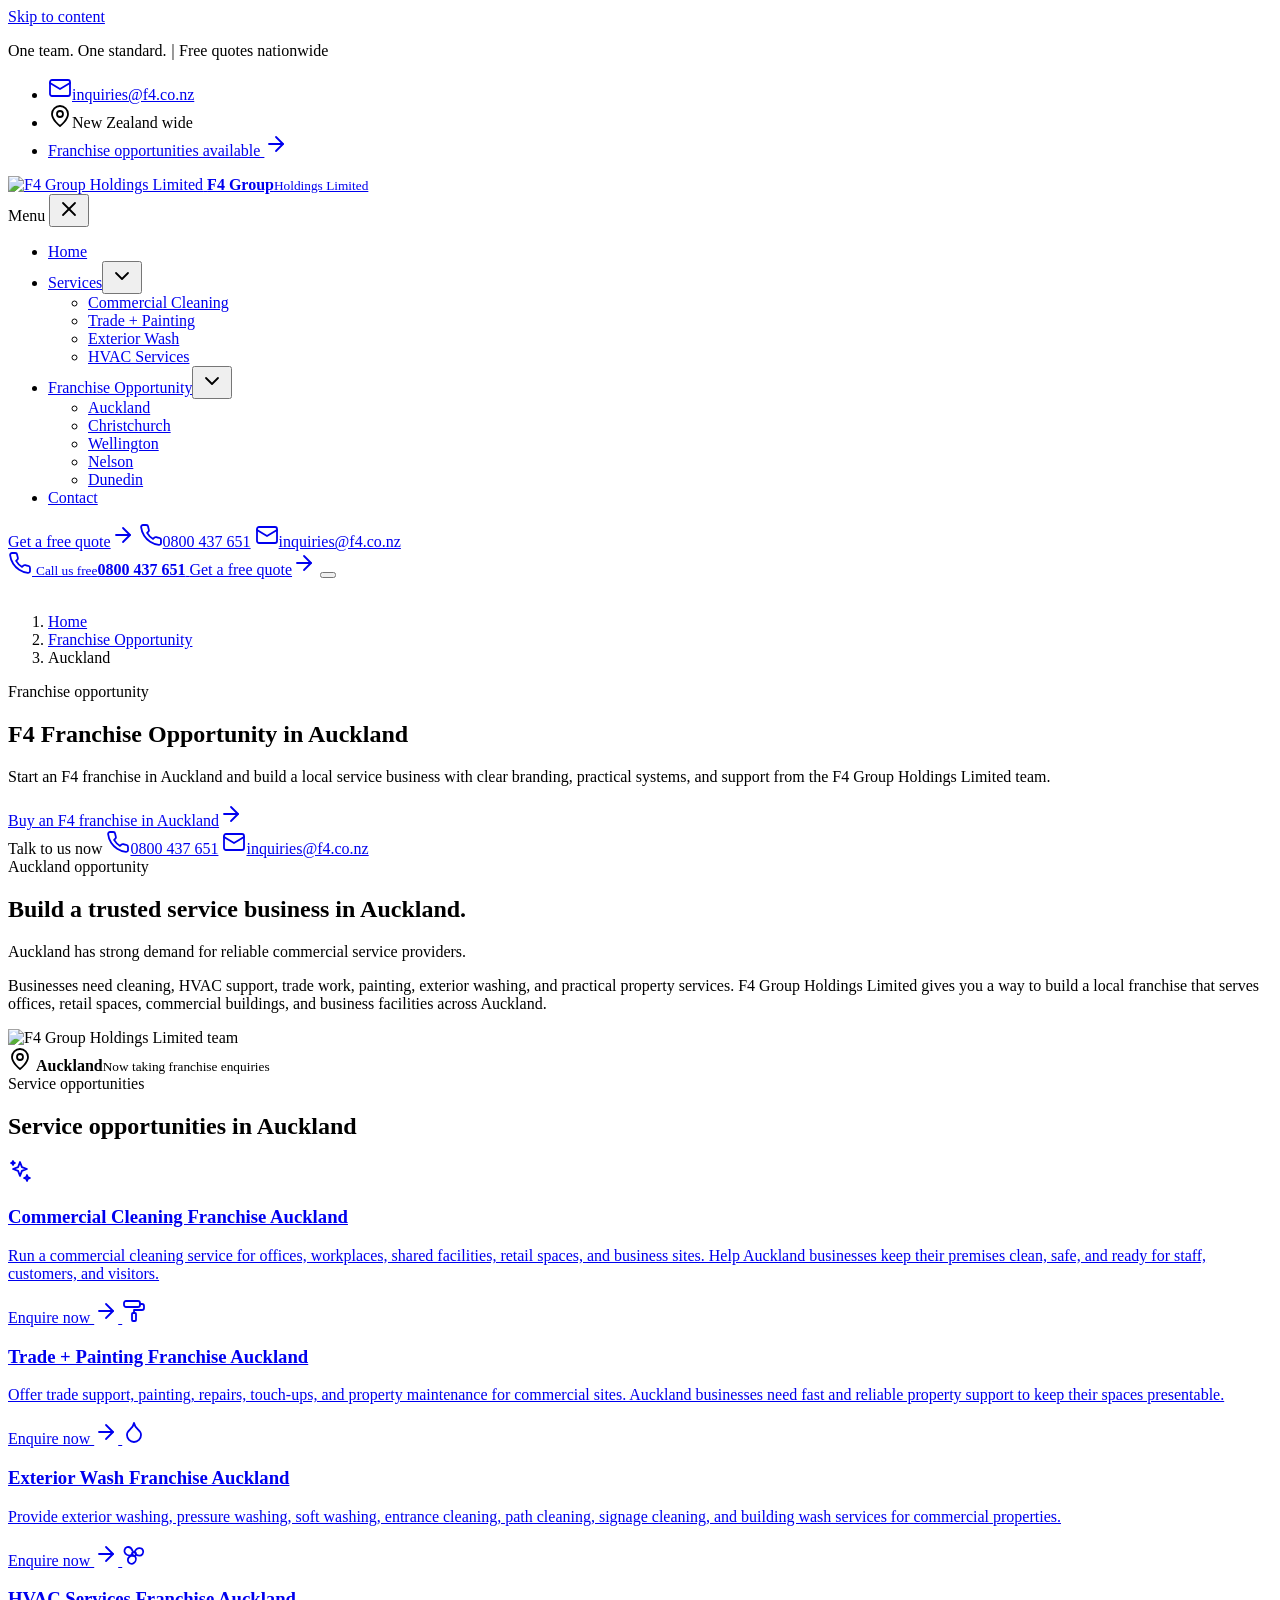
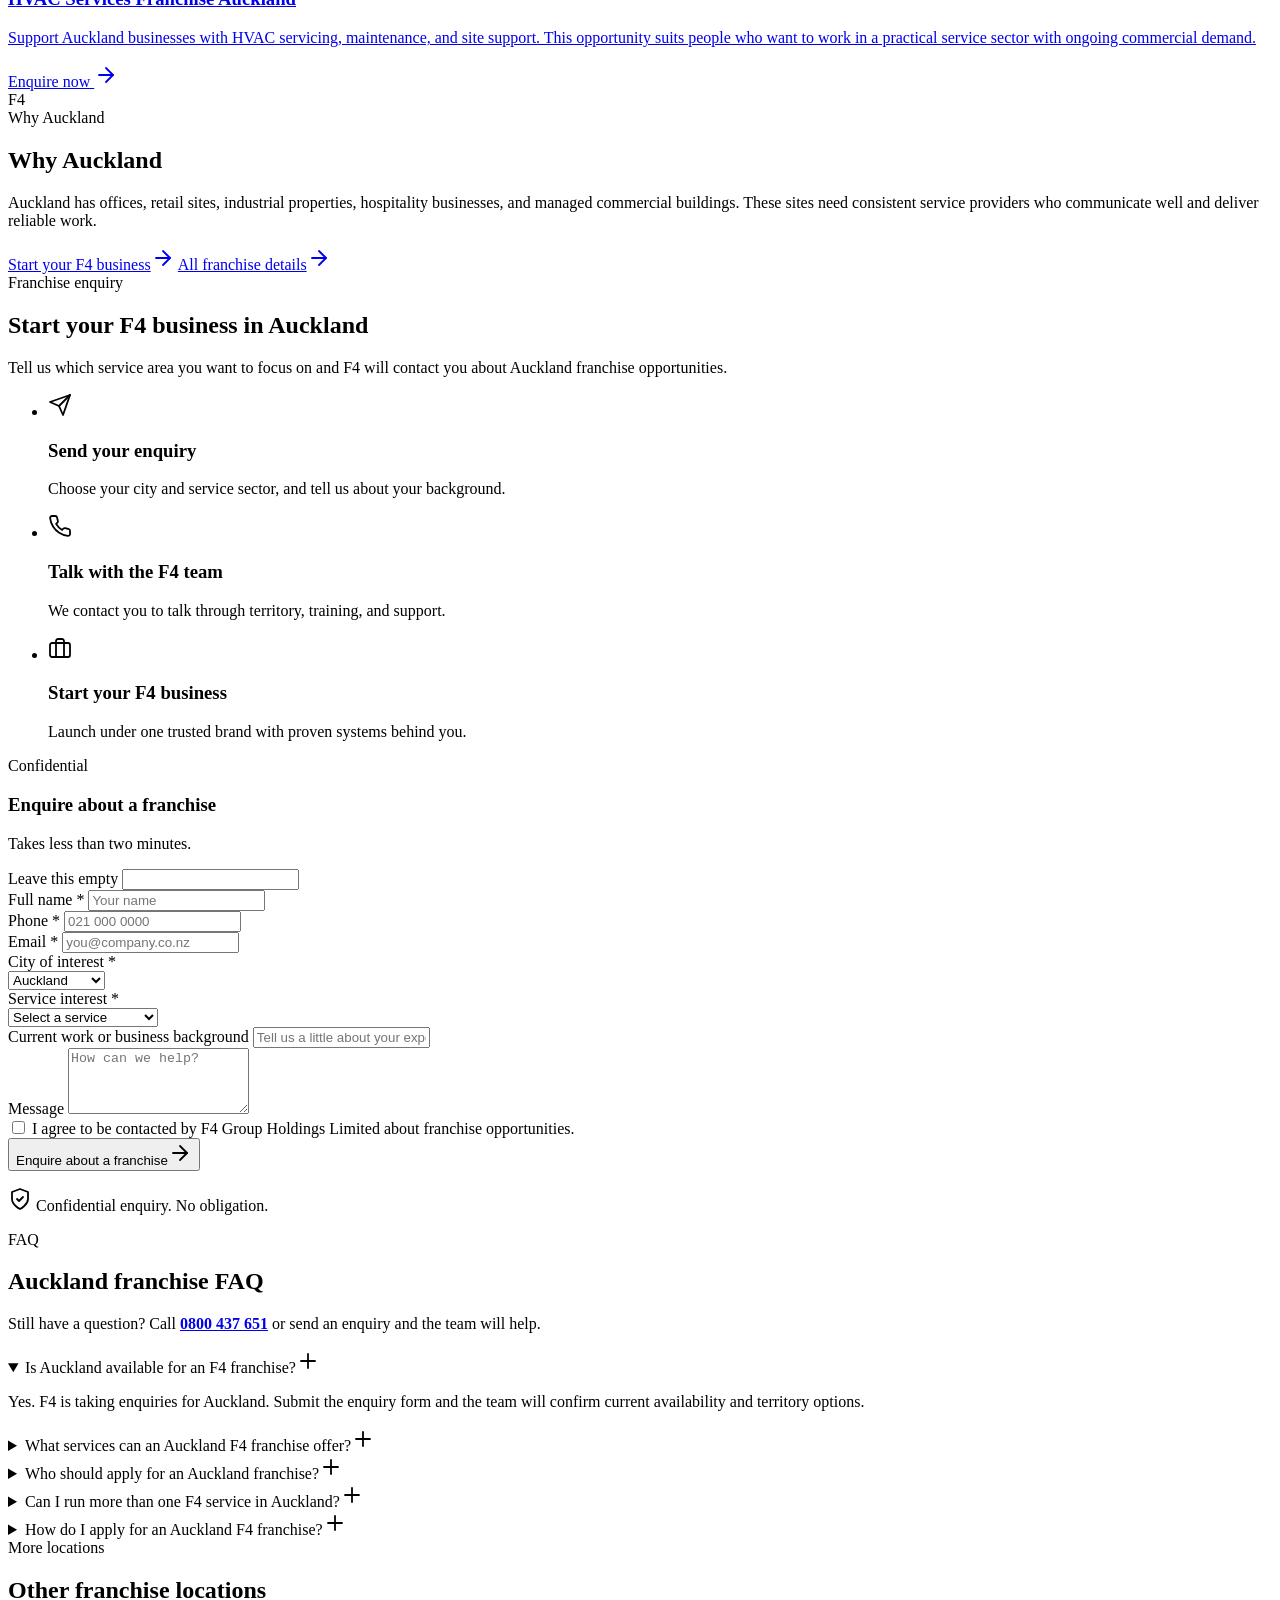
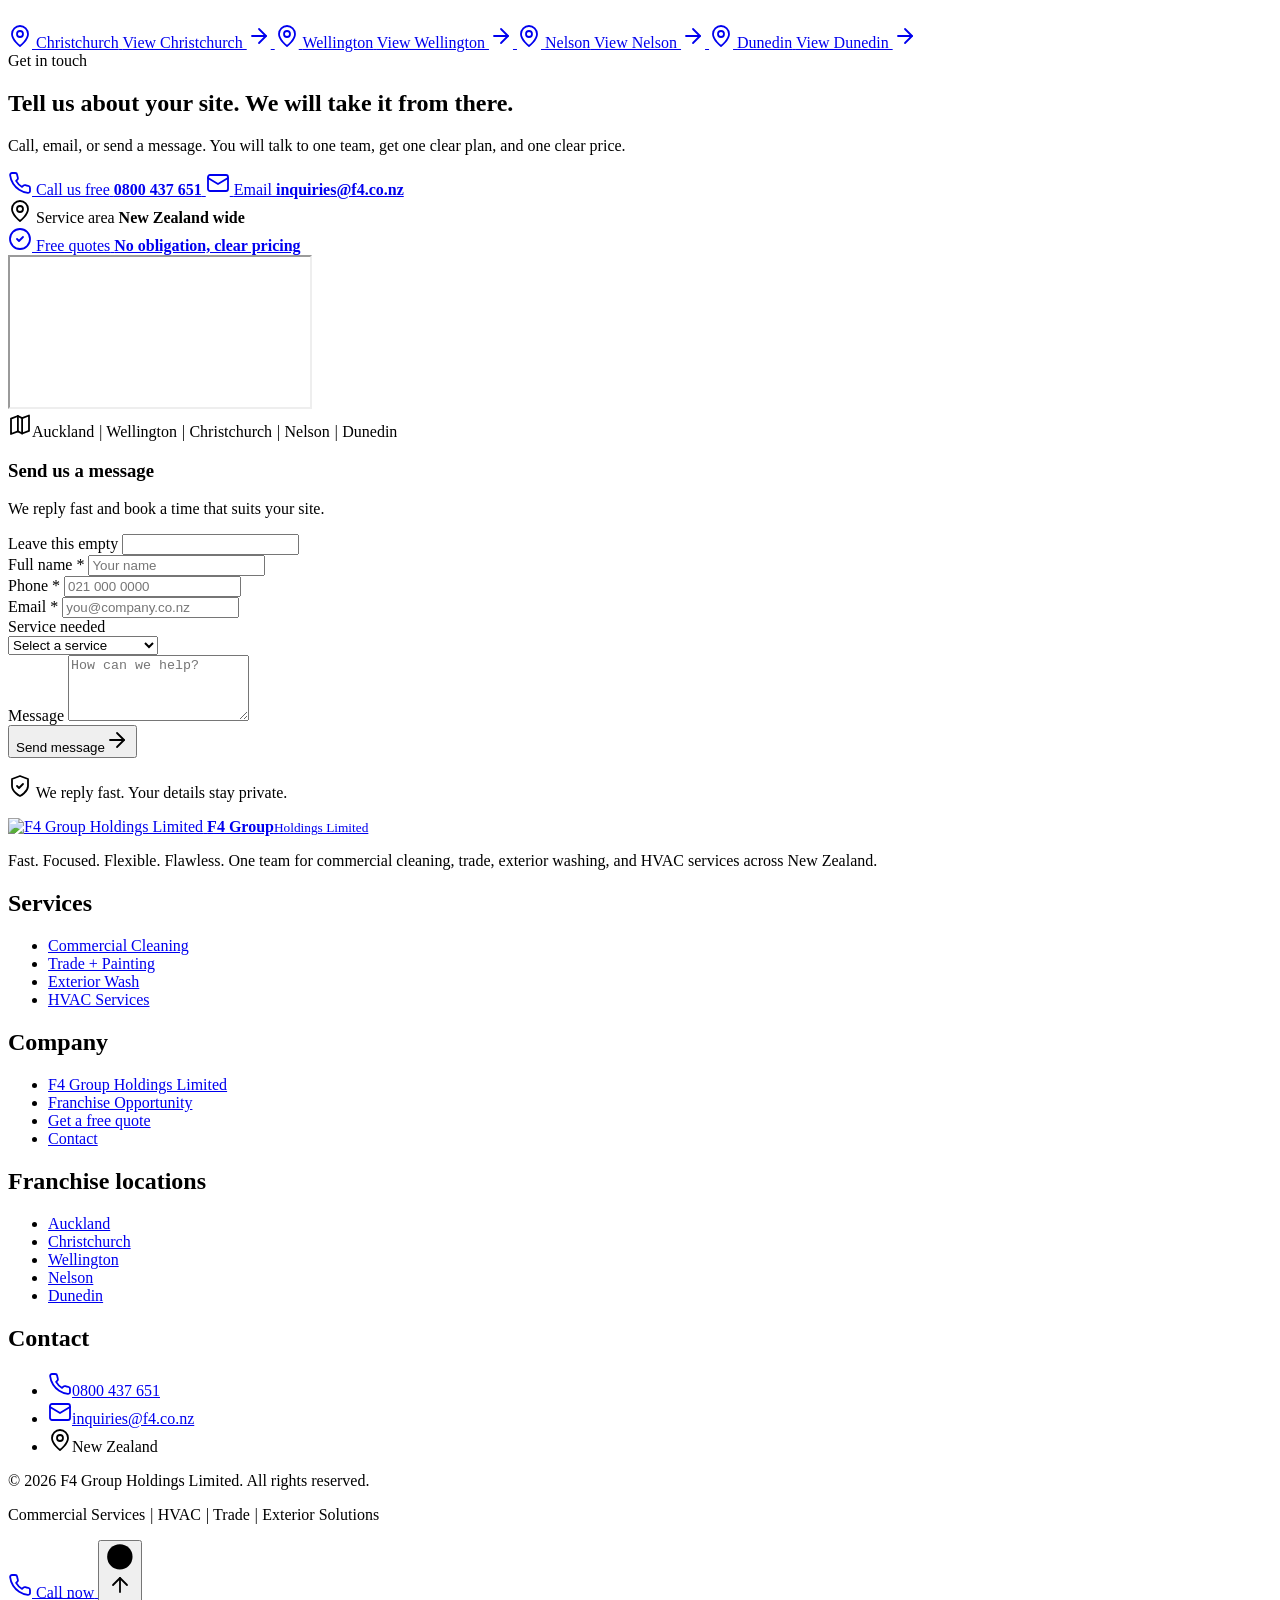
==== docs/franchise-auckland.html @ ef9515d4 "Add GitHub Pages demo site pages" ====
<!doctype html>
<html lang="en-US">
<head>
	<meta charset="UTF-8">
	<meta name="viewport" content="width=device-width, initial-scale=1, viewport-fit=cover">
	<title>Auckland | F4 Group Holdings Limited</title>
<meta name='robots' content='noindex, nofollow' />
<script>document.documentElement.classList.add('js');</script>
<link rel="preload" href="assets/fonts/archivo-black-latin-400-normal.woff2" as="font" type="font/woff2" crossorigin>
<link rel="preload" href="assets/fonts/inter-latin-400-normal.woff2" as="font" type="font/woff2" crossorigin>
<link rel="preload" href="assets/img/hero.webp" as="image" fetchpriority="high">
<meta name="theme-color" content="#0b0b0d">
<style id='classic-theme-styles-inline-css'>
/*! This file is auto-generated */
.wp-block-button__link{color:#fff;background-color:#32373c;border-radius:9999px;box-shadow:none;text-decoration:none;padding:calc(.667em + 2px) calc(1.333em + 2px);font-size:1.125em}.wp-block-file__button{background:#32373c;color:#fff;text-decoration:none}
</style>
<style id='global-styles-inline-css'>
:root{--wp--preset--aspect-ratio--square: 1;--wp--preset--aspect-ratio--4-3: 4/3;--wp--preset--aspect-ratio--3-4: 3/4;--wp--preset--aspect-ratio--3-2: 3/2;--wp--preset--aspect-ratio--2-3: 2/3;--wp--preset--aspect-ratio--16-9: 16/9;--wp--preset--aspect-ratio--9-16: 9/16;--wp--preset--color--black: #000000;--wp--preset--color--cyan-bluish-gray: #abb8c3;--wp--preset--color--white: #ffffff;--wp--preset--color--pale-pink: #f78da7;--wp--preset--color--vivid-red: #cf2e2e;--wp--preset--color--luminous-vivid-orange: #ff6900;--wp--preset--color--luminous-vivid-amber: #fcb900;--wp--preset--color--light-green-cyan: #7bdcb5;--wp--preset--color--vivid-green-cyan: #00d084;--wp--preset--color--pale-cyan-blue: #8ed1fc;--wp--preset--color--vivid-cyan-blue: #0693e3;--wp--preset--color--vivid-purple: #9b51e0;--wp--preset--gradient--vivid-cyan-blue-to-vivid-purple: linear-gradient(135deg,rgba(6,147,227,1) 0%,rgb(155,81,224) 100%);--wp--preset--gradient--light-green-cyan-to-vivid-green-cyan: linear-gradient(135deg,rgb(122,220,180) 0%,rgb(0,208,130) 100%);--wp--preset--gradient--luminous-vivid-amber-to-luminous-vivid-orange: linear-gradient(135deg,rgba(252,185,0,1) 0%,rgba(255,105,0,1) 100%);--wp--preset--gradient--luminous-vivid-orange-to-vivid-red: linear-gradient(135deg,rgba(255,105,0,1) 0%,rgb(207,46,46) 100%);--wp--preset--gradient--very-light-gray-to-cyan-bluish-gray: linear-gradient(135deg,rgb(238,238,238) 0%,rgb(169,184,195) 100%);--wp--preset--gradient--cool-to-warm-spectrum: linear-gradient(135deg,rgb(74,234,220) 0%,rgb(151,120,209) 20%,rgb(207,42,186) 40%,rgb(238,44,130) 60%,rgb(251,105,98) 80%,rgb(254,248,76) 100%);--wp--preset--gradient--blush-light-purple: linear-gradient(135deg,rgb(255,206,236) 0%,rgb(152,150,240) 100%);--wp--preset--gradient--blush-bordeaux: linear-gradient(135deg,rgb(254,205,165) 0%,rgb(254,45,45) 50%,rgb(107,0,62) 100%);--wp--preset--gradient--luminous-dusk: linear-gradient(135deg,rgb(255,203,112) 0%,rgb(199,81,192) 50%,rgb(65,88,208) 100%);--wp--preset--gradient--pale-ocean: linear-gradient(135deg,rgb(255,245,203) 0%,rgb(182,227,212) 50%,rgb(51,167,181) 100%);--wp--preset--gradient--electric-grass: linear-gradient(135deg,rgb(202,248,128) 0%,rgb(113,206,126) 100%);--wp--preset--gradient--midnight: linear-gradient(135deg,rgb(2,3,129) 0%,rgb(40,116,252) 100%);--wp--preset--font-size--small: 13px;--wp--preset--font-size--medium: 20px;--wp--preset--font-size--large: 36px;--wp--preset--font-size--x-large: 42px;--wp--preset--spacing--20: 0.44rem;--wp--preset--spacing--30: 0.67rem;--wp--preset--spacing--40: 1rem;--wp--preset--spacing--50: 1.5rem;--wp--preset--spacing--60: 2.25rem;--wp--preset--spacing--70: 3.38rem;--wp--preset--spacing--80: 5.06rem;--wp--preset--shadow--natural: 6px 6px 9px rgba(0, 0, 0, 0.2);--wp--preset--shadow--deep: 12px 12px 50px rgba(0, 0, 0, 0.4);--wp--preset--shadow--sharp: 6px 6px 0px rgba(0, 0, 0, 0.2);--wp--preset--shadow--outlined: 6px 6px 0px -3px rgba(255, 255, 255, 1), 6px 6px rgba(0, 0, 0, 1);--wp--preset--shadow--crisp: 6px 6px 0px rgba(0, 0, 0, 1);}:where(.is-layout-flex){gap: 0.5em;}:where(.is-layout-grid){gap: 0.5em;}body .is-layout-flex{display: flex;}.is-layout-flex{flex-wrap: wrap;align-items: center;}.is-layout-flex > :is(*, div){margin: 0;}body .is-layout-grid{display: grid;}.is-layout-grid > :is(*, div){margin: 0;}:where(.wp-block-columns.is-layout-flex){gap: 2em;}:where(.wp-block-columns.is-layout-grid){gap: 2em;}:where(.wp-block-post-template.is-layout-flex){gap: 1.25em;}:where(.wp-block-post-template.is-layout-grid){gap: 1.25em;}.has-black-color{color: var(--wp--preset--color--black) !important;}.has-cyan-bluish-gray-color{color: var(--wp--preset--color--cyan-bluish-gray) !important;}.has-white-color{color: var(--wp--preset--color--white) !important;}.has-pale-pink-color{color: var(--wp--preset--color--pale-pink) !important;}.has-vivid-red-color{color: var(--wp--preset--color--vivid-red) !important;}.has-luminous-vivid-orange-color{color: var(--wp--preset--color--luminous-vivid-orange) !important;}.has-luminous-vivid-amber-color{color: var(--wp--preset--color--luminous-vivid-amber) !important;}.has-light-green-cyan-color{color: var(--wp--preset--color--light-green-cyan) !important;}.has-vivid-green-cyan-color{color: var(--wp--preset--color--vivid-green-cyan) !important;}.has-pale-cyan-blue-color{color: var(--wp--preset--color--pale-cyan-blue) !important;}.has-vivid-cyan-blue-color{color: var(--wp--preset--color--vivid-cyan-blue) !important;}.has-vivid-purple-color{color: var(--wp--preset--color--vivid-purple) !important;}.has-black-background-color{background-color: var(--wp--preset--color--black) !important;}.has-cyan-bluish-gray-background-color{background-color: var(--wp--preset--color--cyan-bluish-gray) !important;}.has-white-background-color{background-color: var(--wp--preset--color--white) !important;}.has-pale-pink-background-color{background-color: var(--wp--preset--color--pale-pink) !important;}.has-vivid-red-background-color{background-color: var(--wp--preset--color--vivid-red) !important;}.has-luminous-vivid-orange-background-color{background-color: var(--wp--preset--color--luminous-vivid-orange) !important;}.has-luminous-vivid-amber-background-color{background-color: var(--wp--preset--color--luminous-vivid-amber) !important;}.has-light-green-cyan-background-color{background-color: var(--wp--preset--color--light-green-cyan) !important;}.has-vivid-green-cyan-background-color{background-color: var(--wp--preset--color--vivid-green-cyan) !important;}.has-pale-cyan-blue-background-color{background-color: var(--wp--preset--color--pale-cyan-blue) !important;}.has-vivid-cyan-blue-background-color{background-color: var(--wp--preset--color--vivid-cyan-blue) !important;}.has-vivid-purple-background-color{background-color: var(--wp--preset--color--vivid-purple) !important;}.has-black-border-color{border-color: var(--wp--preset--color--black) !important;}.has-cyan-bluish-gray-border-color{border-color: var(--wp--preset--color--cyan-bluish-gray) !important;}.has-white-border-color{border-color: var(--wp--preset--color--white) !important;}.has-pale-pink-border-color{border-color: var(--wp--preset--color--pale-pink) !important;}.has-vivid-red-border-color{border-color: var(--wp--preset--color--vivid-red) !important;}.has-luminous-vivid-orange-border-color{border-color: var(--wp--preset--color--luminous-vivid-orange) !important;}.has-luminous-vivid-amber-border-color{border-color: var(--wp--preset--color--luminous-vivid-amber) !important;}.has-light-green-cyan-border-color{border-color: var(--wp--preset--color--light-green-cyan) !important;}.has-vivid-green-cyan-border-color{border-color: var(--wp--preset--color--vivid-green-cyan) !important;}.has-pale-cyan-blue-border-color{border-color: var(--wp--preset--color--pale-cyan-blue) !important;}.has-vivid-cyan-blue-border-color{border-color: var(--wp--preset--color--vivid-cyan-blue) !important;}.has-vivid-purple-border-color{border-color: var(--wp--preset--color--vivid-purple) !important;}.has-vivid-cyan-blue-to-vivid-purple-gradient-background{background: var(--wp--preset--gradient--vivid-cyan-blue-to-vivid-purple) !important;}.has-light-green-cyan-to-vivid-green-cyan-gradient-background{background: var(--wp--preset--gradient--light-green-cyan-to-vivid-green-cyan) !important;}.has-luminous-vivid-amber-to-luminous-vivid-orange-gradient-background{background: var(--wp--preset--gradient--luminous-vivid-amber-to-luminous-vivid-orange) !important;}.has-luminous-vivid-orange-to-vivid-red-gradient-background{background: var(--wp--preset--gradient--luminous-vivid-orange-to-vivid-red) !important;}.has-very-light-gray-to-cyan-bluish-gray-gradient-background{background: var(--wp--preset--gradient--very-light-gray-to-cyan-bluish-gray) !important;}.has-cool-to-warm-spectrum-gradient-background{background: var(--wp--preset--gradient--cool-to-warm-spectrum) !important;}.has-blush-light-purple-gradient-background{background: var(--wp--preset--gradient--blush-light-purple) !important;}.has-blush-bordeaux-gradient-background{background: var(--wp--preset--gradient--blush-bordeaux) !important;}.has-luminous-dusk-gradient-background{background: var(--wp--preset--gradient--luminous-dusk) !important;}.has-pale-ocean-gradient-background{background: var(--wp--preset--gradient--pale-ocean) !important;}.has-electric-grass-gradient-background{background: var(--wp--preset--gradient--electric-grass) !important;}.has-midnight-gradient-background{background: var(--wp--preset--gradient--midnight) !important;}.has-small-font-size{font-size: var(--wp--preset--font-size--small) !important;}.has-medium-font-size{font-size: var(--wp--preset--font-size--medium) !important;}.has-large-font-size{font-size: var(--wp--preset--font-size--large) !important;}.has-x-large-font-size{font-size: var(--wp--preset--font-size--x-large) !important;}
:where(.wp-block-post-template.is-layout-flex){gap: 1.25em;}:where(.wp-block-post-template.is-layout-grid){gap: 1.25em;}
:where(.wp-block-columns.is-layout-flex){gap: 2em;}:where(.wp-block-columns.is-layout-grid){gap: 2em;}
:root :where(.wp-block-pullquote){font-size: 1.5em;line-height: 1.6;}
</style>
<link rel='stylesheet' id='f4-main-css' href='assets/css/main.css' media='all' />
<style>
html { color-scheme: light; }
.map-static { position: absolute; inset: 0; display: grid; place-items: center; text-align: center; padding: 24px 24px 80px;
  background: radial-gradient(circle at 30% 40%, rgba(229,6,21,.12), transparent 60%), repeating-linear-gradient(0deg, #e8e5df 0 1px, transparent 1px 40px), repeating-linear-gradient(90deg, #e8e5df 0 1px, transparent 1px 40px), #f1eee9; color: #1a1a1f; }
.map-static__inner { display: grid; gap: 6px; max-width: 320px; }
.map-static strong { font-family: "Archivo Black", sans-serif; font-weight: 400; font-size: 20px; }
.map-static span span, .map-static__inner > span { font-size: 14px; color: #5f5f69; }
</style>
</head>
<body class="page-template page-template-page-templates page-template-template-location page-template-page-templatestemplate-location-php page page-id-13 page-child parent-pageid-12 wp-embed-responsive is-inner">
<a class="skip-link" href="#main">Skip to content</a>
<div class="scroll-progress" aria-hidden="true"><span></span></div>

<header class="site-header" data-header>
	<div class="topbar">
		<div class="container topbar__inner">
			<p class="topbar__tag">One team. One standard. <i>|</i> Free quotes nationwide</p>
			<ul class="topbar__links">
				<li><a href="mailto:inquiries@f4.co.nz"><svg class="icon icon-mail " width="24" height="24" viewBox="0 0 24 24" fill="none" stroke="currentColor" stroke-width="1.8" stroke-linecap="round" stroke-linejoin="round" aria-hidden="true" focusable="false"><rect x="2" y="4" width="20" height="16" rx="2"/><path d="m22 7-10 6L2 7"/></svg><span>inquiries@f4.co.nz</span></a></li>
				<li><span><svg class="icon icon-pin " width="24" height="24" viewBox="0 0 24 24" fill="none" stroke="currentColor" stroke-width="1.8" stroke-linecap="round" stroke-linejoin="round" aria-hidden="true" focusable="false"><path d="M20 10c0 6-8 12-8 12s-8-6-8-12a8 8 0 0 1 16 0z"/><circle cx="12" cy="10" r="3"/></svg>New Zealand wide</span></li>
				<li><a class="topbar__franchise" href="franchise-opportunity.html">Franchise opportunities available <svg class="icon icon-arrow-right " width="24" height="24" viewBox="0 0 24 24" fill="none" stroke="currentColor" stroke-width="1.8" stroke-linecap="round" stroke-linejoin="round" aria-hidden="true" focusable="false"><path d="M5 12h14"/><path d="m12 5 7 7-7 7"/></svg></a></li>
			</ul>
		</div>
	</div>

	<div class="container header-main">
		<a class="brand" href="index.html" aria-label="F4 Group Holdings Limited home">
			<img class="brand__logo" src="assets/img/logo.png" alt="F4 Group Holdings Limited" width="120" height="116">			<span class="brand__text"><strong>F4 Group</strong><small>Holdings Limited</small></span>
		</a>

		<nav class="primary-nav" id="primary-nav" aria-label="Primary" data-nav>
			<div class="primary-nav__head">
				<span class="eyebrow eyebrow--gold">Menu</span>
				<button class="nav-close" type="button" aria-label="Close menu" data-nav-close><svg class="icon icon-close " width="24" height="24" viewBox="0 0 24 24" fill="none" stroke="currentColor" stroke-width="1.8" stroke-linecap="round" stroke-linejoin="round" aria-hidden="true" focusable="false"><path d="M18 6 6 18"/><path d="m6 6 12 12"/></svg></button>
			</div>
			<ul id="menu-f4-primary" class="menu"><li id="menu-item-20" class="menu-item menu-item-type-post_type menu-item-object-page menu-item-home menu-item-20"><a href="index.html">Home</a></li>
<li id="menu-item-21" class="menu-item menu-item-type-post_type menu-item-object-page menu-item-has-children menu-item-21"><a href="f4-group.html">Services</a><button class="submenu-toggle" type="button" aria-expanded="false" aria-label="Show Services submenu"><svg class="icon icon-chevron-down " width="24" height="24" viewBox="0 0 24 24" fill="none" stroke="currentColor" stroke-width="1.8" stroke-linecap="round" stroke-linejoin="round" aria-hidden="true" focusable="false"><path d="m6 9 6 6 6-6"/></svg></button>
<ul class="sub-menu">
	<li id="menu-item-22" class="menu-item menu-item-type-post_type menu-item-object-page menu-item-22"><a href="services-commercial-cleaning.html">Commercial Cleaning</a></li>
	<li id="menu-item-23" class="menu-item menu-item-type-post_type menu-item-object-page menu-item-23"><a href="services-trade-painting.html">Trade + Painting</a></li>
	<li id="menu-item-24" class="menu-item menu-item-type-post_type menu-item-object-page menu-item-24"><a href="services-exterior-wash.html">Exterior Wash</a></li>
	<li id="menu-item-25" class="menu-item menu-item-type-post_type menu-item-object-page menu-item-25"><a href="services-hvac-services.html">HVAC Services</a></li>
</ul>
</li>
<li id="menu-item-26" class="menu-item menu-item-type-post_type menu-item-object-page current-page-ancestor current-menu-ancestor current-menu-parent current-page-parent current_page_parent current_page_ancestor menu-item-has-children menu-item-26"><a href="franchise-opportunity.html">Franchise Opportunity</a><button class="submenu-toggle" type="button" aria-expanded="false" aria-label="Show Franchise Opportunity submenu"><svg class="icon icon-chevron-down " width="24" height="24" viewBox="0 0 24 24" fill="none" stroke="currentColor" stroke-width="1.8" stroke-linecap="round" stroke-linejoin="round" aria-hidden="true" focusable="false"><path d="m6 9 6 6 6-6"/></svg></button>
<ul class="sub-menu">
	<li id="menu-item-27" class="menu-item menu-item-type-post_type menu-item-object-page current-menu-item page_item page-item-13 current_page_item menu-item-27"><a href="franchise-auckland.html" aria-current="page">Auckland</a></li>
	<li id="menu-item-28" class="menu-item menu-item-type-post_type menu-item-object-page menu-item-28"><a href="franchise-christchurch.html">Christchurch</a></li>
	<li id="menu-item-29" class="menu-item menu-item-type-post_type menu-item-object-page menu-item-29"><a href="franchise-wellington.html">Wellington</a></li>
	<li id="menu-item-30" class="menu-item menu-item-type-post_type menu-item-object-page menu-item-30"><a href="franchise-nelson.html">Nelson</a></li>
	<li id="menu-item-31" class="menu-item menu-item-type-post_type menu-item-object-page menu-item-31"><a href="franchise-dunedin.html">Dunedin</a></li>
</ul>
</li>
<li id="menu-item-32" class="menu-item menu-item-type-post_type menu-item-object-page menu-item-32"><a href="contact.html">Contact</a></li>
</ul>			<div class="primary-nav__foot">
				<a class="btn btn--red" href="quote.html" ><span>Get a free quote</span><svg class="icon icon-arrow-right " width="24" height="24" viewBox="0 0 24 24" fill="none" stroke="currentColor" stroke-width="1.8" stroke-linecap="round" stroke-linejoin="round" aria-hidden="true" focusable="false"><path d="M5 12h14"/><path d="m12 5 7 7-7 7"/></svg></a>				<a class="nav-contact" href="tel:0800437651"><svg class="icon icon-phone " width="24" height="24" viewBox="0 0 24 24" fill="none" stroke="currentColor" stroke-width="1.8" stroke-linecap="round" stroke-linejoin="round" aria-hidden="true" focusable="false"><path d="M22 16.92v3a2 2 0 0 1-2.18 2 19.8 19.8 0 0 1-8.63-3.07 19.5 19.5 0 0 1-6-6A19.8 19.8 0 0 1 2.12 4.18 2 2 0 0 1 4.11 2h3a2 2 0 0 1 2 1.72c.13.96.36 1.9.7 2.81a2 2 0 0 1-.45 2.11L8.09 9.91a16 16 0 0 0 6 6l1.27-1.27a2 2 0 0 1 2.11-.45c.91.34 1.85.57 2.81.7A2 2 0 0 1 22 16.92z"/></svg><span>0800 437 651</span></a>
				<a class="nav-contact" href="mailto:inquiries@f4.co.nz"><svg class="icon icon-mail " width="24" height="24" viewBox="0 0 24 24" fill="none" stroke="currentColor" stroke-width="1.8" stroke-linecap="round" stroke-linejoin="round" aria-hidden="true" focusable="false"><rect x="2" y="4" width="20" height="16" rx="2"/><path d="m22 7-10 6L2 7"/></svg><span>inquiries@f4.co.nz</span></a>
			</div>
		</nav>

		<div class="header-actions">
			<a class="header-call" href="tel:0800437651" aria-label="Call 0800 437 651">
				<span class="call-circle"><svg class="icon icon-phone " width="24" height="24" viewBox="0 0 24 24" fill="none" stroke="currentColor" stroke-width="1.8" stroke-linecap="round" stroke-linejoin="round" aria-hidden="true" focusable="false"><path d="M22 16.92v3a2 2 0 0 1-2.18 2 19.8 19.8 0 0 1-8.63-3.07 19.5 19.5 0 0 1-6-6A19.8 19.8 0 0 1 2.12 4.18 2 2 0 0 1 4.11 2h3a2 2 0 0 1 2 1.72c.13.96.36 1.9.7 2.81a2 2 0 0 1-.45 2.11L8.09 9.91a16 16 0 0 0 6 6l1.27-1.27a2 2 0 0 1 2.11-.45c.91.34 1.85.57 2.81.7A2 2 0 0 1 22 16.92z"/></svg></span>
				<span class="header-call__text"><small>Call us free</small><strong>0800 437 651</strong></span>
			</a>
			<a class="btn btn--red" href="quote.html" data-cta="header"><span>Get a free quote</span><svg class="icon icon-arrow-right " width="24" height="24" viewBox="0 0 24 24" fill="none" stroke="currentColor" stroke-width="1.8" stroke-linecap="round" stroke-linejoin="round" aria-hidden="true" focusable="false"><path d="M5 12h14"/><path d="m12 5 7 7-7 7"/></svg></a>			<button class="nav-toggle" type="button" aria-controls="primary-nav" aria-expanded="false" aria-label="Open menu" data-nav-toggle>
				<span></span><span></span><span></span>
			</button>
		</div>
	</div>
</header>
<div class="nav-overlay" data-nav-close aria-hidden="true"></div>

<main id="main" class="site-main">
<section class="page-hero">
	<div class="page-hero__media" aria-hidden="true">
		<img src="assets/img/hero.webp" alt="" fetchpriority="high">
	</div>
	<div class="container">
		<nav class="breadcrumbs" aria-label="Breadcrumb"><ol><li><a href="index.html">Home</a></li><li><a href="franchise-opportunity.html">Franchise Opportunity</a></li><li aria-current="page">Auckland</li></ol></nav>		<div class="page-hero__inner">
			<div class="page-hero__content">
									<span class="eyebrow eyebrow--gold">Franchise opportunity</span>
								<h1 class="page-hero__title">F4 Franchise Opportunity in Auckland</h1>
									<p class="page-hero__lead">Start an F4 franchise in Auckland and build a local service business with clear branding, practical systems, and support from the F4 Group Holdings Limited team.</p>
													<div class="btn-row">
						<a class="btn btn--red" href="#enquire" ><span>Buy an F4 franchise in Auckland</span><svg class="icon icon-arrow-right " width="24" height="24" viewBox="0 0 24 24" fill="none" stroke="currentColor" stroke-width="1.8" stroke-linecap="round" stroke-linejoin="round" aria-hidden="true" focusable="false"><path d="M5 12h14"/><path d="m12 5 7 7-7 7"/></svg></a>					</div>
							</div>
							<div class="page-hero__aside">
					<span class="eyebrow eyebrow--gold">Talk to us now</span>
					<a href="tel:0800437651"><span class="call-circle"><svg class="icon icon-phone " width="24" height="24" viewBox="0 0 24 24" fill="none" stroke="currentColor" stroke-width="1.8" stroke-linecap="round" stroke-linejoin="round" aria-hidden="true" focusable="false"><path d="M22 16.92v3a2 2 0 0 1-2.18 2 19.8 19.8 0 0 1-8.63-3.07 19.5 19.5 0 0 1-6-6A19.8 19.8 0 0 1 2.12 4.18 2 2 0 0 1 4.11 2h3a2 2 0 0 1 2 1.72c.13.96.36 1.9.7 2.81a2 2 0 0 1-.45 2.11L8.09 9.91a16 16 0 0 0 6 6l1.27-1.27a2 2 0 0 1 2.11-.45c.91.34 1.85.57 2.81.7A2 2 0 0 1 22 16.92z"/></svg></span><span>0800 437 651</span></a>
					<a href="mailto:inquiries@f4.co.nz"><span class="call-circle"><svg class="icon icon-mail " width="24" height="24" viewBox="0 0 24 24" fill="none" stroke="currentColor" stroke-width="1.8" stroke-linecap="round" stroke-linejoin="round" aria-hidden="true" focusable="false"><rect x="2" y="4" width="20" height="16" rx="2"/><path d="m22 7-10 6L2 7"/></svg></span><span>inquiries@f4.co.nz</span></a>
				</div>
					</div>
	</div>
</section>

<section class="section">
	<div class="container split">
		<div data-reveal="left">
			<span class="eyebrow ">Auckland opportunity</span>			<h2 class="h2">Build a trusted service business in <span class="text-red">Auckland.</span></h2>
			<p class="lead">Auckland has strong demand for reliable commercial service providers.</p>
			<p>Businesses need cleaning, HVAC support, trade work, painting, exterior washing, and practical property services. F4 Group Holdings Limited gives you a way to build a local franchise that serves offices, retail spaces, commercial buildings, and business facilities across Auckland.</p>
					</div>
		<div class="split__media" data-reveal="right">
			<div class="framed-img"><img src="assets/img/one-team.webp" alt="F4 Group Holdings Limited team" loading="lazy" width="1600" height="774"></div>
			<div class="floating-badge" data-parallax="-0.06">
				<span class="floating-badge__icon"><svg class="icon icon-pin " width="24" height="24" viewBox="0 0 24 24" fill="none" stroke="currentColor" stroke-width="1.8" stroke-linecap="round" stroke-linejoin="round" aria-hidden="true" focusable="false"><path d="M20 10c0 6-8 12-8 12s-8-6-8-12a8 8 0 0 1 16 0z"/><circle cx="12" cy="10" r="3"/></svg></span>
				<span><strong>Auckland</strong><small>Now taking franchise enquiries</small></span>
			</div>
		</div>
	</div>
</section>

<section class="section section--paper">
	<div class="container">
		<div class="section-head section-head--center" data-reveal>
			<span class="eyebrow ">Service opportunities</span>			<h2 class="h2">Service opportunities in Auckland</h2>
		</div>
		<div class="sector-grid">
							<a class="sector-card" href="#enquire" data-preselect="commercial-cleaning" data-reveal data-delay="0">
					<span class="feature-card__icon"><svg class="icon icon-sparkle " width="24" height="24" viewBox="0 0 24 24" fill="none" stroke="currentColor" stroke-width="1.8" stroke-linecap="round" stroke-linejoin="round" aria-hidden="true" focusable="false"><path d="M12 3l1.9 5.1L19 10l-5.1 1.9L12 17l-1.9-5.1L5 10l5.1-1.9z"/><path d="M19 16l.8 2.2L22 19l-2.2.8L19 22l-.8-2.2L16 19l2.2-.8z"/><path d="M5 2l.6 1.4L7 4l-1.4.6L5 6l-.6-1.4L3 4l1.4-.6z"/></svg></span>
					<h3>Commercial Cleaning Franchise Auckland</h3>
					<p>Run a commercial cleaning service for offices, workplaces, shared facilities, retail spaces, and business sites. Help Auckland businesses keep their premises clean, safe, and ready for staff, customers, and visitors.</p>
					<span class="service-card__more">Enquire now <svg class="icon icon-arrow-right " width="24" height="24" viewBox="0 0 24 24" fill="none" stroke="currentColor" stroke-width="1.8" stroke-linecap="round" stroke-linejoin="round" aria-hidden="true" focusable="false"><path d="M5 12h14"/><path d="m12 5 7 7-7 7"/></svg></span>
				</a>
							<a class="sector-card" href="#enquire" data-preselect="trade-painting" data-reveal data-delay="1">
					<span class="feature-card__icon"><svg class="icon icon-roller " width="24" height="24" viewBox="0 0 24 24" fill="none" stroke="currentColor" stroke-width="1.8" stroke-linecap="round" stroke-linejoin="round" aria-hidden="true" focusable="false"><rect x="2" y="2" width="16" height="6" rx="2"/><path d="M18 5h2a2 2 0 0 1 2 2v2a2 2 0 0 1-2 2h-8v3"/><rect x="10" y="14" width="4" height="8" rx="1"/></svg></span>
					<h3>Trade + Painting Franchise Auckland</h3>
					<p>Offer trade support, painting, repairs, touch-ups, and property maintenance for commercial sites. Auckland businesses need fast and reliable property support to keep their spaces presentable.</p>
					<span class="service-card__more">Enquire now <svg class="icon icon-arrow-right " width="24" height="24" viewBox="0 0 24 24" fill="none" stroke="currentColor" stroke-width="1.8" stroke-linecap="round" stroke-linejoin="round" aria-hidden="true" focusable="false"><path d="M5 12h14"/><path d="m12 5 7 7-7 7"/></svg></span>
				</a>
							<a class="sector-card" href="#enquire" data-preselect="exterior-wash" data-reveal data-delay="2">
					<span class="feature-card__icon"><svg class="icon icon-droplet " width="24" height="24" viewBox="0 0 24 24" fill="none" stroke="currentColor" stroke-width="1.8" stroke-linecap="round" stroke-linejoin="round" aria-hidden="true" focusable="false"><path d="M12 22a7 7 0 0 0 7-7c0-2-1-3.9-3-5.5S12.5 5.5 12 3c-.5 2.5-2 4.9-4 6.5S5 13 5 15a7 7 0 0 0 7 7z"/></svg></span>
					<h3>Exterior Wash Franchise Auckland</h3>
					<p>Provide exterior washing, pressure washing, soft washing, entrance cleaning, path cleaning, signage cleaning, and building wash services for commercial properties.</p>
					<span class="service-card__more">Enquire now <svg class="icon icon-arrow-right " width="24" height="24" viewBox="0 0 24 24" fill="none" stroke="currentColor" stroke-width="1.8" stroke-linecap="round" stroke-linejoin="round" aria-hidden="true" focusable="false"><path d="M5 12h14"/><path d="m12 5 7 7-7 7"/></svg></span>
				</a>
							<a class="sector-card" href="#enquire" data-preselect="hvac-services" data-reveal data-delay="3">
					<span class="feature-card__icon"><svg class="icon icon-fan " width="24" height="24" viewBox="0 0 24 24" fill="none" stroke="currentColor" stroke-width="1.8" stroke-linecap="round" stroke-linejoin="round" aria-hidden="true" focusable="false"><path d="M10.8 12.3c-2.4 1.6-5.6 1.4-7.4-.6C1.6 9.7 2.4 6 5 5.2c2.6-.8 4.6 1.3 5.6 3.6"/><path d="M12.6 10.6c.4-2.8 2.9-4.9 5.6-4.5 2.7.3 4 3.9 2.3 6-1.7 2.2-4.5 1.6-6.6.3"/><path d="M12.9 13.9c1.6 2.4 1.1 5.6-1.1 7.2-2.2 1.6-5.6.2-5.9-2.5-.3-2.7 2-4.4 4.4-4.9"/><circle cx="12" cy="12" r="2"/></svg></span>
					<h3>HVAC Services Franchise Auckland</h3>
					<p>Support Auckland businesses with HVAC servicing, maintenance, and site support. This opportunity suits people who want to work in a practical service sector with ongoing commercial demand.</p>
					<span class="service-card__more">Enquire now <svg class="icon icon-arrow-right " width="24" height="24" viewBox="0 0 24 24" fill="none" stroke="currentColor" stroke-width="1.8" stroke-linecap="round" stroke-linejoin="round" aria-hidden="true" focusable="false"><path d="M5 12h14"/><path d="m12 5 7 7-7 7"/></svg></span>
				</a>
					</div>
	</div>
</section>

<section class="section section--dark why">
	<div class="why__bg-word" aria-hidden="true" data-parallax="0.15">F4</div>
	<div class="container">
		<div class="section-head section-head--center" data-reveal style="margin-bottom:0;">
			<span class="eyebrow eyebrow--gold">Why Auckland</span>			<h2 class="h2">Why Auckland</h2>
			<p class="lead">Auckland has offices, retail sites, industrial properties, hospitality businesses, and managed commercial buildings. These sites need consistent service providers who communicate well and deliver reliable work.</p>
			<div class="btn-row btn-row--center">
				<a class="btn btn--red" href="#enquire" ><span>Start your F4 business</span><svg class="icon icon-arrow-right " width="24" height="24" viewBox="0 0 24 24" fill="none" stroke="currentColor" stroke-width="1.8" stroke-linecap="round" stroke-linejoin="round" aria-hidden="true" focusable="false"><path d="M5 12h14"/><path d="m12 5 7 7-7 7"/></svg></a>				<a class="btn btn--white" href="franchise-opportunity.html" ><span>All franchise details</span><svg class="icon icon-arrow-right " width="24" height="24" viewBox="0 0 24 24" fill="none" stroke="currentColor" stroke-width="1.8" stroke-linecap="round" stroke-linejoin="round" aria-hidden="true" focusable="false"><path d="M5 12h14"/><path d="m12 5 7 7-7 7"/></svg></a>			</div>
		</div>
	</div>
</section>

<section class="section section--paper" id="enquire">
	<div class="container enquire-grid">
		<div data-reveal="left">
			<span class="eyebrow ">Franchise enquiry</span>			<h2 class="h2">Start your F4 business in Auckland</h2>
			<p class="lead">Tell us which service area you want to focus on and F4 will contact you about Auckland franchise opportunities.</p>
			<ul class="quote-points">
				<li>
					<span class="feature-card__icon"><svg class="icon icon-send " width="24" height="24" viewBox="0 0 24 24" fill="none" stroke="currentColor" stroke-width="1.8" stroke-linecap="round" stroke-linejoin="round" aria-hidden="true" focusable="false"><path d="m22 2-7 20-4-9-9-4z"/><path d="M22 2 11 13"/></svg></span>
					<div><h3>Send your enquiry</h3><p>Choose your city and service sector, and tell us about your background.</p></div>
				</li>
				<li>
					<span class="feature-card__icon"><svg class="icon icon-phone " width="24" height="24" viewBox="0 0 24 24" fill="none" stroke="currentColor" stroke-width="1.8" stroke-linecap="round" stroke-linejoin="round" aria-hidden="true" focusable="false"><path d="M22 16.92v3a2 2 0 0 1-2.18 2 19.8 19.8 0 0 1-8.63-3.07 19.5 19.5 0 0 1-6-6A19.8 19.8 0 0 1 2.12 4.18 2 2 0 0 1 4.11 2h3a2 2 0 0 1 2 1.72c.13.96.36 1.9.7 2.81a2 2 0 0 1-.45 2.11L8.09 9.91a16 16 0 0 0 6 6l1.27-1.27a2 2 0 0 1 2.11-.45c.91.34 1.85.57 2.81.7A2 2 0 0 1 22 16.92z"/></svg></span>
					<div><h3>Talk with the F4 team</h3><p>We contact you to talk through territory, training, and support.</p></div>
				</li>
				<li>
					<span class="feature-card__icon"><svg class="icon icon-briefcase " width="24" height="24" viewBox="0 0 24 24" fill="none" stroke="currentColor" stroke-width="1.8" stroke-linecap="round" stroke-linejoin="round" aria-hidden="true" focusable="false"><rect x="2" y="7" width="20" height="14" rx="2"/><path d="M16 21V5a2 2 0 0 0-2-2h-4a2 2 0 0 0-2 2v16"/></svg></span>
					<div><h3>Start your F4 business</h3><p>Launch under one trusted brand with proven systems behind you.</p></div>
				</li>
			</ul>
		</div>
		<div class="form-card" data-reveal="right">
			<div class="form-card__head">
				<span class="form-card__badge">Confidential</span>
				<h3 class="h3">Enquire about a franchise</h3>
				<p>Takes less than two minutes.</p>
			</div>
				<form id="f4-form-franchise-1" class="f4-form f4-form--franchise" action="#" method="post" novalidate>
		
		<input type="hidden" name="action" value="f4_form">
		<input type="hidden" name="f4_type" value="franchise">
		<input type="hidden" name="f4_id" value="f4-form-franchise-1">
		<input type="hidden" name="f4_ref" value="franchise-auckland.html">
		<input type="hidden" id="f4_nonce" name="f4_nonce" value="ca314bc2db" /><input type="hidden" name="_wp_http_referer" value="/franchise-opportunity/auckland/" />		<div class="hp-field" aria-hidden="true"><label>Leave this empty <input type="text" name="f4_website" tabindex="-1" autocomplete="off"></label></div>

		<div class="form-grid">
			<div class="field">
				<label for="f4-form-franchise-1-name">Full name <span class="req">*</span></label>
				<input id="f4-form-franchise-1-name" type="text" name="f4_name" autocomplete="name" required placeholder="Your name">
			</div>
			<div class="field">
				<label for="f4-form-franchise-1-phone">Phone <span class="req">*</span></label>
				<input id="f4-form-franchise-1-phone" type="tel" name="f4_phone" autocomplete="tel" required placeholder="021 000 0000">
			</div>
			<div class="field field--full">
				<label for="f4-form-franchise-1-email">Email <span class="req">*</span></label>
				<input id="f4-form-franchise-1-email" type="email" name="f4_email" autocomplete="email" required placeholder="you@company.co.nz">
			</div>

							<div class="field">
					<label for="f4-form-franchise-1-city">City of interest <span class="req">*</span></label>
					<div class="select-wrap">
						<select id="f4-form-franchise-1-city" name="f4_city" required>
							<option value="">Select a city</option>
															<option value="Auckland"  selected='selected'>Auckland</option>
															<option value="Christchurch" >Christchurch</option>
															<option value="Wellington" >Wellington</option>
															<option value="Nelson" >Nelson</option>
															<option value="Dunedin" >Dunedin</option>
													</select>
					</div>
				</div>
				<div class="field">
					<label for="f4-form-franchise-1-service">Service interest <span class="req">*</span></label>
					<div class="select-wrap">
						<select id="f4-form-franchise-1-service" name="f4_service" required data-service-select>
							<option value="">Select a service</option>
															<option value="Commercial Cleaning" data-slug="commercial-cleaning" >Commercial Cleaning</option>
															<option value="Trade + Painting" data-slug="trade-painting" >Trade + Painting</option>
															<option value="Exterior Wash" data-slug="exterior-wash" >Exterior Wash</option>
															<option value="HVAC Services" data-slug="hvac-services" >HVAC Services</option>
														<option value="Multiple Services" data-slug="multiple">Multiple Services</option>
						</select>
					</div>
				</div>
				<div class="field field--full">
					<label for="f4-form-franchise-1-background">Current work or business background</label>
					<input id="f4-form-franchise-1-background" type="text" name="f4_background" placeholder="Tell us a little about your experience">
				</div>
			
			<div class="field field--full">
				<label for="f4-form-franchise-1-message">Message</label>
				<textarea id="f4-form-franchise-1-message" name="f4_message" rows="4" placeholder="How can we help?"></textarea>
			</div>

							<div class="field field--full field--check">
					<label class="check">
						<input type="checkbox" name="f4_consent" value="yes" required>
						<span>I agree to be contacted by F4 Group Holdings Limited about franchise opportunities.</span>
					</label>
				</div>
					</div>

		<button type="submit" class="btn btn--red btn--block btn--lg">
			<span>Enquire about a franchise</span><svg class="icon icon-arrow-right " width="24" height="24" viewBox="0 0 24 24" fill="none" stroke="currentColor" stroke-width="1.8" stroke-linecap="round" stroke-linejoin="round" aria-hidden="true" focusable="false"><path d="M5 12h14"/><path d="m12 5 7 7-7 7"/></svg>		</button>
		<p class="form-foot"><svg class="icon icon-shield " width="24" height="24" viewBox="0 0 24 24" fill="none" stroke="currentColor" stroke-width="1.8" stroke-linecap="round" stroke-linejoin="round" aria-hidden="true" focusable="false"><path d="M12 22s8-4 8-10V5l-8-3-8 3v7c0 6 8 10 8 10z"/><path d="m9 12 2 2 4-4"/></svg> <span>Confidential enquiry. No obligation.</span></p>
	</form>
			</div>
	</div>
</section>
<section class="section">
	<div class="container split" style="align-items:start;">
		<div data-reveal="left">
			<span class="eyebrow ">FAQ</span>			<h2 class="h2">Auckland franchise FAQ</h2>
			<p class="lead">Still have a question? Call <a class="text-red" href="tel:0800437651"><strong>0800 437 651</strong></a> or send an enquiry and the team will help.</p>
		</div>
		<div class="accordion" data-reveal="right">
							<details open>
					<summary><span>Is Auckland available for an F4 franchise?</span><span class="acc-icon"><svg class="icon icon-plus " width="24" height="24" viewBox="0 0 24 24" fill="none" stroke="currentColor" stroke-width="1.8" stroke-linecap="round" stroke-linejoin="round" aria-hidden="true" focusable="false"><path d="M12 5v14"/><path d="M5 12h14"/></svg></span></summary>
					<div class="acc-body"><p>Yes. F4 is taking enquiries for Auckland. Submit the enquiry form and the team will confirm current availability and territory options.</p></div>
				</details>
							<details >
					<summary><span>What services can an Auckland F4 franchise offer?</span><span class="acc-icon"><svg class="icon icon-plus " width="24" height="24" viewBox="0 0 24 24" fill="none" stroke="currentColor" stroke-width="1.8" stroke-linecap="round" stroke-linejoin="round" aria-hidden="true" focusable="false"><path d="M12 5v14"/><path d="M5 12h14"/></svg></span></summary>
					<div class="acc-body"><p>You can focus on commercial cleaning, HVAC services, trade and painting, exterior washing, or an approved service mix.</p></div>
				</details>
							<details >
					<summary><span>Who should apply for an Auckland franchise?</span><span class="acc-icon"><svg class="icon icon-plus " width="24" height="24" viewBox="0 0 24 24" fill="none" stroke="currentColor" stroke-width="1.8" stroke-linecap="round" stroke-linejoin="round" aria-hidden="true" focusable="false"><path d="M12 5v14"/><path d="M5 12h14"/></svg></span></summary>
					<div class="acc-body"><p>People with a strong work ethic, good communication, a customer service focus, and the readiness to run a business using proven systems.</p></div>
				</details>
							<details >
					<summary><span>Can I run more than one F4 service in Auckland?</span><span class="acc-icon"><svg class="icon icon-plus " width="24" height="24" viewBox="0 0 24 24" fill="none" stroke="currentColor" stroke-width="1.8" stroke-linecap="round" stroke-linejoin="round" aria-hidden="true" focusable="false"><path d="M12 5v14"/><path d="M5 12h14"/></svg></span></summary>
					<div class="acc-body"><p>Yes, subject to F4 approval, training, territory, and operational capacity.</p></div>
				</details>
							<details >
					<summary><span>How do I apply for an Auckland F4 franchise?</span><span class="acc-icon"><svg class="icon icon-plus " width="24" height="24" viewBox="0 0 24 24" fill="none" stroke="currentColor" stroke-width="1.8" stroke-linecap="round" stroke-linejoin="round" aria-hidden="true" focusable="false"><path d="M12 5v14"/><path d="M5 12h14"/></svg></span></summary>
					<div class="acc-body"><p>Submit the franchise enquiry form and F4 will contact you about the next steps.</p></div>
				</details>
					</div>
	</div>
	<script type="application/ld+json">{"@context":"https:\/\/schema.org","@type":"FAQPage","mainEntity":[{"@type":"Question","name":"Is Auckland available for an F4 franchise?","acceptedAnswer":{"@type":"Answer","text":"Yes. F4 is taking enquiries for Auckland. Submit the enquiry form and the team will confirm current availability and territory options."}},{"@type":"Question","name":"What services can an Auckland F4 franchise offer?","acceptedAnswer":{"@type":"Answer","text":"You can focus on commercial cleaning, HVAC services, trade and painting, exterior washing, or an approved service mix."}},{"@type":"Question","name":"Who should apply for an Auckland franchise?","acceptedAnswer":{"@type":"Answer","text":"People with a strong work ethic, good communication, a customer service focus, and the readiness to run a business using proven systems."}},{"@type":"Question","name":"Can I run more than one F4 service in Auckland?","acceptedAnswer":{"@type":"Answer","text":"Yes, subject to F4 approval, training, territory, and operational capacity."}},{"@type":"Question","name":"How do I apply for an Auckland F4 franchise?","acceptedAnswer":{"@type":"Answer","text":"Submit the franchise enquiry form and F4 will contact you about the next steps."}}]}</script>
</section>

<section class="section section--paper">
	<div class="container">
		<div class="section-head section-head--center" data-reveal>
			<span class="eyebrow ">More locations</span>			<h2 class="h2">Other franchise locations</h2>
		</div>
		<div class="location-grid location-grid--4">
							<a class="location-card" href="franchise-christchurch.html" data-reveal data-delay="0">
					<span class="location-card__pin"><svg class="icon icon-pin " width="24" height="24" viewBox="0 0 24 24" fill="none" stroke="currentColor" stroke-width="1.8" stroke-linecap="round" stroke-linejoin="round" aria-hidden="true" focusable="false"><path d="M20 10c0 6-8 12-8 12s-8-6-8-12a8 8 0 0 1 16 0z"/><circle cx="12" cy="10" r="3"/></svg></span>
					<span>
						<span class="location-card__name">Christchurch</span>
						<span class="location-card__more">View Christchurch <svg class="icon icon-arrow-right " width="24" height="24" viewBox="0 0 24 24" fill="none" stroke="currentColor" stroke-width="1.8" stroke-linecap="round" stroke-linejoin="round" aria-hidden="true" focusable="false"><path d="M5 12h14"/><path d="m12 5 7 7-7 7"/></svg></span>
					</span>
				</a>
							<a class="location-card" href="franchise-wellington.html" data-reveal data-delay="1">
					<span class="location-card__pin"><svg class="icon icon-pin " width="24" height="24" viewBox="0 0 24 24" fill="none" stroke="currentColor" stroke-width="1.8" stroke-linecap="round" stroke-linejoin="round" aria-hidden="true" focusable="false"><path d="M20 10c0 6-8 12-8 12s-8-6-8-12a8 8 0 0 1 16 0z"/><circle cx="12" cy="10" r="3"/></svg></span>
					<span>
						<span class="location-card__name">Wellington</span>
						<span class="location-card__more">View Wellington <svg class="icon icon-arrow-right " width="24" height="24" viewBox="0 0 24 24" fill="none" stroke="currentColor" stroke-width="1.8" stroke-linecap="round" stroke-linejoin="round" aria-hidden="true" focusable="false"><path d="M5 12h14"/><path d="m12 5 7 7-7 7"/></svg></span>
					</span>
				</a>
							<a class="location-card" href="franchise-nelson.html" data-reveal data-delay="2">
					<span class="location-card__pin"><svg class="icon icon-pin " width="24" height="24" viewBox="0 0 24 24" fill="none" stroke="currentColor" stroke-width="1.8" stroke-linecap="round" stroke-linejoin="round" aria-hidden="true" focusable="false"><path d="M20 10c0 6-8 12-8 12s-8-6-8-12a8 8 0 0 1 16 0z"/><circle cx="12" cy="10" r="3"/></svg></span>
					<span>
						<span class="location-card__name">Nelson</span>
						<span class="location-card__more">View Nelson <svg class="icon icon-arrow-right " width="24" height="24" viewBox="0 0 24 24" fill="none" stroke="currentColor" stroke-width="1.8" stroke-linecap="round" stroke-linejoin="round" aria-hidden="true" focusable="false"><path d="M5 12h14"/><path d="m12 5 7 7-7 7"/></svg></span>
					</span>
				</a>
							<a class="location-card" href="franchise-dunedin.html" data-reveal data-delay="3">
					<span class="location-card__pin"><svg class="icon icon-pin " width="24" height="24" viewBox="0 0 24 24" fill="none" stroke="currentColor" stroke-width="1.8" stroke-linecap="round" stroke-linejoin="round" aria-hidden="true" focusable="false"><path d="M20 10c0 6-8 12-8 12s-8-6-8-12a8 8 0 0 1 16 0z"/><circle cx="12" cy="10" r="3"/></svg></span>
					<span>
						<span class="location-card__name">Dunedin</span>
						<span class="location-card__more">View Dunedin <svg class="icon icon-arrow-right " width="24" height="24" viewBox="0 0 24 24" fill="none" stroke="currentColor" stroke-width="1.8" stroke-linecap="round" stroke-linejoin="round" aria-hidden="true" focusable="false"><path d="M5 12h14"/><path d="m12 5 7 7-7 7"/></svg></span>
					</span>
				</a>
					</div>
	</div>
</section>

<section class="section contact-section" id="contact-us">
	<div class="container">
				<div class="section-head section-head--split" data-reveal>
			<div>
				<span class="eyebrow ">Get in touch</span>				<h2 class="h2">Tell us about your site. <span class="text-red">We will take it from there.</span></h2>
			</div>
			<p class="lead">Call, email, or send a message. You will talk to one team, get one clear plan, and one clear price.</p>
		</div>
		
		<div class="contact-grid">
			<div class="contact-info" data-reveal="left">
				<div class="info-cards">
					<a class="info-card" href="tel:0800437651">
						<span class="info-card__icon"><svg class="icon icon-phone " width="24" height="24" viewBox="0 0 24 24" fill="none" stroke="currentColor" stroke-width="1.8" stroke-linecap="round" stroke-linejoin="round" aria-hidden="true" focusable="false"><path d="M22 16.92v3a2 2 0 0 1-2.18 2 19.8 19.8 0 0 1-8.63-3.07 19.5 19.5 0 0 1-6-6A19.8 19.8 0 0 1 2.12 4.18 2 2 0 0 1 4.11 2h3a2 2 0 0 1 2 1.72c.13.96.36 1.9.7 2.81a2 2 0 0 1-.45 2.11L8.09 9.91a16 16 0 0 0 6 6l1.27-1.27a2 2 0 0 1 2.11-.45c.91.34 1.85.57 2.81.7A2 2 0 0 1 22 16.92z"/></svg></span>
						<span class="info-card__label">Call us free</span>
						<strong class="info-card__value">0800 437 651</strong>
					</a>
					<a class="info-card" href="mailto:inquiries@f4.co.nz">
						<span class="info-card__icon"><svg class="icon icon-mail " width="24" height="24" viewBox="0 0 24 24" fill="none" stroke="currentColor" stroke-width="1.8" stroke-linecap="round" stroke-linejoin="round" aria-hidden="true" focusable="false"><rect x="2" y="4" width="20" height="16" rx="2"/><path d="m22 7-10 6L2 7"/></svg></span>
						<span class="info-card__label">Email</span>
						<strong class="info-card__value">inquiries@f4.co.nz</strong>
					</a>
					<div class="info-card">
						<span class="info-card__icon"><svg class="icon icon-pin " width="24" height="24" viewBox="0 0 24 24" fill="none" stroke="currentColor" stroke-width="1.8" stroke-linecap="round" stroke-linejoin="round" aria-hidden="true" focusable="false"><path d="M20 10c0 6-8 12-8 12s-8-6-8-12a8 8 0 0 1 16 0z"/><circle cx="12" cy="10" r="3"/></svg></span>
						<span class="info-card__label">Service area</span>
						<strong class="info-card__value">New Zealand wide</strong>
					</div>
										<a class="info-card" href="quote.html">
						<span class="info-card__icon"><svg class="icon icon-check-circle " width="24" height="24" viewBox="0 0 24 24" fill="none" stroke="currentColor" stroke-width="1.8" stroke-linecap="round" stroke-linejoin="round" aria-hidden="true" focusable="false"><circle cx="12" cy="12" r="10"/><path d="m9 12 2 2 4-4"/></svg></span>
						<span class="info-card__label">Free quotes</span>
						<strong class="info-card__value">No obligation, clear pricing</strong>
					</a>
									</div>
				<div class="map-wrap">
					<iframe title="F4 Group Holdings Limited service area map" src="https://maps.google.com/maps?q=New%20Zealand&#038;z=5&#038;output=embed" loading="lazy" referrerpolicy="no-referrer-when-downgrade" allowfullscreen></iframe>
					<div class="map-badge"><svg class="icon icon-map " width="24" height="24" viewBox="0 0 24 24" fill="none" stroke="currentColor" stroke-width="1.8" stroke-linecap="round" stroke-linejoin="round" aria-hidden="true" focusable="false"><path d="M14.1 5.1 9.9 3 3 5.6v15.4l6.9-2.6 4.2 2.1 6.9-2.6V2.5z"/><path d="M9.9 3v15.4"/><path d="M14.1 5.1v15.4"/></svg><span>Auckland <i>|</i> Wellington <i>|</i> Christchurch <i>|</i> Nelson <i>|</i> Dunedin</span></div>
				</div>
			</div>

			<div class="form-card" data-reveal="right">
				<div class="form-card__head">
					<h3 class="h3">Send us a message</h3>
					<p>We reply fast and book a time that suits your site.</p>
				</div>
					<form id="f4-form-contact-2" class="f4-form f4-form--contact" action="#" method="post" novalidate>
		
		<input type="hidden" name="action" value="f4_form">
		<input type="hidden" name="f4_type" value="contact">
		<input type="hidden" name="f4_id" value="f4-form-contact-2">
		<input type="hidden" name="f4_ref" value="franchise-auckland.html">
		<input type="hidden" id="f4_nonce" name="f4_nonce" value="ca314bc2db" /><input type="hidden" name="_wp_http_referer" value="/franchise-opportunity/auckland/" />		<div class="hp-field" aria-hidden="true"><label>Leave this empty <input type="text" name="f4_website" tabindex="-1" autocomplete="off"></label></div>

		<div class="form-grid">
			<div class="field">
				<label for="f4-form-contact-2-name">Full name <span class="req">*</span></label>
				<input id="f4-form-contact-2-name" type="text" name="f4_name" autocomplete="name" required placeholder="Your name">
			</div>
			<div class="field">
				<label for="f4-form-contact-2-phone">Phone <span class="req">*</span></label>
				<input id="f4-form-contact-2-phone" type="tel" name="f4_phone" autocomplete="tel" required placeholder="021 000 0000">
			</div>
			<div class="field field--full">
				<label for="f4-form-contact-2-email">Email <span class="req">*</span></label>
				<input id="f4-form-contact-2-email" type="email" name="f4_email" autocomplete="email" required placeholder="you@company.co.nz">
			</div>

							<div class="field field--full">
					<label for="f4-form-contact-2-service">Service needed</label>
					<div class="select-wrap">
						<select id="f4-form-contact-2-service" name="f4_service" data-service-select>
							<option value="">Select a service</option>
															<option value="Commercial Cleaning" data-slug="commercial-cleaning" >Commercial Cleaning</option>
															<option value="Trade + Painting" data-slug="trade-painting" >Trade + Painting</option>
															<option value="Exterior Wash" data-slug="exterior-wash" >Exterior Wash</option>
															<option value="HVAC Services" data-slug="hvac-services" >HVAC Services</option>
														<option value="Multiple Services" data-slug="multiple">Multiple services</option>
							<option value="Franchise enquiry" data-slug="franchise">Franchise enquiry</option>
						</select>
					</div>
				</div>
			
			<div class="field field--full">
				<label for="f4-form-contact-2-message">Message</label>
				<textarea id="f4-form-contact-2-message" name="f4_message" rows="4" placeholder="How can we help?"></textarea>
			</div>

					</div>

		<button type="submit" class="btn btn--red btn--block btn--lg">
			<span>Send message</span><svg class="icon icon-arrow-right " width="24" height="24" viewBox="0 0 24 24" fill="none" stroke="currentColor" stroke-width="1.8" stroke-linecap="round" stroke-linejoin="round" aria-hidden="true" focusable="false"><path d="M5 12h14"/><path d="m12 5 7 7-7 7"/></svg>		</button>
		<p class="form-foot"><svg class="icon icon-shield " width="24" height="24" viewBox="0 0 24 24" fill="none" stroke="currentColor" stroke-width="1.8" stroke-linecap="round" stroke-linejoin="round" aria-hidden="true" focusable="false"><path d="M12 22s8-4 8-10V5l-8-3-8 3v7c0 6 8 10 8 10z"/><path d="m9 12 2 2 4-4"/></svg> <span>We reply fast. Your details stay private.</span></p>
	</form>
				</div>
		</div>
	</div>
</section>
</main>

<footer class="site-footer">
	<div class="container footer-main">
		<div class="footer-brand">
			<a class="brand brand--footer" href="index.html">
				<img class="brand__logo" src="assets/img/logo.png" alt="F4 Group Holdings Limited" width="120" height="116" loading="lazy">
				<span class="brand__text"><strong>F4 Group</strong><small>Holdings Limited</small></span>
			</a>
			<p>Fast. Focused. Flexible. Flawless. One team for commercial cleaning, trade, exterior washing, and HVAC services across New Zealand.</p>
					</div>

		<div class="footer-col">
			<h2 class="footer-title">Services</h2>
			<ul class="footer-links"><li><a href="services-commercial-cleaning.html">Commercial Cleaning</a></li><li><a href="services-trade-painting.html">Trade + Painting</a></li><li><a href="services-exterior-wash.html">Exterior Wash</a></li><li><a href="services-hvac-services.html">HVAC Services</a></li></ul>		</div>

		<div class="footer-col">
			<h2 class="footer-title">Company</h2>
			<ul class="footer-links"><li><a href="f4-group.html">F4 Group Holdings Limited</a></li><li><a href="franchise-opportunity.html">Franchise Opportunity</a></li><li><a href="quote.html">Get a free quote</a></li><li><a href="contact.html">Contact</a></li></ul>		</div>

		<div class="footer-col">
			<h2 class="footer-title">Franchise locations</h2>
			<ul class="footer-links">
									<li><a href="franchise-auckland.html">Auckland</a></li>
									<li><a href="franchise-christchurch.html">Christchurch</a></li>
									<li><a href="franchise-wellington.html">Wellington</a></li>
									<li><a href="franchise-nelson.html">Nelson</a></li>
									<li><a href="franchise-dunedin.html">Dunedin</a></li>
							</ul>
		</div>

		<div class="footer-col footer-col--contact">
			<h2 class="footer-title">Contact</h2>
			<ul class="footer-contact">
				<li><a href="tel:0800437651"><svg class="icon icon-phone " width="24" height="24" viewBox="0 0 24 24" fill="none" stroke="currentColor" stroke-width="1.8" stroke-linecap="round" stroke-linejoin="round" aria-hidden="true" focusable="false"><path d="M22 16.92v3a2 2 0 0 1-2.18 2 19.8 19.8 0 0 1-8.63-3.07 19.5 19.5 0 0 1-6-6A19.8 19.8 0 0 1 2.12 4.18 2 2 0 0 1 4.11 2h3a2 2 0 0 1 2 1.72c.13.96.36 1.9.7 2.81a2 2 0 0 1-.45 2.11L8.09 9.91a16 16 0 0 0 6 6l1.27-1.27a2 2 0 0 1 2.11-.45c.91.34 1.85.57 2.81.7A2 2 0 0 1 22 16.92z"/></svg><span>0800 437 651</span></a></li>
				<li><a href="mailto:inquiries@f4.co.nz"><svg class="icon icon-mail " width="24" height="24" viewBox="0 0 24 24" fill="none" stroke="currentColor" stroke-width="1.8" stroke-linecap="round" stroke-linejoin="round" aria-hidden="true" focusable="false"><rect x="2" y="4" width="20" height="16" rx="2"/><path d="m22 7-10 6L2 7"/></svg><span>inquiries@f4.co.nz</span></a></li>
				<li><span class="footer-contact__static"><svg class="icon icon-pin " width="24" height="24" viewBox="0 0 24 24" fill="none" stroke="currentColor" stroke-width="1.8" stroke-linecap="round" stroke-linejoin="round" aria-hidden="true" focusable="false"><path d="M20 10c0 6-8 12-8 12s-8-6-8-12a8 8 0 0 1 16 0z"/><circle cx="12" cy="10" r="3"/></svg><span>New Zealand</span></span></li>
			</ul>
		</div>
	</div>

	<div class="footer-bottom">
		<div class="container footer-bottom__inner">
			<p>&copy; 2026 F4 Group Holdings Limited. All rights reserved.</p>
			<p class="footer-bottom__tag">Commercial Services <i>|</i> HVAC <i>|</i> Trade <i>|</i> Exterior Solutions</p>
		</div>
	</div>
</footer>

<a class="mobile-call" href="tel:0800437651" data-mobile-call>
	<span class="mobile-call__icon"><svg class="icon icon-phone " width="24" height="24" viewBox="0 0 24 24" fill="none" stroke="currentColor" stroke-width="1.8" stroke-linecap="round" stroke-linejoin="round" aria-hidden="true" focusable="false"><path d="M22 16.92v3a2 2 0 0 1-2.18 2 19.8 19.8 0 0 1-8.63-3.07 19.5 19.5 0 0 1-6-6A19.8 19.8 0 0 1 2.12 4.18 2 2 0 0 1 4.11 2h3a2 2 0 0 1 2 1.72c.13.96.36 1.9.7 2.81a2 2 0 0 1-.45 2.11L8.09 9.91a16 16 0 0 0 6 6l1.27-1.27a2 2 0 0 1 2.11-.45c.91.34 1.85.57 2.81.7A2 2 0 0 1 22 16.92z"/></svg></span>
	<span>Call now</span>
</a>

<button class="to-top" type="button" aria-label="Scroll to top" data-to-top>
	<svg class="to-top__ring" viewBox="0 0 48 48" aria-hidden="true"><circle cx="24" cy="24" r="22"></circle></svg>
	<svg class="icon icon-arrow-up " width="24" height="24" viewBox="0 0 24 24" fill="none" stroke="currentColor" stroke-width="1.8" stroke-linecap="round" stroke-linejoin="round" aria-hidden="true" focusable="false"><path d="m5 12 7-7 7 7"/><path d="M12 19V5"/></svg></button>

<script src="assets/js/main.js" id="f4-main-js" defer data-wp-strategy="defer"></script>

<script>
/* Preview only: forms show a confirmation instead of submitting, and the map links out. */
document.addEventListener('submit', function (e) {
  if (e.defaultPrevented) return;
  e.preventDefault();
  var form = e.target;
  var old = form.querySelector('.form-notice'); if (old) old.remove();
  var n = document.createElement('div');
  n.className = 'form-notice form-notice--success';
  n.setAttribute('role', 'status');
  n.textContent = 'Demo site: on the live WordPress site this form emails the F4 team. Nothing was sent.';
  form.insertBefore(n, form.firstChild);
  var btn = form.querySelector('button[type=submit]');
  if (btn) { btn.removeAttribute('disabled'); var s = btn.querySelector('span'); if (s) s.textContent = 'Sent (demo)'; }
  n.scrollIntoView({ behavior: 'smooth', block: 'center' });
});
</script>

</body>
</html>
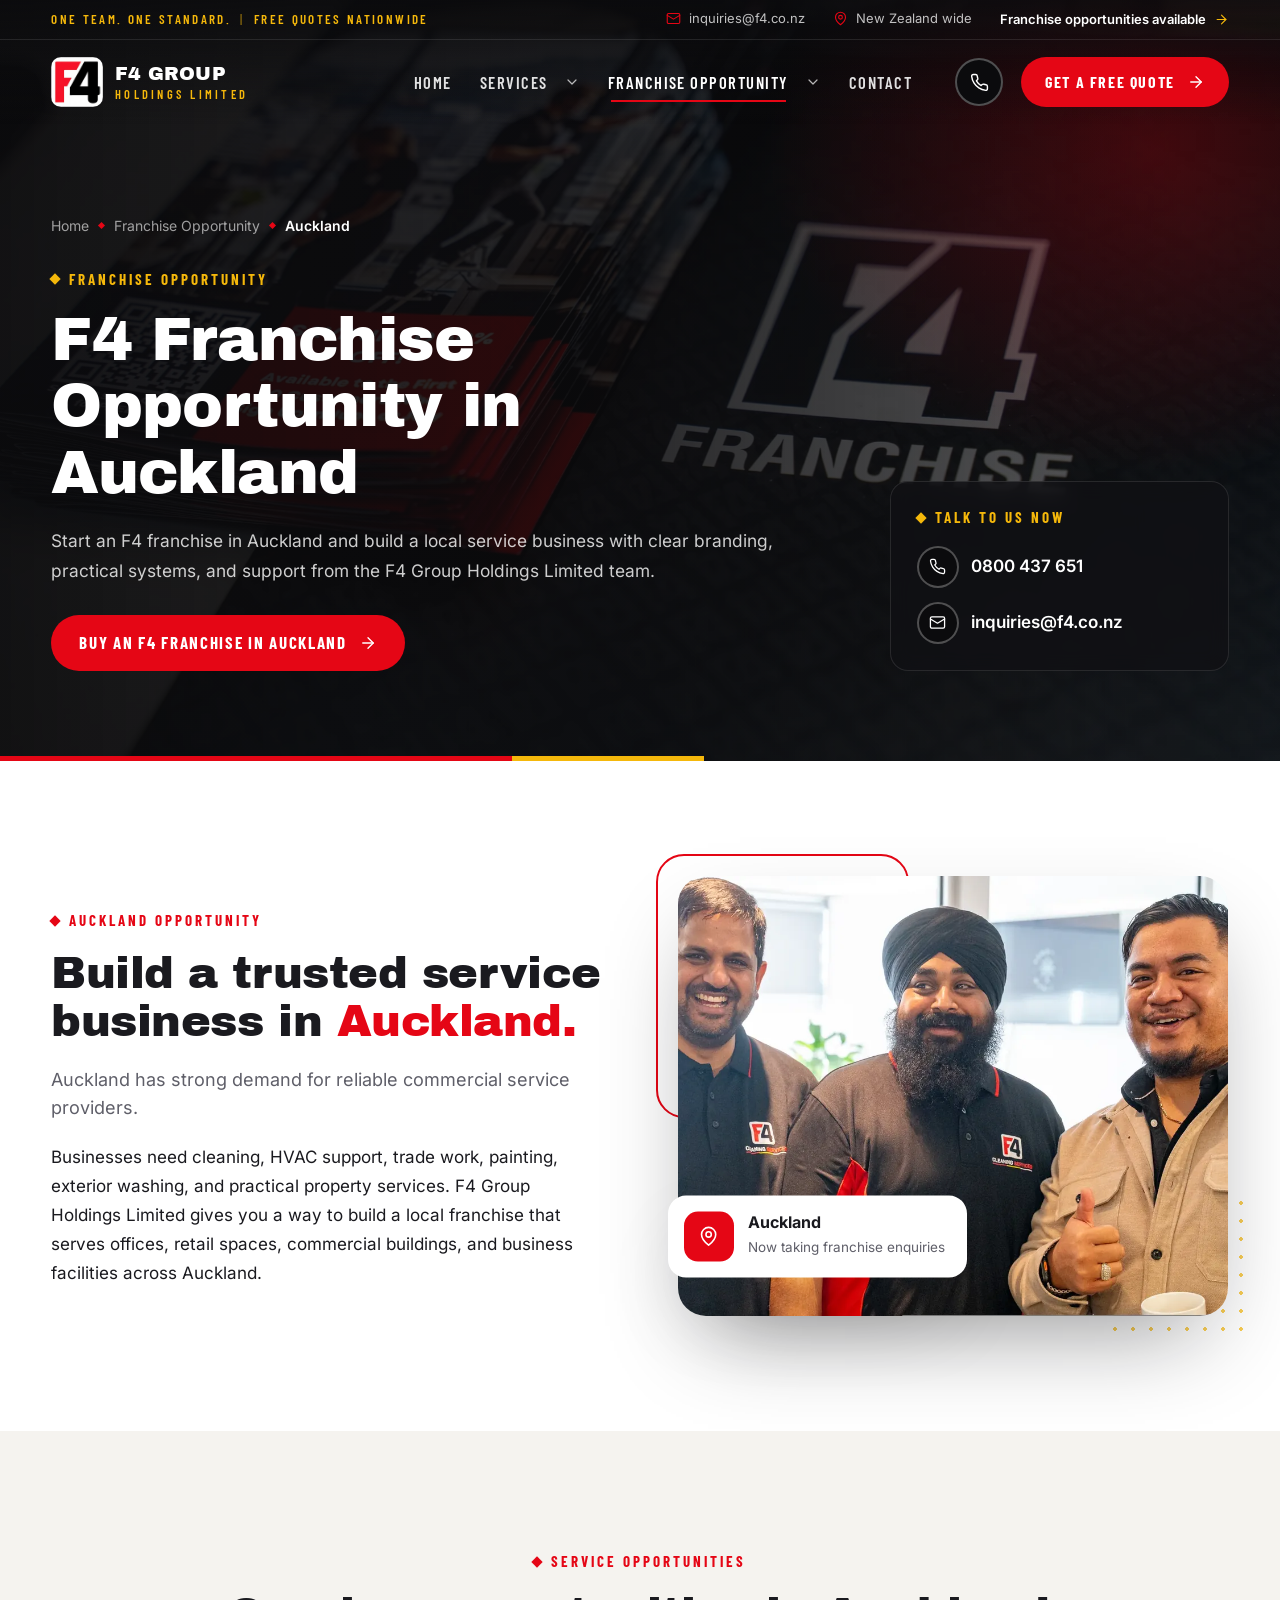
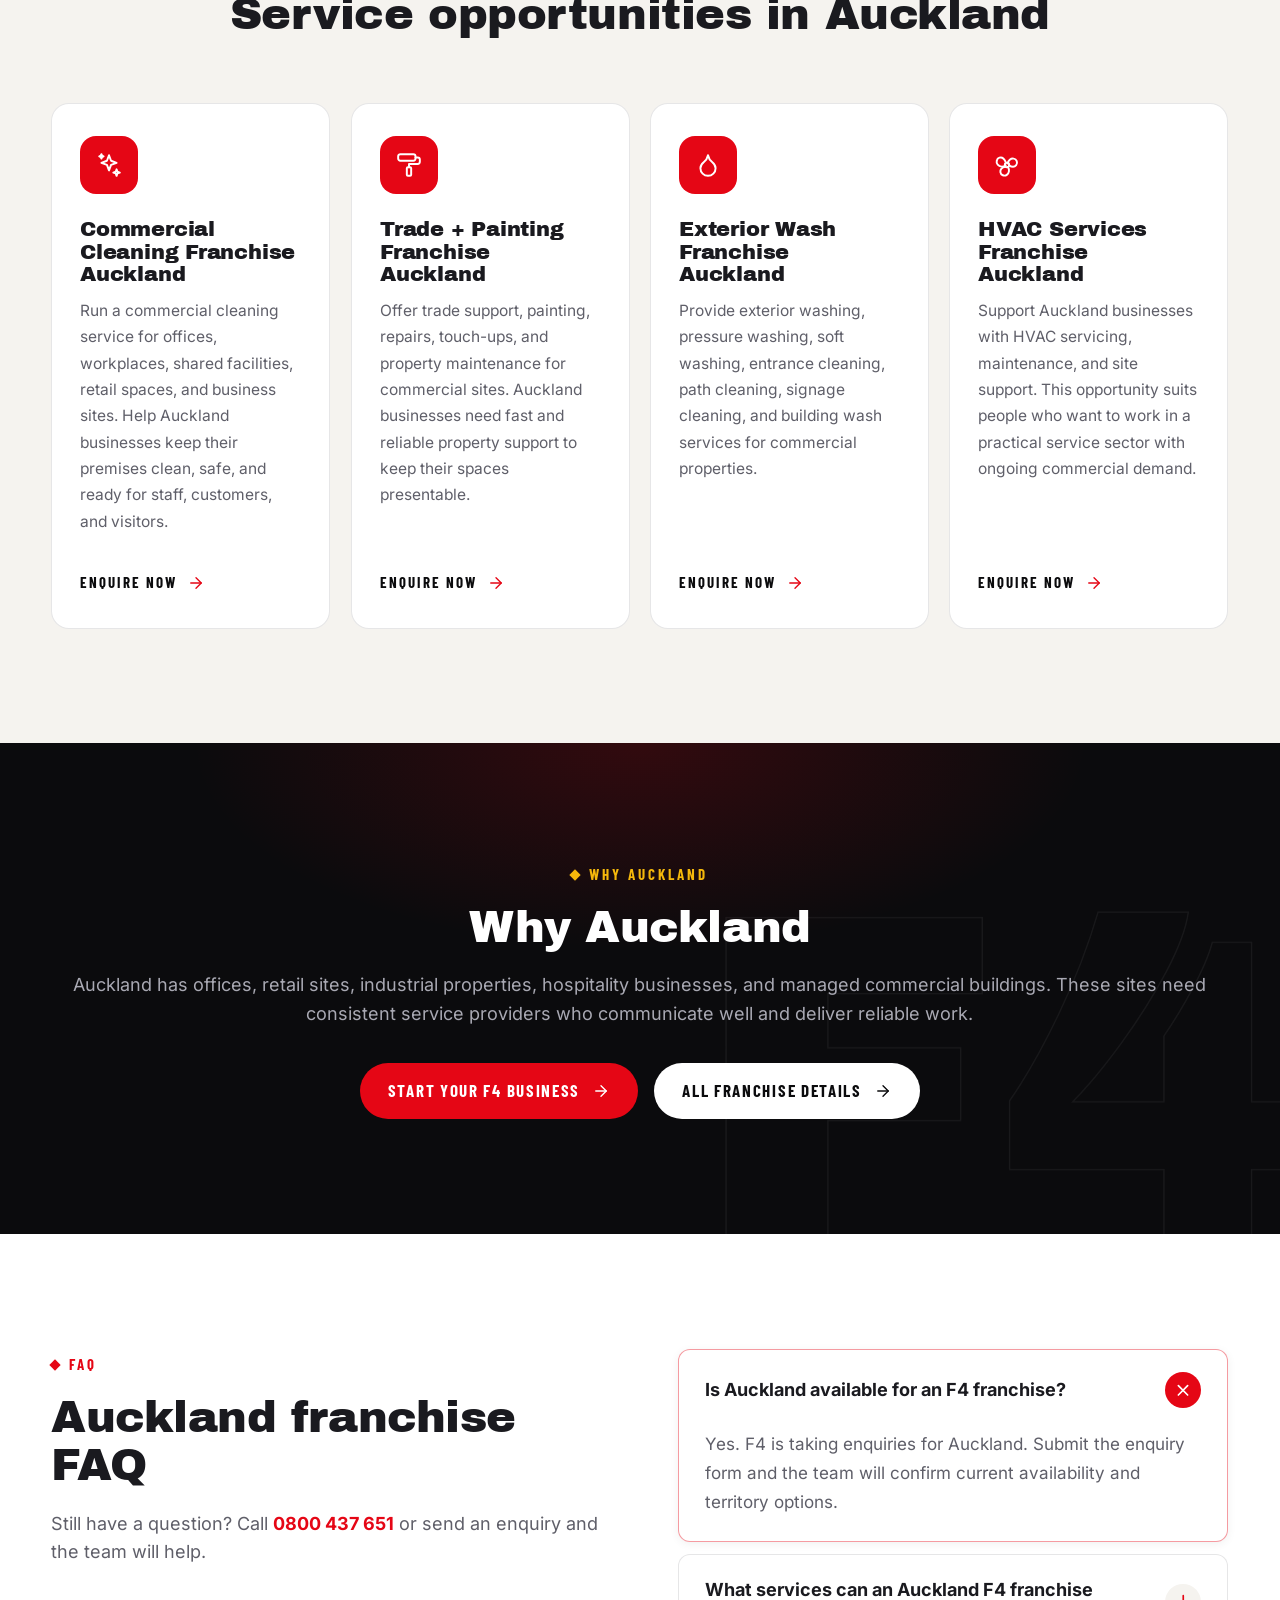
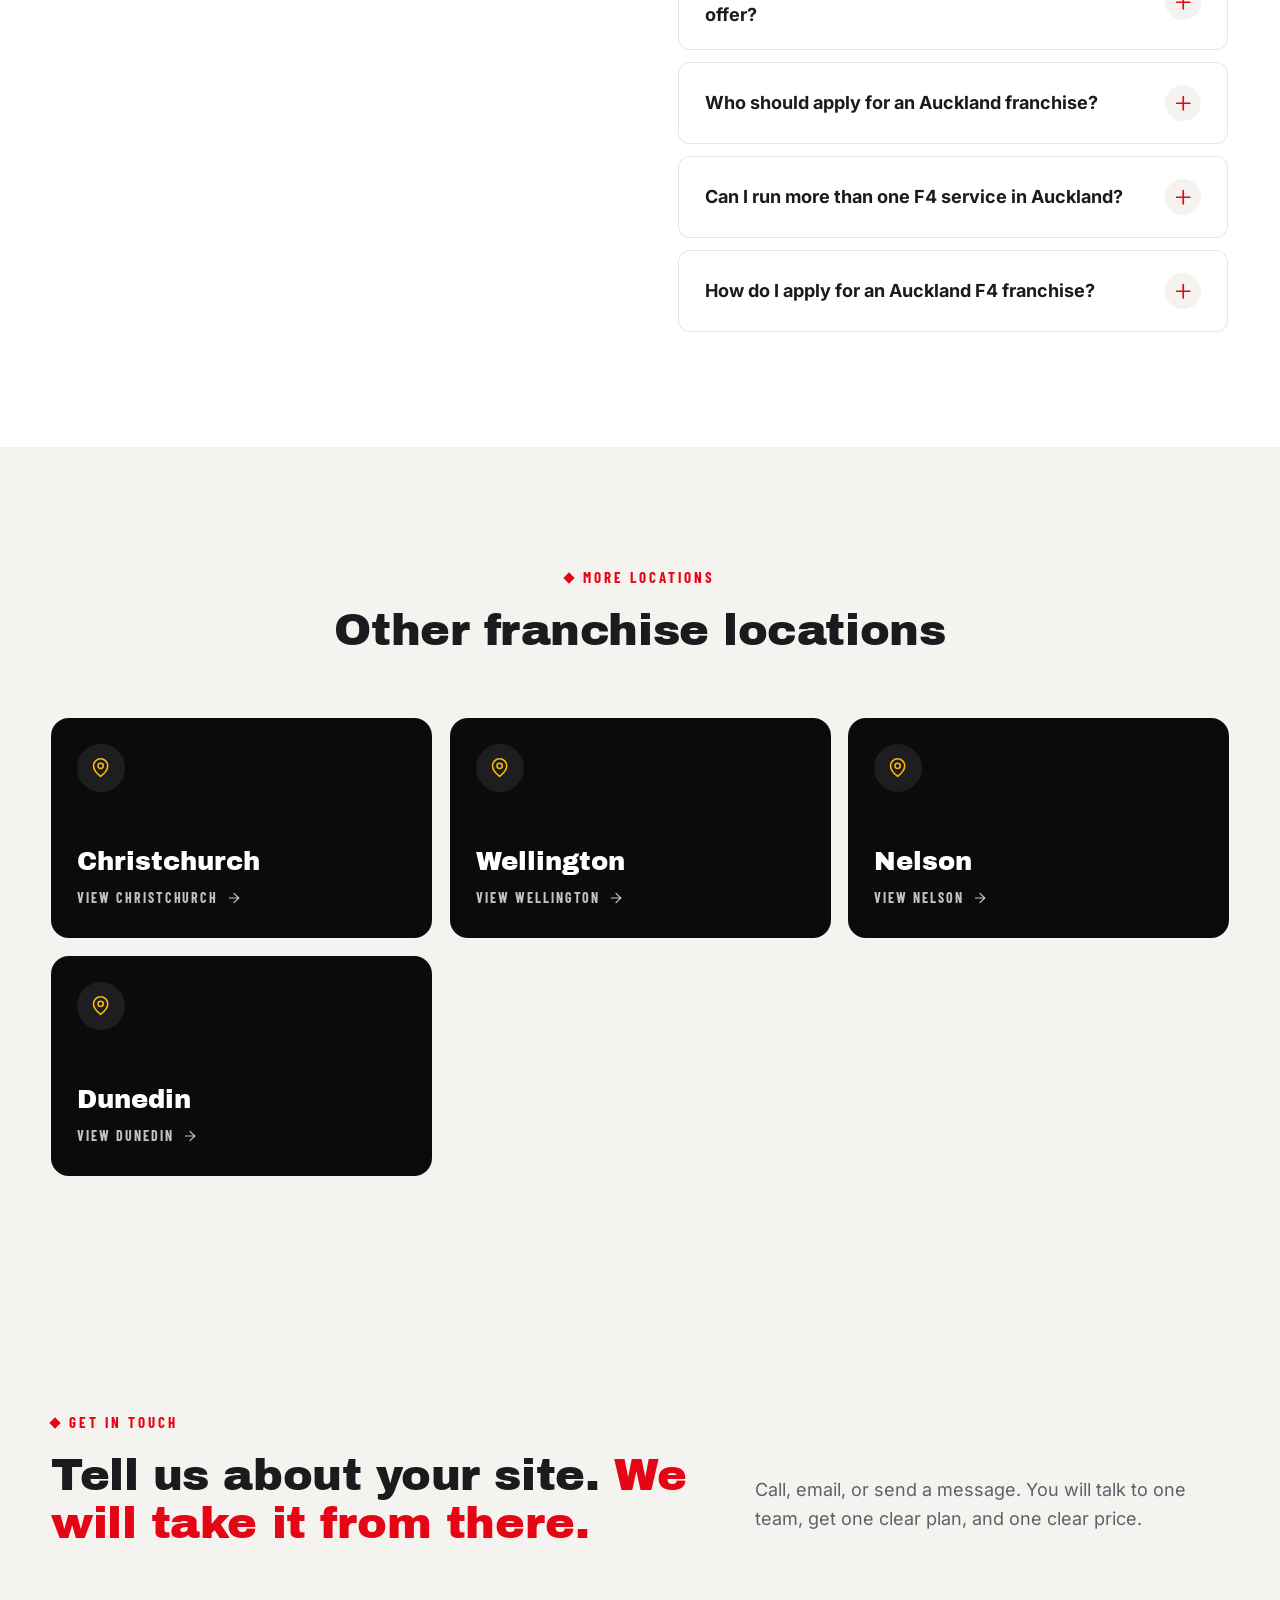
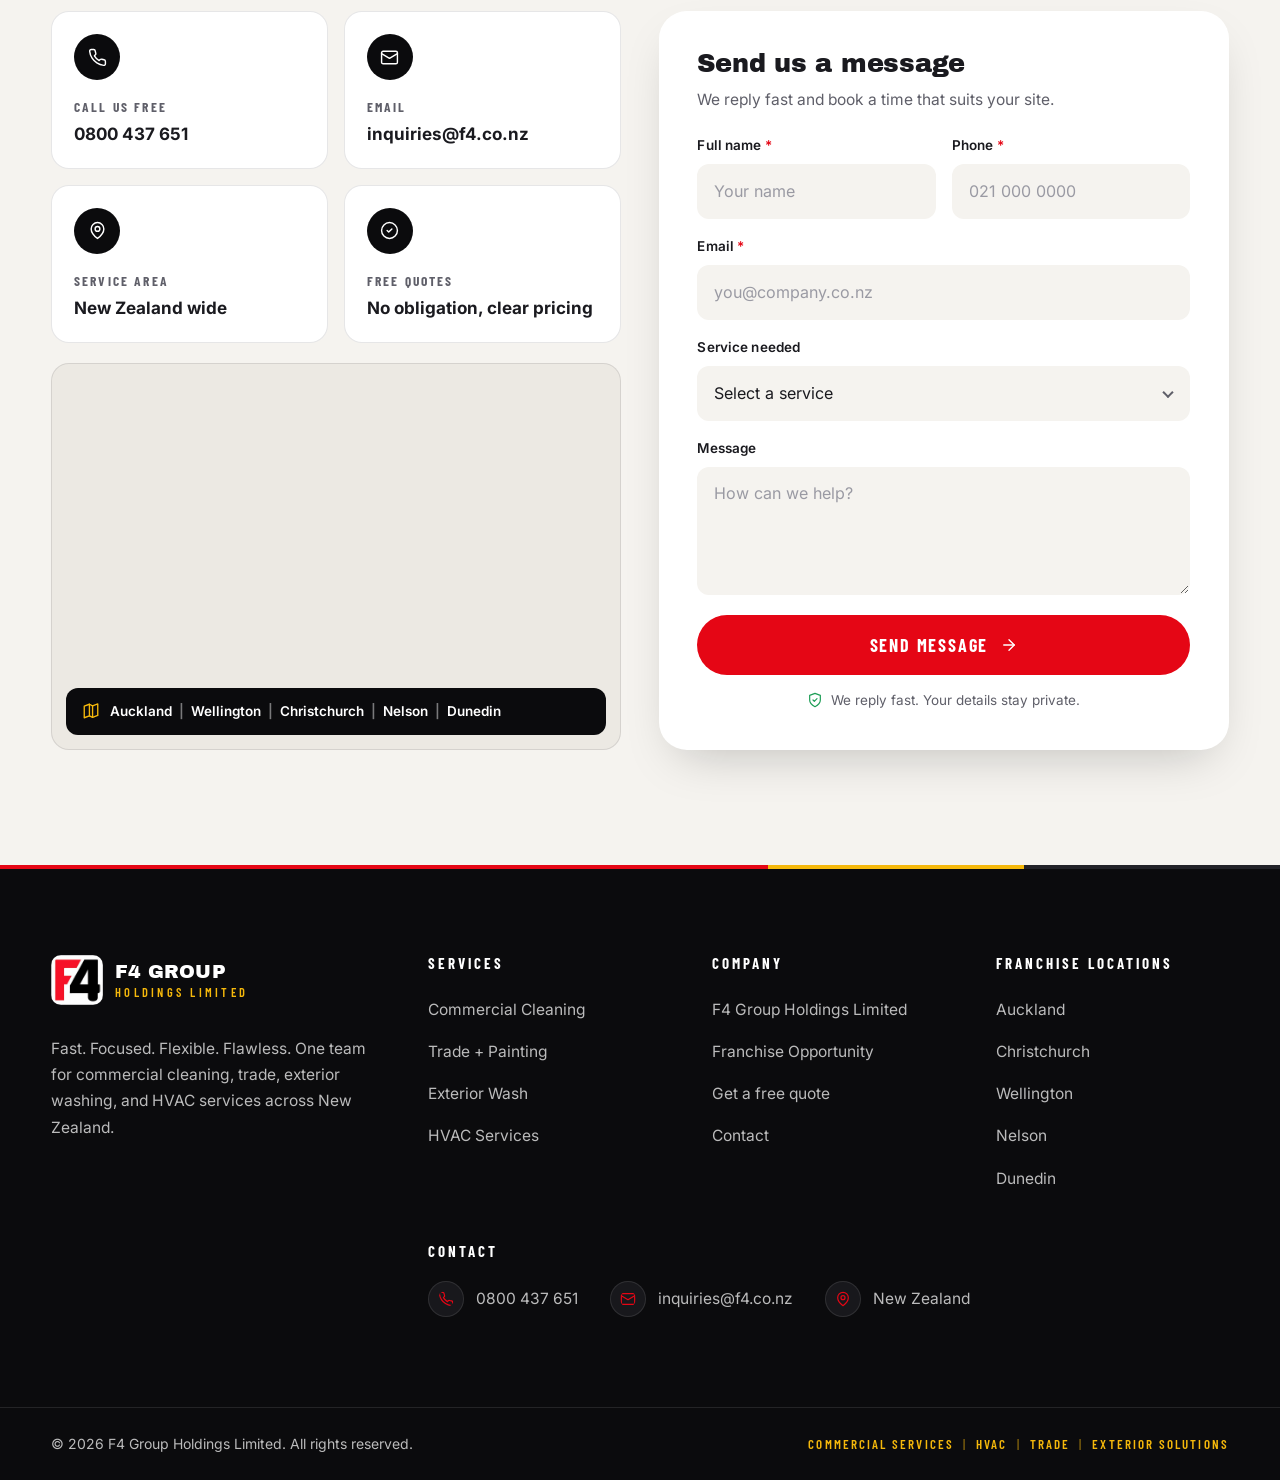
==== commit f91f52f3: "Remove duplicate franchise enquiry form; keep bottom contact form" ====
--- a/docs/franchise-auckland.html
+++ b/docs/franchise-auckland.html
@@ -106,7 +106,7 @@
 								<h1 class="page-hero__title">F4 Franchise Opportunity in Auckland</h1>
 									<p class="page-hero__lead">Start an F4 franchise in Auckland and build a local service business with clear branding, practical systems, and support from the F4 Group Holdings Limited team.</p>
 													<div class="btn-row">
-						<a class="btn btn--red" href="#enquire" ><span>Buy an F4 franchise in Auckland</span><svg class="icon icon-arrow-right " width="24" height="24" viewBox="0 0 24 24" fill="none" stroke="currentColor" stroke-width="1.8" stroke-linecap="round" stroke-linejoin="round" aria-hidden="true" focusable="false"><path d="M5 12h14"/><path d="m12 5 7 7-7 7"/></svg></a>					</div>
+						<a class="btn btn--red" href="#contact-us" ><span>Buy an F4 franchise in Auckland</span><svg class="icon icon-arrow-right " width="24" height="24" viewBox="0 0 24 24" fill="none" stroke="currentColor" stroke-width="1.8" stroke-linecap="round" stroke-linejoin="round" aria-hidden="true" focusable="false"><path d="M5 12h14"/><path d="m12 5 7 7-7 7"/></svg></a>					</div>
 							</div>
 							<div class="page-hero__aside">
 					<span class="eyebrow eyebrow--gold">Talk to us now</span>
@@ -140,25 +140,25 @@
 			<span class="eyebrow ">Service opportunities</span>			<h2 class="h2">Service opportunities in Auckland</h2>
 		</div>
 		<div class="sector-grid">
-							<a class="sector-card" href="#enquire" data-preselect="commercial-cleaning" data-reveal data-delay="0">
+							<a class="sector-card" href="#contact-us" data-preselect="commercial-cleaning" data-reveal data-delay="0">
 					<span class="feature-card__icon"><svg class="icon icon-sparkle " width="24" height="24" viewBox="0 0 24 24" fill="none" stroke="currentColor" stroke-width="1.8" stroke-linecap="round" stroke-linejoin="round" aria-hidden="true" focusable="false"><path d="M12 3l1.9 5.1L19 10l-5.1 1.9L12 17l-1.9-5.1L5 10l5.1-1.9z"/><path d="M19 16l.8 2.2L22 19l-2.2.8L19 22l-.8-2.2L16 19l2.2-.8z"/><path d="M5 2l.6 1.4L7 4l-1.4.6L5 6l-.6-1.4L3 4l1.4-.6z"/></svg></span>
 					<h3>Commercial Cleaning Franchise Auckland</h3>
 					<p>Run a commercial cleaning service for offices, workplaces, shared facilities, retail spaces, and business sites. Help Auckland businesses keep their premises clean, safe, and ready for staff, customers, and visitors.</p>
 					<span class="service-card__more">Enquire now <svg class="icon icon-arrow-right " width="24" height="24" viewBox="0 0 24 24" fill="none" stroke="currentColor" stroke-width="1.8" stroke-linecap="round" stroke-linejoin="round" aria-hidden="true" focusable="false"><path d="M5 12h14"/><path d="m12 5 7 7-7 7"/></svg></span>
 				</a>
-							<a class="sector-card" href="#enquire" data-preselect="trade-painting" data-reveal data-delay="1">
+							<a class="sector-card" href="#contact-us" data-preselect="trade-painting" data-reveal data-delay="1">
 					<span class="feature-card__icon"><svg class="icon icon-roller " width="24" height="24" viewBox="0 0 24 24" fill="none" stroke="currentColor" stroke-width="1.8" stroke-linecap="round" stroke-linejoin="round" aria-hidden="true" focusable="false"><rect x="2" y="2" width="16" height="6" rx="2"/><path d="M18 5h2a2 2 0 0 1 2 2v2a2 2 0 0 1-2 2h-8v3"/><rect x="10" y="14" width="4" height="8" rx="1"/></svg></span>
 					<h3>Trade + Painting Franchise Auckland</h3>
 					<p>Offer trade support, painting, repairs, touch-ups, and property maintenance for commercial sites. Auckland businesses need fast and reliable property support to keep their spaces presentable.</p>
 					<span class="service-card__more">Enquire now <svg class="icon icon-arrow-right " width="24" height="24" viewBox="0 0 24 24" fill="none" stroke="currentColor" stroke-width="1.8" stroke-linecap="round" stroke-linejoin="round" aria-hidden="true" focusable="false"><path d="M5 12h14"/><path d="m12 5 7 7-7 7"/></svg></span>
 				</a>
-							<a class="sector-card" href="#enquire" data-preselect="exterior-wash" data-reveal data-delay="2">
+							<a class="sector-card" href="#contact-us" data-preselect="exterior-wash" data-reveal data-delay="2">
 					<span class="feature-card__icon"><svg class="icon icon-droplet " width="24" height="24" viewBox="0 0 24 24" fill="none" stroke="currentColor" stroke-width="1.8" stroke-linecap="round" stroke-linejoin="round" aria-hidden="true" focusable="false"><path d="M12 22a7 7 0 0 0 7-7c0-2-1-3.9-3-5.5S12.5 5.5 12 3c-.5 2.5-2 4.9-4 6.5S5 13 5 15a7 7 0 0 0 7 7z"/></svg></span>
 					<h3>Exterior Wash Franchise Auckland</h3>
 					<p>Provide exterior washing, pressure washing, soft washing, entrance cleaning, path cleaning, signage cleaning, and building wash services for commercial properties.</p>
 					<span class="service-card__more">Enquire now <svg class="icon icon-arrow-right " width="24" height="24" viewBox="0 0 24 24" fill="none" stroke="currentColor" stroke-width="1.8" stroke-linecap="round" stroke-linejoin="round" aria-hidden="true" focusable="false"><path d="M5 12h14"/><path d="m12 5 7 7-7 7"/></svg></span>
 				</a>
-							<a class="sector-card" href="#enquire" data-preselect="hvac-services" data-reveal data-delay="3">
+							<a class="sector-card" href="#contact-us" data-preselect="hvac-services" data-reveal data-delay="3">
 					<span class="feature-card__icon"><svg class="icon icon-fan " width="24" height="24" viewBox="0 0 24 24" fill="none" stroke="currentColor" stroke-width="1.8" stroke-linecap="round" stroke-linejoin="round" aria-hidden="true" focusable="false"><path d="M10.8 12.3c-2.4 1.6-5.6 1.4-7.4-.6C1.6 9.7 2.4 6 5 5.2c2.6-.8 4.6 1.3 5.6 3.6"/><path d="M12.6 10.6c.4-2.8 2.9-4.9 5.6-4.5 2.7.3 4 3.9 2.3 6-1.7 2.2-4.5 1.6-6.6.3"/><path d="M12.9 13.9c1.6 2.4 1.1 5.6-1.1 7.2-2.2 1.6-5.6.2-5.9-2.5-.3-2.7 2-4.4 4.4-4.9"/><circle cx="12" cy="12" r="2"/></svg></span>
 					<h3>HVAC Services Franchise Auckland</h3>
 					<p>Support Auckland businesses with HVAC servicing, maintenance, and site support. This opportunity suits people who want to work in a practical service sector with ongoing commercial demand.</p>
@@ -175,110 +175,11 @@
 			<span class="eyebrow eyebrow--gold">Why Auckland</span>			<h2 class="h2">Why Auckland</h2>
 			<p class="lead">Auckland has offices, retail sites, industrial properties, hospitality businesses, and managed commercial buildings. These sites need consistent service providers who communicate well and deliver reliable work.</p>
 			<div class="btn-row btn-row--center">
-				<a class="btn btn--red" href="#enquire" ><span>Start your F4 business</span><svg class="icon icon-arrow-right " width="24" height="24" viewBox="0 0 24 24" fill="none" stroke="currentColor" stroke-width="1.8" stroke-linecap="round" stroke-linejoin="round" aria-hidden="true" focusable="false"><path d="M5 12h14"/><path d="m12 5 7 7-7 7"/></svg></a>				<a class="btn btn--white" href="franchise-opportunity.html" ><span>All franchise details</span><svg class="icon icon-arrow-right " width="24" height="24" viewBox="0 0 24 24" fill="none" stroke="currentColor" stroke-width="1.8" stroke-linecap="round" stroke-linejoin="round" aria-hidden="true" focusable="false"><path d="M5 12h14"/><path d="m12 5 7 7-7 7"/></svg></a>			</div>
-		</div>
-	</div>
-</section>
-
-<section class="section section--paper" id="enquire">
-	<div class="container enquire-grid">
-		<div data-reveal="left">
-			<span class="eyebrow ">Franchise enquiry</span>			<h2 class="h2">Start your F4 business in Auckland</h2>
-			<p class="lead">Tell us which service area you want to focus on and F4 will contact you about Auckland franchise opportunities.</p>
-			<ul class="quote-points">
-				<li>
-					<span class="feature-card__icon"><svg class="icon icon-send " width="24" height="24" viewBox="0 0 24 24" fill="none" stroke="currentColor" stroke-width="1.8" stroke-linecap="round" stroke-linejoin="round" aria-hidden="true" focusable="false"><path d="m22 2-7 20-4-9-9-4z"/><path d="M22 2 11 13"/></svg></span>
-					<div><h3>Send your enquiry</h3><p>Choose your city and service sector, and tell us about your background.</p></div>
-				</li>
-				<li>
-					<span class="feature-card__icon"><svg class="icon icon-phone " width="24" height="24" viewBox="0 0 24 24" fill="none" stroke="currentColor" stroke-width="1.8" stroke-linecap="round" stroke-linejoin="round" aria-hidden="true" focusable="false"><path d="M22 16.92v3a2 2 0 0 1-2.18 2 19.8 19.8 0 0 1-8.63-3.07 19.5 19.5 0 0 1-6-6A19.8 19.8 0 0 1 2.12 4.18 2 2 0 0 1 4.11 2h3a2 2 0 0 1 2 1.72c.13.96.36 1.9.7 2.81a2 2 0 0 1-.45 2.11L8.09 9.91a16 16 0 0 0 6 6l1.27-1.27a2 2 0 0 1 2.11-.45c.91.34 1.85.57 2.81.7A2 2 0 0 1 22 16.92z"/></svg></span>
-					<div><h3>Talk with the F4 team</h3><p>We contact you to talk through territory, training, and support.</p></div>
-				</li>
-				<li>
-					<span class="feature-card__icon"><svg class="icon icon-briefcase " width="24" height="24" viewBox="0 0 24 24" fill="none" stroke="currentColor" stroke-width="1.8" stroke-linecap="round" stroke-linejoin="round" aria-hidden="true" focusable="false"><rect x="2" y="7" width="20" height="14" rx="2"/><path d="M16 21V5a2 2 0 0 0-2-2h-4a2 2 0 0 0-2 2v16"/></svg></span>
-					<div><h3>Start your F4 business</h3><p>Launch under one trusted brand with proven systems behind you.</p></div>
-				</li>
-			</ul>
-		</div>
-		<div class="form-card" data-reveal="right">
-			<div class="form-card__head">
-				<span class="form-card__badge">Confidential</span>
-				<h3 class="h3">Enquire about a franchise</h3>
-				<p>Takes less than two minutes.</p>
-			</div>
-				<form id="f4-form-franchise-1" class="f4-form f4-form--franchise" action="#" method="post" novalidate>
-		
-		<input type="hidden" name="action" value="f4_form">
-		<input type="hidden" name="f4_type" value="franchise">
-		<input type="hidden" name="f4_id" value="f4-form-franchise-1">
-		<input type="hidden" name="f4_ref" value="franchise-auckland.html">
-		<input type="hidden" id="f4_nonce" name="f4_nonce" value="ca314bc2db" /><input type="hidden" name="_wp_http_referer" value="/franchise-opportunity/auckland/" />		<div class="hp-field" aria-hidden="true"><label>Leave this empty <input type="text" name="f4_website" tabindex="-1" autocomplete="off"></label></div>
-
-		<div class="form-grid">
-			<div class="field">
-				<label for="f4-form-franchise-1-name">Full name <span class="req">*</span></label>
-				<input id="f4-form-franchise-1-name" type="text" name="f4_name" autocomplete="name" required placeholder="Your name">
-			</div>
-			<div class="field">
-				<label for="f4-form-franchise-1-phone">Phone <span class="req">*</span></label>
-				<input id="f4-form-franchise-1-phone" type="tel" name="f4_phone" autocomplete="tel" required placeholder="021 000 0000">
-			</div>
-			<div class="field field--full">
-				<label for="f4-form-franchise-1-email">Email <span class="req">*</span></label>
-				<input id="f4-form-franchise-1-email" type="email" name="f4_email" autocomplete="email" required placeholder="you@company.co.nz">
-			</div>
-
-							<div class="field">
-					<label for="f4-form-franchise-1-city">City of interest <span class="req">*</span></label>
-					<div class="select-wrap">
-						<select id="f4-form-franchise-1-city" name="f4_city" required>
-							<option value="">Select a city</option>
-															<option value="Auckland"  selected='selected'>Auckland</option>
-															<option value="Christchurch" >Christchurch</option>
-															<option value="Wellington" >Wellington</option>
-															<option value="Nelson" >Nelson</option>
-															<option value="Dunedin" >Dunedin</option>
-													</select>
-					</div>
-				</div>
-				<div class="field">
-					<label for="f4-form-franchise-1-service">Service interest <span class="req">*</span></label>
-					<div class="select-wrap">
-						<select id="f4-form-franchise-1-service" name="f4_service" required data-service-select>
-							<option value="">Select a service</option>
-															<option value="Commercial Cleaning" data-slug="commercial-cleaning" >Commercial Cleaning</option>
-															<option value="Trade + Painting" data-slug="trade-painting" >Trade + Painting</option>
-															<option value="Exterior Wash" data-slug="exterior-wash" >Exterior Wash</option>
-															<option value="HVAC Services" data-slug="hvac-services" >HVAC Services</option>
-														<option value="Multiple Services" data-slug="multiple">Multiple Services</option>
-						</select>
-					</div>
-				</div>
-				<div class="field field--full">
-					<label for="f4-form-franchise-1-background">Current work or business background</label>
-					<input id="f4-form-franchise-1-background" type="text" name="f4_background" placeholder="Tell us a little about your experience">
-				</div>
-			
-			<div class="field field--full">
-				<label for="f4-form-franchise-1-message">Message</label>
-				<textarea id="f4-form-franchise-1-message" name="f4_message" rows="4" placeholder="How can we help?"></textarea>
-			</div>
-
-							<div class="field field--full field--check">
-					<label class="check">
-						<input type="checkbox" name="f4_consent" value="yes" required>
-						<span>I agree to be contacted by F4 Group Holdings Limited about franchise opportunities.</span>
-					</label>
-				</div>
-					</div>
-
-		<button type="submit" class="btn btn--red btn--block btn--lg">
-			<span>Enquire about a franchise</span><svg class="icon icon-arrow-right " width="24" height="24" viewBox="0 0 24 24" fill="none" stroke="currentColor" stroke-width="1.8" stroke-linecap="round" stroke-linejoin="round" aria-hidden="true" focusable="false"><path d="M5 12h14"/><path d="m12 5 7 7-7 7"/></svg>		</button>
-		<p class="form-foot"><svg class="icon icon-shield " width="24" height="24" viewBox="0 0 24 24" fill="none" stroke="currentColor" stroke-width="1.8" stroke-linecap="round" stroke-linejoin="round" aria-hidden="true" focusable="false"><path d="M12 22s8-4 8-10V5l-8-3-8 3v7c0 6 8 10 8 10z"/><path d="m9 12 2 2 4-4"/></svg> <span>Confidential enquiry. No obligation.</span></p>
-	</form>
-			</div>
-	</div>
-</section>
+				<a class="btn btn--red" href="#contact-us" ><span>Start your F4 business</span><svg class="icon icon-arrow-right " width="24" height="24" viewBox="0 0 24 24" fill="none" stroke="currentColor" stroke-width="1.8" stroke-linecap="round" stroke-linejoin="round" aria-hidden="true" focusable="false"><path d="M5 12h14"/><path d="m12 5 7 7-7 7"/></svg></a>				<a class="btn btn--white" href="franchise-opportunity.html" ><span>All franchise details</span><svg class="icon icon-arrow-right " width="24" height="24" viewBox="0 0 24 24" fill="none" stroke="currentColor" stroke-width="1.8" stroke-linecap="round" stroke-linejoin="round" aria-hidden="true" focusable="false"><path d="M5 12h14"/><path d="m12 5 7 7-7 7"/></svg></a>			</div>
+		</div>
+	</div>
+</section>
+
 <section class="section">
 	<div class="container split" style="align-items:start;">
 		<div data-reveal="left">
--- a/docs/assets/css/main.css
+++ b/docs/assets/css/main.css
@@ -0,0 +1,1028 @@
+/* ==========================================================================
+   F4 Group Holdings Limited theme
+   1. Fonts and tokens  2. Base  3. Layout  4. Typography  5. Buttons
+   6. Header  7. Hero  8. Home sections  9. Components  10. Forms
+   11. Inner pages  12. Footer  13. Floating UI  14. Motion  15. Responsive
+   ========================================================================== */
+
+/* 1. Fonts and tokens
+   ========================================================================== */
+@font-face { font-family: "Archivo Black"; src: url("../fonts/archivo-black-latin-400-normal.woff2") format("woff2"); font-weight: 400; font-style: normal; font-display: swap; }
+@font-face { font-family: "Inter"; src: url("../fonts/inter-latin-400-normal.woff2") format("woff2"); font-weight: 400; font-style: normal; font-display: swap; }
+@font-face { font-family: "Inter"; src: url("../fonts/inter-latin-500-normal.woff2") format("woff2"); font-weight: 500; font-style: normal; font-display: swap; }
+@font-face { font-family: "Inter"; src: url("../fonts/inter-latin-600-normal.woff2") format("woff2"); font-weight: 600; font-style: normal; font-display: swap; }
+@font-face { font-family: "Inter"; src: url("../fonts/inter-latin-700-normal.woff2") format("woff2"); font-weight: 700; font-style: normal; font-display: swap; }
+@font-face { font-family: "Barlow Condensed"; src: url("../fonts/barlow-condensed-latin-500-normal.woff2") format("woff2"); font-weight: 500; font-style: normal; font-display: swap; }
+@font-face { font-family: "Barlow Condensed"; src: url("../fonts/barlow-condensed-latin-600-normal.woff2") format("woff2"); font-weight: 600; font-style: normal; font-display: swap; }
+@font-face { font-family: "Barlow Condensed"; src: url("../fonts/barlow-condensed-latin-700-normal.woff2") format("woff2"); font-weight: 700; font-style: normal; font-display: swap; }
+
+:root {
+	--ink: #0b0b0d;
+	--ink-2: #111114;
+	--ink-3: #18181c;
+	--ink-4: #222228;
+	--red: #e50615;
+	--red-600: #c80512;
+	--red-700: #a3040f;
+	--gold: #f5b80b;
+	--gold-600: #dca307;
+	--paper: #f5f3ef;
+	--paper-2: #ecE9e3;
+	--white: #ffffff;
+	--text: #1a1a1f;
+	--muted: #5f5f69;
+	--muted-light: #a9a9b3;
+	--line: rgba(17, 17, 20, 0.1);
+	--line-dark: rgba(255, 255, 255, 0.1);
+
+	--font-display: "Archivo Black", "Arial Black", system-ui, sans-serif;
+	--font-body: "Inter", system-ui, -apple-system, "Segoe UI", Roboto, sans-serif;
+	--font-cond: "Barlow Condensed", "Arial Narrow", system-ui, sans-serif;
+
+	--container: 1440px;
+	--gutter: clamp(16px, 4vw, 56px);
+	--section: clamp(72px, 9vw, 136px);
+	--radius: 18px;
+	--radius-sm: 12px;
+	--radius-lg: 28px;
+	--shadow-sm: 0 2px 10px rgba(11, 11, 13, 0.06);
+	--shadow: 0 20px 50px -20px rgba(11, 11, 13, 0.25);
+	--shadow-lg: 0 40px 90px -30px rgba(11, 11, 13, 0.45);
+	--ease: cubic-bezier(0.22, 1, 0.36, 1);
+	--header-h: 84px;
+	--topbar-h: 40px;
+}
+
+@media (min-width: 1920px) {
+	:root { --container: 1880px; }
+}
+
+/* 2. Base
+   ========================================================================== */
+*, *::before, *::after { box-sizing: border-box; }
+html { -webkit-text-size-adjust: 100%; scroll-behavior: smooth; scroll-padding-top: 110px; overflow-x: hidden; overflow-x: clip; }
+body {
+	margin: 0;
+	font-family: var(--font-body);
+	font-size: 17px;
+	line-height: 1.7;
+	color: var(--text);
+	background: var(--white);
+	-webkit-font-smoothing: antialiased;
+	-moz-osx-font-smoothing: grayscale;
+	text-rendering: optimizeLegibility;
+	overflow-x: hidden;
+	overflow-x: clip;
+}
+body.nav-open { overflow: hidden; }
+img, svg, video, iframe { display: block; max-width: 100%; }
+img { height: auto; }
+a { color: inherit; text-decoration: none; transition: color .25s var(--ease); }
+button { font: inherit; color: inherit; cursor: pointer; }
+p { margin: 0 0 1.1em; }
+p:last-child { margin-bottom: 0; }
+ul, ol { margin: 0; padding: 0; }
+h1, h2, h3, h4, h5, h6 { margin: 0 0 .5em; font-family: var(--font-display); font-weight: 400; line-height: 1.08; letter-spacing: -0.01em; color: inherit; }
+::selection { background: var(--red); color: var(--white); }
+:focus-visible { outline: 3px solid var(--gold); outline-offset: 3px; border-radius: 4px; }
+
+.skip-link { position: absolute; left: 16px; top: -100px; z-index: 1000; background: var(--gold); color: var(--ink); padding: 10px 18px; font-weight: 700; border-radius: 8px; }
+.skip-link:focus { top: 16px; }
+.screen-reader-text { position: absolute !important; width: 1px; height: 1px; overflow: hidden; clip: rect(1px, 1px, 1px, 1px); white-space: nowrap; }
+
+.icon { width: 1.25em; height: 1.25em; flex-shrink: 0; }
+.text-red { color: var(--red); }
+.text-gold { color: var(--gold); }
+
+/* 3. Layout
+   ========================================================================== */
+.container { width: 100%; max-width: var(--container); margin-inline: auto; padding-inline: var(--gutter); }
+.section { position: relative; padding-block: var(--section); }
+.section--paper { background: var(--paper); }
+.section--dark { background: var(--ink); color: var(--white); }
+.section--ink2 { background: var(--ink-2); color: var(--white); }
+
+.section-head { margin-bottom: clamp(40px, 5vw, 72px); }
+.section-head--split { display: grid; grid-template-columns: 1.15fr .85fr; gap: clamp(24px, 5vw, 96px); align-items: end; }
+.section-head--split .h2 { margin-bottom: 0; }
+.section-head--split .lead { margin-bottom: 14px; }
+/* Centered titles and paragraphs have no max-width. */
+.section-head--center { text-align: center; }
+.section-head--center .h2,
+.section-head--center .lead,
+.section-head--center p { max-width: none; margin-inline: auto; }
+
+.split { display: grid; grid-template-columns: 1fr 1fr; gap: clamp(40px, 6vw, 110px); align-items: center; }
+
+/* 4. Typography
+   ========================================================================== */
+.eyebrow {
+	display: inline-flex;
+	align-items: center;
+	gap: 10px;
+	margin-bottom: 18px;
+	font-family: var(--font-cond);
+	font-weight: 700;
+	font-size: 15px;
+	line-height: 1.3;
+	letter-spacing: .2em;
+	text-transform: uppercase;
+	color: var(--red);
+	flex-wrap: wrap;
+	max-width: 100%;
+}
+.eyebrow::before { content: ""; width: 8px; height: 8px; background: currentColor; transform: rotate(45deg); flex-shrink: 0; }
+.eyebrow i { font-style: normal; opacity: .5; padding-inline: 2px; }
+.eyebrow--gold { color: var(--gold); }
+.eyebrow--white { color: var(--white); }
+
+.h1, .h2 { font-size: clamp(30px, 3.5vw, 54px); }
+.h2 { margin-bottom: .45em; }
+.h3 { font-size: clamp(22px, 2vw, 28px); line-height: 1.2; }
+.lead { font-size: clamp(18px, 1.35vw, 21px); line-height: 1.6; color: var(--muted); }
+.section--dark .lead, .franchise-band .lead, .cta-band .lead { color: var(--muted-light); }
+.split__content .lead { color: var(--text); font-weight: 500; }
+
+.link-arrow { display: inline-flex; align-items: center; gap: 10px; font-weight: 700; color: var(--red); border-bottom: 2px solid currentColor; padding-bottom: 4px; }
+.link-arrow .icon { transition: transform .3s var(--ease); }
+.link-arrow:hover .icon { transform: translateX(5px); }
+
+/* 5. Buttons (solid backgrounds only)
+   ========================================================================== */
+/* keep long labels inside small screens */
+.btn {
+	max-width: 100%;
+	--btn-bg: var(--red);
+	--btn-fg: var(--white);
+	--btn-bg-hover: var(--red-700);
+	position: relative;
+	display: inline-flex;
+	align-items: center;
+	justify-content: center;
+	gap: 12px;
+	min-height: 56px;
+	padding: 14px 28px;
+	border: 0;
+	border-radius: 999px;
+	background-color: var(--btn-bg);
+	color: var(--btn-fg);
+	font-family: var(--font-cond);
+	font-weight: 700;
+	font-size: 17px;
+	letter-spacing: .1em;
+	text-transform: uppercase;
+	line-height: 1;
+	white-space: nowrap;
+	overflow: hidden;
+	isolation: isolate;
+	transition: transform .35s var(--ease), box-shadow .35s var(--ease), color .35s var(--ease), background-color .35s var(--ease);
+}
+.btn::before {
+	content: "";
+	position: absolute;
+	inset: 0;
+	z-index: -1;
+	background-color: var(--btn-bg-hover);
+	transform: translateY(101%);
+	transition: transform .45s var(--ease);
+	border-radius: inherit;
+}
+.btn:hover::before, .btn:focus-visible::before { transform: translateY(0); }
+.btn:hover { transform: translateY(-2px); box-shadow: 0 16px 34px -14px rgba(229, 6, 21, .55); }
+.btn .icon { width: 18px; height: 18px; transition: transform .35s var(--ease); }
+.btn:hover .icon-arrow-right { transform: translateX(4px); }
+
+.btn--red { --btn-bg: var(--red); --btn-fg: var(--white); --btn-bg-hover: var(--red-700); }
+.btn--white { --btn-bg: var(--white); --btn-fg: var(--ink); --btn-bg-hover: var(--gold); }
+.btn--white:hover { box-shadow: 0 16px 34px -14px rgba(245, 184, 11, .6); }
+.btn--dark { --btn-bg: var(--ink); --btn-fg: var(--white); --btn-bg-hover: var(--red); }
+.btn--gold { --btn-bg: var(--gold); --btn-fg: var(--ink); --btn-bg-hover: var(--white); }
+.btn--block { width: 100%; }
+.btn--lg { min-height: 60px; font-size: 18px; }
+.btn--sm { min-height: 46px; padding: 10px 20px; font-size: 15px; }
+
+.btn-row { display: flex; flex-wrap: wrap; align-items: center; gap: 14px 16px; margin-top: 34px; }
+.btn-row--center { justify-content: center; }
+
+/* 6. Header
+   ========================================================================== */
+.scroll-progress { position: fixed; inset: 0 0 auto 0; height: 3px; z-index: 120; pointer-events: none; }
+.scroll-progress span { display: block; height: 100%; width: 100%; background: linear-gradient(90deg, var(--red), var(--gold)); transform-origin: 0 50%; transform: scaleX(0); }
+
+.site-header { position: fixed; inset: 0 0 auto 0; z-index: 100; color: var(--white); transition: transform .45s var(--ease), background-color .45s var(--ease), box-shadow .45s var(--ease); }
+.site-header::before { content: ""; position: absolute; inset: 0; background: linear-gradient(180deg, rgba(11, 11, 13, .85), rgba(11, 11, 13, 0)); pointer-events: none; transition: opacity .45s var(--ease); }
+.site-header.is-scrolled { background-color: rgba(11, 11, 13, .96); box-shadow: 0 10px 40px -10px rgba(0, 0, 0, .5); backdrop-filter: saturate(140%) blur(14px); -webkit-backdrop-filter: saturate(140%) blur(14px); }
+.site-header.is-scrolled::before { opacity: 0; }
+.site-header.is-scrolled .topbar { margin-top: calc(var(--topbar-h) * -1); opacity: 0; }
+
+.topbar { position: relative; height: var(--topbar-h); border-bottom: 1px solid var(--line-dark); font-size: 13px; transition: margin .45s var(--ease), opacity .3s var(--ease); }
+.topbar__inner { height: 100%; display: flex; align-items: center; justify-content: space-between; gap: 24px; }
+.topbar__tag { margin: 0; font-family: var(--font-cond); font-weight: 600; letter-spacing: .18em; text-transform: uppercase; color: var(--gold); font-size: 13px; }
+.topbar__tag i, .footer-bottom__tag i, .map-badge i { font-style: normal; opacity: .45; padding-inline: 4px; }
+.topbar__links { display: flex; align-items: center; gap: 28px; list-style: none; color: rgba(255, 255, 255, .75); }
+.topbar__links a, .topbar__links span { display: inline-flex; align-items: center; gap: 8px; }
+.topbar__links .icon { width: 15px; height: 15px; color: var(--red); }
+.topbar__links a:hover { color: var(--white); }
+.topbar__franchise { color: var(--white); font-weight: 600; }
+.topbar__franchise .icon { color: var(--gold) !important; transition: transform .3s var(--ease); }
+.topbar__franchise:hover .icon { transform: translateX(4px); }
+
+.header-main { position: relative; height: var(--header-h); display: flex; align-items: center; gap: 32px; }
+.brand { display: inline-flex; align-items: center; gap: 12px; flex-shrink: 0; }
+.brand__logo { width: 52px; height: auto; border-radius: 10px; transition: transform .5s var(--ease); }
+.brand:hover .brand__logo { transform: rotate(-6deg) scale(1.04); }
+.brand__text { display: flex; flex-direction: column; line-height: 1; }
+.brand__text strong { font-family: var(--font-display); font-weight: 400; font-size: 19px; letter-spacing: .01em; text-transform: uppercase; }
+.brand__text small { margin-top: 5px; font-family: var(--font-cond); font-weight: 600; font-size: 12.5px; letter-spacing: .26em; text-transform: uppercase; color: var(--gold); }
+
+.primary-nav { margin-left: auto; }
+.primary-nav__head, .primary-nav__foot { display: none; }
+.primary-nav .menu { display: flex; align-items: center; gap: 6px; list-style: none; }
+.primary-nav .menu > li { position: relative; display: flex; align-items: center; }
+.primary-nav .menu > li > a {
+	position: relative;
+	display: inline-flex;
+	align-items: center;
+	padding: 10px 14px;
+	font-family: var(--font-cond);
+	font-weight: 600;
+	font-size: 16.5px;
+	letter-spacing: .12em;
+	text-transform: uppercase;
+	color: rgba(255, 255, 255, .88);
+}
+.primary-nav .menu > li > a::after { content: ""; position: absolute; left: 14px; right: 14px; bottom: 4px; height: 2px; background: var(--red); transform: scaleX(0); transform-origin: right; transition: transform .4s var(--ease); }
+.primary-nav .menu > li:hover > a, .primary-nav .menu > li.current-menu-item > a, .primary-nav .menu > li.current-menu-ancestor > a, .primary-nav .menu > li.current-menu-parent > a { color: var(--white); }
+.primary-nav .menu > li:hover > a::after, .primary-nav .menu > li.current-menu-item > a::after, .primary-nav .menu > li.current-menu-ancestor > a::after { transform: scaleX(1); transform-origin: left; }
+.primary-nav .menu-item-has-children > a { padding-right: 4px; }
+.submenu-toggle { display: inline-flex; align-items: center; justify-content: center; width: 26px; height: 26px; padding: 0; margin-right: 6px; border: 0; background: none; color: rgba(255, 255, 255, .7); }
+.submenu-toggle .icon { width: 16px; height: 16px; transition: transform .35s var(--ease); }
+.menu > li:hover > .submenu-toggle .icon { transform: rotate(180deg); }
+
+.primary-nav .sub-menu {
+	position: absolute;
+	top: calc(100% + 14px);
+	left: -10px;
+	min-width: 290px;
+	padding: 10px;
+	list-style: none;
+	background: var(--white);
+	color: var(--ink);
+	border-radius: var(--radius);
+	box-shadow: var(--shadow-lg);
+	opacity: 0;
+	visibility: hidden;
+	transform: translateY(10px);
+	transition: opacity .3s var(--ease), transform .3s var(--ease), visibility .3s;
+}
+.primary-nav .sub-menu::before { content: ""; position: absolute; left: 0; right: 0; top: -16px; height: 16px; }
+.primary-nav .menu > li:hover > .sub-menu, .primary-nav .menu > li:focus-within > .sub-menu { opacity: 1; visibility: visible; transform: translateY(0); }
+.primary-nav .sub-menu a { display: flex; align-items: center; gap: 14px; padding: 11px 14px; border-radius: 12px; font-weight: 600; font-size: 15.5px; transition: background-color .25s var(--ease), color .25s var(--ease); }
+.primary-nav .sub-menu a:hover { background: var(--paper); color: var(--red); }
+.sub-ico { display: inline-grid; place-items: center; width: 38px; height: 38px; border-radius: 10px; background: var(--ink); color: var(--white); transition: background-color .25s var(--ease); }
+.sub-ico .icon { width: 18px; height: 18px; }
+.sub-menu a:hover .sub-ico { background: var(--red); }
+
+.header-actions { display: flex; align-items: center; gap: 18px; flex-shrink: 0; }
+.header-call { display: inline-flex; align-items: center; gap: 12px; }
+.call-circle {
+	display: inline-grid;
+	place-items: center;
+	width: 48px;
+	height: 48px;
+	border-radius: 50%;
+	background: var(--ink);
+	border: 2px solid rgba(255, 255, 255, .28);
+	color: var(--white);
+	position: relative;
+	flex-shrink: 0;
+	transition: border-color .3s var(--ease), background-color .3s var(--ease), transform .3s var(--ease);
+}
+.call-circle .icon { width: 19px; height: 19px; }
+.call-circle::after { content: ""; position: absolute; inset: -6px; border-radius: 50%; border: 2px solid var(--red); opacity: 0; animation: ring 2.6s var(--ease) infinite; }
+.header-call:hover .call-circle { background: var(--red); border-color: var(--red); }
+.call-circle--light { background: var(--ink); border-color: rgba(11, 11, 13, .2); }
+.header-call__text { display: flex; flex-direction: column; line-height: 1.15; }
+.header-call__text small { font-size: 12px; color: rgba(255, 255, 255, .6); letter-spacing: .04em; }
+.header-call__text strong { font-family: var(--font-cond); font-size: 20px; font-weight: 700; letter-spacing: .05em; }
+.header-actions .btn { min-height: 50px; padding: 12px 24px; font-size: 16px; }
+
+.nav-toggle { display: none; position: relative; width: 48px; height: 48px; border: 0; border-radius: 50%; background: var(--red); padding: 0; }
+.nav-toggle span { position: absolute; left: 14px; width: 20px; height: 2px; background: var(--white); border-radius: 2px; transition: transform .35s var(--ease), opacity .25s, width .35s var(--ease); }
+.nav-toggle span:nth-child(1) { top: 17px; }
+.nav-toggle span:nth-child(2) { top: 23px; }
+.nav-toggle span:nth-child(3) { top: 29px; width: 13px; }
+.nav-toggle:hover span:nth-child(3) { width: 20px; }
+.nav-overlay { position: fixed; inset: 0; z-index: 99; background: rgba(11, 11, 13, .6); opacity: 0; visibility: hidden; transition: opacity .4s var(--ease), visibility .4s; backdrop-filter: blur(4px); }
+body.nav-open .nav-overlay { opacity: 1; visibility: visible; }
+
+/* 7. Hero
+   ========================================================================== */
+.hero { position: relative; min-height: max(760px, 100svh); padding: calc(var(--header-h) + var(--topbar-h) + clamp(40px, 6vw, 80px)) 0 clamp(64px, 7vw, 110px); background: var(--ink); color: var(--white); overflow: hidden; display: flex; align-items: center; isolation: isolate; }
+.hero__media { position: absolute; inset: 0; z-index: -2; }
+.hero__media img { width: 100%; height: 100%; object-fit: cover; object-position: 70% center; animation: kenburns 24s ease-out both; }
+.hero::before { content: ""; position: absolute; inset: 0; z-index: -1; background:
+	radial-gradient(ellipse 60% 70% at 85% 30%, rgba(229, 6, 21, .22), transparent 60%),
+	linear-gradient(90deg, rgba(11, 11, 13, .97) 0%, rgba(11, 11, 13, .9) 38%, rgba(11, 11, 13, .7) 70%, rgba(11, 11, 13, .82) 100%),
+	linear-gradient(0deg, rgba(11, 11, 13, .9) 0%, transparent 30%); }
+.hero__grid-lines { position: absolute; inset: 0; z-index: -1; background-image: linear-gradient(rgba(255, 255, 255, .035) 1px, transparent 1px), linear-gradient(90deg, rgba(255, 255, 255, .035) 1px, transparent 1px); background-size: 88px 88px; mask-image: radial-gradient(ellipse at 30% 50%, #000 10%, transparent 70%); -webkit-mask-image: radial-gradient(ellipse at 30% 50%, #000 10%, transparent 70%); }
+.hero__inner { display: grid; grid-template-columns: minmax(0, 1.12fr) minmax(0, .88fr); gap: clamp(40px, 5vw, 100px); align-items: center; }
+.hero__title { font-size: clamp(36px, 4.1vw, 66px); line-height: 1.05; margin-bottom: 20px; }
+.hero__tagline { font-family: var(--font-cond); font-weight: 700; font-size: clamp(20px, 1.8vw, 26px); letter-spacing: .14em; text-transform: uppercase; color: var(--gold); margin-bottom: 18px; }
+.hero__text { font-size: clamp(17px, 1.3vw, 20px); color: rgba(255, 255, 255, .78); line-height: 1.7; }
+.hero__trust { display: flex; flex-wrap: wrap; gap: 12px 28px; margin-top: 36px; list-style: none; font-size: 15px; color: rgba(255, 255, 255, .85); }
+.hero__trust li { display: inline-flex; align-items: center; gap: 10px; }
+.hero__trust .icon { width: 22px; height: 22px; padding: 4px; border-radius: 50%; background: var(--red); color: var(--white); stroke-width: 3; }
+
+/* Hero visual: service mosaic */
+.hero__visual { position: relative; padding-bottom: 72px; }
+.hero-mosaic { display: grid; grid-template-columns: 1fr 1fr; gap: 16px; }
+.hero-tile { position: relative; display: block; aspect-ratio: 1 / 1; max-width: 100%; border-radius: var(--radius); overflow: hidden; background: var(--ink-3); box-shadow: 0 30px 60px -30px rgba(0, 0, 0, .8); isolation: isolate; transform: translateZ(0); }
+.hero-tile:nth-child(even) { margin-top: 40px; margin-bottom: -40px; }
+.hero-tile img { width: 100%; height: 100%; object-fit: cover; transition: transform 1.1s var(--ease), filter .6s var(--ease); filter: saturate(.9); }
+.hero-tile::after { content: ""; position: absolute; inset: 0; z-index: 1; background: linear-gradient(180deg, rgba(11, 11, 13, 0) 40%, rgba(11, 11, 13, .9) 100%); transition: opacity .5s var(--ease); }
+.hero-tile::before { content: ""; position: absolute; inset: 0; z-index: 3; border: 1px solid rgba(255, 255, 255, .12); border-radius: inherit; pointer-events: none; transition: border-color .4s var(--ease); }
+.hero-tile:hover img { transform: scale(1.07); filter: saturate(1.05); }
+.hero-tile:hover::before { border-color: var(--red); }
+.hero-tile__label { position: absolute; left: 14px; right: 14px; bottom: 14px; z-index: 2; display: flex; align-items: center; gap: 10px; font-family: var(--font-cond); font-weight: 700; font-size: 17px; letter-spacing: .08em; text-transform: uppercase; line-height: 1.15; color: var(--white); }
+.hero-tile__icon { display: grid; place-items: center; width: 38px; height: 38px; border-radius: 50%; background: var(--red); flex-shrink: 0; transition: transform .5s var(--ease); }
+.hero-tile__icon .icon { width: 18px; height: 18px; }
+.hero-tile:hover .hero-tile__icon { transform: rotate(-12deg) scale(1.08); }
+.hero-tile__arrow { margin-left: auto; width: 20px; height: 20px; color: var(--gold); opacity: 0; transform: translate(-6px, 6px); transition: opacity .4s var(--ease), transform .4s var(--ease); }
+.hero-tile:hover .hero-tile__arrow { opacity: 1; transform: none; }
+
+.hero-seal { position: absolute; top: -34px; right: -26px; z-index: 4; overflow: hidden; width: 128px; height: 128px; border-radius: 50%; background: var(--ink); border: 1px solid rgba(255, 255, 255, .14); box-shadow: 0 20px 40px -16px rgba(0, 0, 0, .7); display: grid; place-items: center; }
+.hero-seal svg { position: absolute; inset: 0; width: 100%; height: 100%; animation: seal-spin 22s linear infinite; }
+.hero-seal text { font-family: var(--font-cond); font-weight: 700; font-size: 11.5px; letter-spacing: .24em; fill: var(--gold); }
+.hero-seal__core { display: grid; place-items: center; width: 58px; height: 58px; border-radius: 50%; background: var(--red); font-family: var(--font-display); font-size: 22px; color: var(--white); }
+@keyframes seal-spin { to { transform: rotate(360deg); } }
+
+.hero-call { position: absolute; left: -36px; bottom: 0; z-index: 4; display: inline-flex; align-items: center; gap: 14px; padding: 12px 24px 12px 12px; border-radius: 999px; background: var(--white); color: var(--ink); box-shadow: 0 24px 50px -20px rgba(0, 0, 0, .8); transition: transform .4s var(--ease); }
+.hero-call:hover { transform: translateY(-3px); }
+.hero-call .call-circle { border-color: rgba(11, 11, 13, .12); }
+.hero-call:hover .call-circle { background: var(--red); border-color: var(--red); }
+.hero-call__text { display: flex; flex-direction: column; line-height: 1.15; }
+.hero-call__text small { font-size: 12.5px; color: var(--muted); }
+.hero-call__text strong { font-family: var(--font-cond); font-size: 22px; letter-spacing: .05em; }
+
+/* 8. Home sections
+   ========================================================================== */
+/* Stats */
+.stats { position: relative; background: var(--ink-2); color: var(--white); border-top: 1px solid var(--line-dark); }
+.stats__grid { display: grid; grid-template-columns: repeat(4, 1fr); }
+.stat { padding: clamp(28px, 3vw, 44px) clamp(16px, 2vw, 36px); border-left: 1px solid var(--line-dark); display: flex; align-items: center; gap: 18px; }
+.stat:first-child { border-left: 0; padding-left: 0; }
+.stat__num { font-family: var(--font-display); font-weight: 400; font-size: clamp(38px, 3.6vw, 56px); line-height: 1; color: var(--white); background: linear-gradient(180deg, #fff 30%, #9a9aa3); -webkit-background-clip: text; background-clip: text; -webkit-text-fill-color: transparent; }
+.stat__label { font-size: 15px; line-height: 1.45; color: var(--muted-light); max-width: 18ch; }
+
+/* Partners */
+.partners { padding: clamp(48px, 5vw, 72px) 0; background: var(--white); border-bottom: 1px solid var(--line); overflow: hidden; }
+.partners__title { text-align: center; font-family: var(--font-cond); font-weight: 600; font-size: 15px; letter-spacing: .2em; text-transform: uppercase; color: var(--muted); margin-bottom: 32px; }
+.marquee { position: relative; overflow: hidden; mask-image: linear-gradient(90deg, transparent, #000 10%, #000 90%, transparent); -webkit-mask-image: linear-gradient(90deg, transparent, #000 10%, #000 90%, transparent); }
+.marquee__track { display: flex; gap: 20px; width: max-content; animation: marquee 40s linear infinite; }
+.marquee:hover .marquee__track { animation-play-state: paused; }
+.marquee__item { display: grid; place-items: center; width: 200px; height: 96px; padding: 16px 24px; background: var(--white); border: 1px solid var(--line); border-radius: var(--radius-sm); flex-shrink: 0; transition: border-color .3s var(--ease), box-shadow .3s var(--ease); }
+.marquee__item img { max-height: 56px; width: auto; max-width: 100%; object-fit: contain; filter: grayscale(1); opacity: .75; transition: filter .4s var(--ease), opacity .4s var(--ease); }
+.marquee__item:hover { border-color: rgba(229, 6, 21, .35); box-shadow: var(--shadow-sm); }
+.marquee__item:hover img { filter: none; opacity: 1; }
+
+/* Service cards (entire card clickable) */
+.service-grid { display: grid; grid-template-columns: repeat(4, 1fr); gap: 24px; }
+.service-card { position: relative; display: flex; flex-direction: column; background: var(--white); border-radius: var(--radius); overflow: hidden; box-shadow: var(--shadow-sm); transition: transform .5s var(--ease), box-shadow .5s var(--ease); isolation: isolate; }
+.service-card::after { content: ""; position: absolute; left: 0; bottom: 0; height: 4px; width: 100%; background: var(--red); transform: scaleX(0); transform-origin: left; transition: transform .6s var(--ease); }
+.service-card:hover { transform: translateY(-10px); box-shadow: var(--shadow-lg); }
+.service-card:hover::after { transform: scaleX(1); }
+.service-card__media { position: relative; aspect-ratio: 4 / 3; overflow: hidden; background: var(--ink); }
+.service-card__media img { width: 100%; height: 100%; object-fit: cover; transition: transform 1.1s var(--ease), opacity .5s; }
+.service-card__media::after { content: ""; position: absolute; inset: 0; background: linear-gradient(180deg, transparent 45%, rgba(11, 11, 13, .65)); }
+.service-card:hover .service-card__media img { transform: scale(1.08); }
+.service-card__num { position: absolute; top: 16px; left: 18px; z-index: 1; font-family: var(--font-display); font-size: 15px; color: var(--white); background: rgba(11, 11, 13, .7); padding: 6px 10px; border-radius: 8px; letter-spacing: .05em; }
+.service-card__icon { position: absolute; right: 22px; top: -28px; z-index: 2; display: grid; place-items: center; width: 56px; height: 56px; border-radius: 50%; background: var(--red); color: var(--white); box-shadow: 0 10px 24px -8px rgba(229, 6, 21, .7); transition: transform .5s var(--ease), background-color .3s; }
+.service-card__icon .icon { width: 24px; height: 24px; }
+.service-card:hover .service-card__icon { transform: rotate(-12deg) scale(1.08); }
+.service-card__body { position: relative; flex: 1; display: flex; flex-direction: column; padding: 34px 26px 28px; }
+.service-card__title { font-size: 23px; margin-bottom: 12px; transition: color .3s var(--ease); }
+.service-card:hover .service-card__title { color: var(--red); }
+.service-card__body p { font-size: 15.5px; line-height: 1.65; color: var(--muted); }
+.service-card__more { margin-top: auto; padding-top: 18px; display: inline-flex; align-items: center; gap: 10px; font-family: var(--font-cond); font-weight: 700; font-size: 15px; letter-spacing: .14em; text-transform: uppercase; color: var(--ink); }
+.service-card__more .icon { width: 18px; height: 18px; color: var(--red); transition: transform .4s var(--ease); }
+.service-card:hover .service-card__more .icon { transform: translateX(6px); }
+
+.service-grid--3 { grid-template-columns: repeat(3, 1fr); }
+
+/* Why / values */
+.why { overflow: hidden; }
+.why::before { content: ""; position: absolute; inset: 0; background: radial-gradient(ellipse 50% 60% at 50% 0%, rgba(229, 6, 21, .18), transparent 70%); pointer-events: none; }
+.why__bg-word { position: absolute; right: -2vw; top: 50%; translate: 0 -50%; font-family: var(--font-display); font-size: clamp(240px, 36vw, 620px); line-height: .8; color: transparent; -webkit-text-stroke: 1.5px rgba(255, 255, 255, .06); pointer-events: none; user-select: none; }
+.values-grid { position: relative; display: grid; grid-template-columns: repeat(4, 1fr); gap: 20px; }
+.value-card { position: relative; padding: 40px 30px 36px; border-radius: var(--radius); background: linear-gradient(180deg, var(--ink-3), var(--ink-2)); border: 1px solid var(--line-dark); overflow: hidden; transition: transform .5s var(--ease), border-color .5s var(--ease), box-shadow .5s var(--ease); }
+.value-card::before { content: ""; position: absolute; inset: 0; background: radial-gradient(circle at 20% 0%, rgba(229, 6, 21, .3), transparent 60%); opacity: 0; transition: opacity .5s var(--ease); }
+.value-card:hover { transform: translateY(-8px); border-color: rgba(229, 6, 21, .5); box-shadow: 0 30px 60px -30px rgba(229, 6, 21, .5); }
+.value-card:hover::before { opacity: 1; }
+.value-card__letter { position: absolute; right: 18px; top: -10px; font-family: var(--font-display); font-size: 140px; line-height: 1; color: transparent; -webkit-text-stroke: 1.5px rgba(255, 255, 255, .09); transition: color .5s var(--ease), transform .6s var(--ease); }
+.value-card:hover .value-card__letter { color: rgba(229, 6, 21, .14); -webkit-text-stroke-color: rgba(229, 6, 21, .5); transform: translateY(8px); }
+.value-card__icon { position: relative; display: grid; place-items: center; width: 60px; height: 60px; border-radius: 16px; background: var(--red); color: var(--white); margin-bottom: 26px; }
+.value-card__icon .icon { width: 26px; height: 26px; }
+.value-card__title { position: relative; font-size: 30px; margin-bottom: 12px; }
+.value-card p { position: relative; color: var(--muted-light); font-size: 16px; line-height: 1.65; }
+
+/* One team split */
+.split__media { position: relative; }
+.framed-img { position: relative; border-radius: var(--radius-lg); overflow: hidden; box-shadow: var(--shadow-lg); }
+.framed-img img { width: 100%; aspect-ratio: 5 / 4; object-fit: cover; transition: transform 1.2s var(--ease); }
+.framed-img:hover img { transform: scale(1.04); }
+.split__media::before { content: ""; position: absolute; left: -22px; top: -22px; width: 46%; height: 60%; border: 2px solid var(--red); border-radius: var(--radius-lg); z-index: -1; }
+.split__media::after { content: ""; position: absolute; right: -18px; bottom: -18px; width: 140px; height: 140px; background-image: radial-gradient(var(--gold) 2px, transparent 2px); background-size: 18px 18px; z-index: -1; opacity: .7; }
+.floating-badge { position: absolute; left: clamp(-10px, -2vw, -30px); bottom: 32px; display: flex; align-items: center; gap: 14px; padding: 16px 22px 16px 16px; background: var(--white); border-radius: var(--radius); box-shadow: var(--shadow-lg); }
+.floating-badge__icon { display: grid; place-items: center; width: 50px; height: 50px; border-radius: 14px; background: var(--red); color: var(--white); }
+.floating-badge strong { display: block; font-size: 16px; line-height: 1.2; }
+.floating-badge small { color: var(--muted); font-size: 13.5px; }
+.one-team { overflow: hidden; }
+
+.check-list { list-style: none; display: grid; gap: 14px; margin: 28px 0 0; }
+.check-list--2 { grid-template-columns: 1fr 1fr; gap: 14px 24px; }
+.check-list li { display: flex; align-items: flex-start; gap: 12px; font-weight: 600; font-size: 16px; line-height: 1.45; }
+.check-list .icon { width: 24px; height: 24px; padding: 5px; border-radius: 50%; background: rgba(229, 6, 21, .1); color: var(--red); stroke-width: 3; flex-shrink: 0; margin-top: -1px; }
+.check-list--light li { color: var(--white); }
+.check-list--light .icon { background: var(--red); color: var(--white); }
+
+.phone-link { display: inline-flex; align-items: center; gap: 14px; }
+.phone-link small { display: block; font-size: 13px; color: var(--muted); line-height: 1.2; }
+.phone-link strong { font-family: var(--font-cond); font-size: 22px; letter-spacing: .04em; line-height: 1.2; }
+.phone-link .call-circle { border-color: rgba(11, 11, 13, .15); }
+.phone-link:hover .call-circle { background: var(--red); border-color: var(--red); }
+
+/* Process */
+.process-steps { position: relative; list-style: none; display: grid; grid-template-columns: repeat(4, 1fr); gap: 28px; margin-bottom: 20px; }
+.process-steps::before { content: ""; position: absolute; top: 36px; left: 12%; right: 12%; height: 2px; background: repeating-linear-gradient(90deg, rgba(11, 11, 13, .18) 0 8px, transparent 8px 16px); }
+.process-steps::after { content: ""; position: absolute; top: 36px; left: 12%; right: 12%; height: 2px; background: var(--red); transform: scaleX(0); transform-origin: left; transition: transform 1.8s var(--ease) .3s; }
+.process-steps.is-visible::after { transform: scaleX(1); }
+.process-step { position: relative; z-index: 1; text-align: center; padding: 0 10px; }
+.process-step__num { position: relative; z-index: 1; display: grid; place-items: center; width: 74px; height: 74px; margin: 0 auto 26px; border-radius: 50%; background: var(--white); border: 2px solid var(--red); font-family: var(--font-display); font-size: 26px; color: var(--red); box-shadow: 0 0 0 10px var(--paper); transition: background-color .4s var(--ease), color .4s var(--ease), transform .4s var(--ease); }
+.process-step:hover .process-step__num { background: var(--red); color: var(--white); transform: scale(1.08); }
+.process-step__title { font-size: 21px; margin-bottom: 10px; }
+.process-step p { font-size: 15.5px; color: var(--muted); }
+
+/* Franchise band */
+.franchise-band { position: relative; color: var(--white); background: var(--ink); overflow: hidden; isolation: isolate; }
+.franchise-band__bg { position: absolute; inset: -15% 0; z-index: -2; }
+.franchise-band__bg img { width: 100%; height: 100%; object-fit: cover; object-position: right center; }
+.franchise-band::before { content: ""; position: absolute; inset: 0; z-index: -1; background: linear-gradient(100deg, rgba(163, 4, 15, .97) 0%, rgba(120, 3, 11, .92) 42%, rgba(11, 11, 13, .9) 75%); }
+.franchise-band__inner { display: grid; grid-template-columns: 1.1fr .9fr; gap: clamp(40px, 6vw, 110px); align-items: center; }
+.franchise-band .eyebrow--gold { color: var(--gold); }
+.franchise-band .lead { color: rgba(255, 255, 255, .82); }
+.franchise-band .check-list--light .icon { background: var(--white); color: var(--red); }
+.cities-title { font-family: var(--font-cond); font-weight: 700; font-size: 15px; letter-spacing: .2em; text-transform: uppercase; color: var(--gold); margin-bottom: 14px; }
+.city-list { list-style: none; border-top: 1px solid rgba(255, 255, 255, .18); }
+.city-link { display: grid; grid-template-columns: 54px 1fr auto; align-items: center; gap: 12px; padding: 22px 6px; border-bottom: 1px solid rgba(255, 255, 255, .18); transition: padding .45s var(--ease), background-color .45s var(--ease); }
+.city-link__num { font-family: var(--font-cond); font-weight: 700; color: rgba(255, 255, 255, .5); letter-spacing: .1em; }
+.city-link__name { font-family: var(--font-display); font-size: clamp(24px, 2.4vw, 36px); line-height: 1; }
+.city-link__arrow { display: grid; place-items: center; width: 46px; height: 46px; border-radius: 50%; background: var(--white); color: var(--ink); transition: transform .45s var(--ease), background-color .3s; }
+.city-link__arrow .icon { width: 20px; height: 20px; }
+.city-link:hover { padding-left: 22px; background: rgba(0, 0, 0, .18); }
+.city-link:hover .city-link__arrow { background: var(--gold); transform: rotate(45deg); }
+
+/* CTA band */
+.cta-band { position: relative; padding-block: clamp(90px, 11vw, 170px); color: var(--white); text-align: center; overflow: hidden; isolation: isolate; background: var(--ink); }
+.cta-band__bg { position: absolute; inset: -15% 0; z-index: -2; }
+.cta-band__bg img { width: 100%; height: 100%; object-fit: cover; }
+.cta-band::before { content: ""; position: absolute; inset: 0; z-index: -1; background: radial-gradient(ellipse at center, rgba(11, 11, 13, .7), rgba(11, 11, 13, .93) 70%); }
+.cta-band .h2 { max-width: none; margin-inline: auto; font-size: clamp(30px, 3.8vw, 56px); }
+.cta-band .btn-row { margin-top: 40px; }
+
+/* 9. Components
+   ========================================================================== */
+.feature-grid { display: grid; grid-template-columns: repeat(3, 1fr); gap: 24px; }
+.feature-card { position: relative; padding: 38px 32px; background: var(--white); border: 1px solid var(--line); border-radius: var(--radius); transition: transform .5s var(--ease), box-shadow .5s var(--ease), border-color .5s; overflow: hidden; }
+.feature-card::after { content: ""; position: absolute; left: 0; top: 0; width: 100%; height: 4px; background: linear-gradient(90deg, var(--red), var(--gold)); transform: scaleX(0); transform-origin: left; transition: transform .6s var(--ease); }
+.feature-card:hover { transform: translateY(-6px); box-shadow: var(--shadow); border-color: transparent; }
+.feature-card:hover::after { transform: scaleX(1); }
+.feature-card__icon { display: grid; place-items: center; width: 58px; height: 58px; border-radius: 16px; background: var(--ink); color: var(--white); margin-bottom: 24px; transition: background-color .4s var(--ease), transform .4s var(--ease); }
+.feature-card:hover .feature-card__icon { background: var(--red); transform: rotate(-8deg); }
+.feature-card__icon .icon { width: 26px; height: 26px; }
+.feature-card h3 { font-size: 22px; margin-bottom: 12px; }
+.feature-card p { color: var(--muted); font-size: 16px; }
+.section--dark .feature-card { background: var(--ink-3); border-color: var(--line-dark); }
+.section--dark .feature-card p { color: var(--muted-light); }
+
+.book-block { margin-top: clamp(40px, 5vw, 64px); }
+.book-block .h3 { margin-bottom: 22px; }
+.service-intro__body .prose { margin-top: 28px; }
+.tiles { display: grid; grid-template-columns: repeat(auto-fit, minmax(240px, 1fr)); gap: 16px; list-style: none; }
+.tile { display: flex; align-items: center; gap: 16px; padding: 22px 22px; background: var(--white); border-radius: var(--radius-sm); border: 1px solid var(--line); font-weight: 600; line-height: 1.4; transition: transform .4s var(--ease), border-color .4s var(--ease), box-shadow .4s; }
+.tile:hover { transform: translateY(-4px); border-color: rgba(229, 6, 21, .4); box-shadow: var(--shadow-sm); }
+.tile .icon { width: 34px; height: 34px; padding: 8px; border-radius: 10px; background: var(--red); color: var(--white); stroke-width: 2.6; }
+
+.accordion { display: grid; gap: 12px; }
+.accordion details { background: var(--white); border: 1px solid var(--line); border-radius: var(--radius-sm); transition: border-color .3s var(--ease), box-shadow .3s; }
+.accordion details[open] { border-color: rgba(229, 6, 21, .4); box-shadow: var(--shadow-sm); }
+.accordion summary { list-style: none; display: flex; align-items: center; justify-content: space-between; gap: 18px; padding: 22px 26px; cursor: pointer; font-weight: 700; font-size: 18px; line-height: 1.4; }
+.accordion summary::-webkit-details-marker { display: none; }
+.accordion summary .acc-icon { display: grid; place-items: center; width: 36px; height: 36px; border-radius: 50%; background: var(--paper); color: var(--red); flex-shrink: 0; transition: transform .4s var(--ease), background-color .3s, color .3s; }
+.accordion details[open] summary .acc-icon { transform: rotate(45deg); background: var(--red); color: var(--white); }
+.accordion .acc-body { padding: 0 26px 24px; color: var(--muted); }
+
+.post-grid { display: grid; grid-template-columns: repeat(3, 1fr); gap: 28px; }
+.post-card { display: flex; flex-direction: column; background: var(--white); border-radius: var(--radius); overflow: hidden; border: 1px solid var(--line); transition: transform .5s var(--ease), box-shadow .5s var(--ease); }
+.post-card:hover { transform: translateY(-8px); box-shadow: var(--shadow-lg); }
+.post-card__media { aspect-ratio: 16 / 10; overflow: hidden; background: var(--ink); }
+.post-card__media img { width: 100%; height: 100%; object-fit: cover; transition: transform 1s var(--ease); }
+.post-card:hover .post-card__media img { transform: scale(1.06); }
+.post-card__body { padding: 28px; display: flex; flex-direction: column; flex: 1; }
+.post-card__meta { font-family: var(--font-cond); font-weight: 600; font-size: 14px; letter-spacing: .14em; text-transform: uppercase; color: var(--red); margin-bottom: 10px; }
+.post-card__title { font-size: 22px; line-height: 1.25; margin-bottom: 12px; }
+.post-card p { color: var(--muted); font-size: 15.5px; }
+.post-card .service-card__more { margin-top: auto; }
+
+.pagination { margin-top: 56px; display: flex; justify-content: center; }
+.pagination .nav-links { display: flex; gap: 10px; flex-wrap: wrap; }
+.pagination .page-numbers { display: grid; place-items: center; min-width: 48px; height: 48px; padding: 0 14px; border-radius: 999px; background: var(--paper); font-weight: 700; }
+.pagination .page-numbers.current, .pagination .page-numbers:hover { background: var(--red); color: var(--white); }
+
+/* 10. Forms
+   ========================================================================== */
+.form-card { position: relative; background: var(--white); color: var(--text); border-radius: var(--radius-lg); padding: clamp(26px, 3vw, 44px); box-shadow: var(--shadow-lg); }
+.form-card--hero { border-top: 5px solid var(--red); }
+.form-card--hero::before { content: ""; position: absolute; inset: -1px; z-index: -1; border-radius: inherit; background: linear-gradient(140deg, var(--red), transparent 40%, transparent 60%, var(--gold)); filter: blur(30px); opacity: .45; }
+.form-card__head { margin-bottom: 22px; }
+.form-card__head .h3 { margin-bottom: 8px; }
+.form-card__head p { color: var(--muted); font-size: 15.5px; line-height: 1.55; }
+.form-card__badge { display: inline-block; padding: 6px 12px; margin-bottom: 14px; border-radius: 999px; background: var(--ink); color: var(--gold); font-family: var(--font-cond); font-weight: 700; font-size: 13px; letter-spacing: .16em; text-transform: uppercase; }
+.form-grid { display: grid; grid-template-columns: 1fr 1fr; gap: 16px; margin-bottom: 20px; }
+.field { display: flex; flex-direction: column; gap: 7px; min-width: 0; }
+.field--full { grid-column: 1 / -1; }
+.field label { font-size: 13.5px; font-weight: 600; color: var(--text); letter-spacing: .01em; }
+.field .req { color: var(--red); }
+.field input, .field select, .field textarea {
+	width: 100%;
+	min-height: 52px;
+	padding: 13px 16px;
+	font: inherit;
+	font-size: 16px;
+	color: var(--text);
+	background: var(--paper);
+	border: 1.5px solid transparent;
+	border-radius: 12px;
+	transition: border-color .25s var(--ease), background-color .25s var(--ease), box-shadow .25s var(--ease);
+	appearance: none;
+	-webkit-appearance: none;
+}
+.field textarea { resize: vertical; min-height: 96px; line-height: 1.55; }
+.field input::placeholder, .field textarea::placeholder { color: #9a9aa3; }
+.field input:hover, .field select:hover, .field textarea:hover { border-color: rgba(11, 11, 13, .15); }
+.field input:focus, .field select:focus, .field textarea:focus { outline: none; background: var(--white); border-color: var(--red); box-shadow: 0 0 0 4px rgba(229, 6, 21, .12); }
+.field.is-invalid input, .field.is-invalid select, .field.is-invalid textarea { border-color: var(--red); background: #fff5f5; }
+.select-wrap { position: relative; }
+.select-wrap::after { content: ""; position: absolute; right: 18px; top: 50%; width: 8px; height: 8px; border-right: 2px solid var(--muted); border-bottom: 2px solid var(--muted); transform: translateY(-70%) rotate(45deg); pointer-events: none; }
+.select-wrap select { padding-right: 44px; cursor: pointer; }
+.field--check .check { display: flex; align-items: flex-start; gap: 12px; font-weight: 500; font-size: 14.5px; line-height: 1.5; color: var(--muted); cursor: pointer; }
+.field--check input { width: 20px; height: 20px; min-height: 0; padding: 0; margin-top: 2px; accent-color: var(--red); appearance: auto; -webkit-appearance: checkbox; flex-shrink: 0; }
+.hp-field { position: absolute !important; left: -9999px; width: 1px; height: 1px; overflow: hidden; }
+.form-foot { display: flex; align-items: center; justify-content: center; gap: 8px; margin: 14px 0 0; font-size: 13.5px; color: var(--muted); text-align: center; }
+.form-foot .icon { width: 16px; height: 16px; color: #1e9e57; }
+.form-notice { display: flex; align-items: flex-start; gap: 10px; padding: 14px 16px; margin-bottom: 18px; border-radius: 12px; font-size: 15px; font-weight: 500; line-height: 1.5; }
+.form-notice--success { background: #e9f8ef; color: #136b3a; }
+.form-notice--error { background: #fdecee; color: var(--red-700); }
+.form-notice a { text-decoration: underline; }
+.form-notice .icon { margin-top: 2px; }
+.f4-form.is-compact .form-grid { gap: 14px; }
+.f4-form.is-compact .field input, .f4-form.is-compact .field select { min-height: 50px; }
+
+/* 11. Inner pages
+   ========================================================================== */
+.page-hero { position: relative; padding: calc(var(--header-h) + var(--topbar-h) + clamp(56px, 7vw, 110px)) 0 clamp(64px, 7vw, 110px); color: var(--white); background: var(--ink); overflow: hidden; isolation: isolate; }
+.page-hero__media { position: absolute; inset: 0; z-index: -2; }
+.page-hero__media img { width: 100%; height: 100%; object-fit: cover; animation: kenburns 24s ease-out both; }
+.page-hero::before { content: ""; position: absolute; inset: 0; z-index: -1; background: radial-gradient(ellipse 50% 70% at 90% 20%, rgba(229, 6, 21, .25), transparent 60%), linear-gradient(90deg, rgba(11, 11, 13, .96) 0%, rgba(11, 11, 13, .85) 50%, rgba(11, 11, 13, .6) 100%); }
+.page-hero::after { content: ""; position: absolute; left: 0; right: 0; bottom: 0; height: 5px; background: linear-gradient(90deg, var(--red) 0 40%, var(--gold) 40% 55%, transparent 55%); }
+.page-hero__inner { display: grid; grid-template-columns: minmax(0, 1.4fr) minmax(0, .6fr); gap: 48px; align-items: end; }
+.page-hero__title { font-size: clamp(36px, 4.8vw, 72px); margin-bottom: 20px; }
+.page-hero__lead { font-size: clamp(17px, 1.35vw, 20px); color: rgba(255, 255, 255, .8); }
+.page-hero .btn-row { margin-top: 30px; }
+.page-hero__aside { display: flex; flex-direction: column; gap: 14px; padding: 26px; border-radius: var(--radius); background: rgba(17, 17, 20, .75); border: 1px solid var(--line-dark); backdrop-filter: blur(10px); -webkit-backdrop-filter: blur(10px); }
+.page-hero__aside .eyebrow { margin-bottom: 4px; }
+.page-hero__aside a { display: flex; align-items: center; gap: 12px; font-weight: 600; }
+.page-hero__aside a:hover { color: var(--gold); }
+.page-hero__aside .call-circle { width: 42px; height: 42px; }
+.page-hero__aside .call-circle .icon { width: 17px; height: 17px; }
+.page-hero--simple .page-hero__inner { grid-template-columns: 1fr; }
+
+.breadcrumbs ol { display: flex; flex-wrap: wrap; align-items: center; gap: 6px 10px; list-style: none; margin-bottom: 26px; font-size: 14px; color: rgba(255, 255, 255, .6); }
+.breadcrumbs li { display: inline-flex; align-items: center; gap: 10px; }
+.breadcrumbs li + li::before { content: ""; width: 5px; height: 5px; background: var(--red); transform: rotate(45deg); }
+.breadcrumbs a:hover { color: var(--white); }
+.breadcrumbs [aria-current] { color: var(--white); font-weight: 600; }
+
+.content-layout { display: grid; grid-template-columns: minmax(0, 1fr) 400px; gap: clamp(40px, 5vw, 90px); align-items: start; }
+.sticky-card { position: sticky; top: 120px; }
+.side-card { padding: 34px; border-radius: var(--radius-lg); background: var(--ink); color: var(--white); box-shadow: var(--shadow-lg); overflow: hidden; position: relative; }
+.side-card::before { content: ""; position: absolute; right: -60px; top: -60px; width: 200px; height: 200px; border-radius: 50%; background: radial-gradient(circle, rgba(229, 6, 21, .45), transparent 70%); }
+.side-card .h3 { position: relative; margin-bottom: 10px; }
+.side-card p { position: relative; color: var(--muted-light); font-size: 15.5px; }
+.side-card .btn { margin-top: 22px; }
+.side-card__contact { position: relative; display: grid; gap: 14px; margin-top: 26px; padding-top: 24px; border-top: 1px solid var(--line-dark); }
+.side-card__contact a { display: flex; align-items: center; gap: 14px; font-weight: 600; }
+.side-card__contact a:hover { color: var(--gold); }
+.side-card__contact small { display: block; font-size: 12.5px; color: var(--muted-light); font-weight: 500; letter-spacing: .04em; }
+.side-card__note { margin-top: 18px; font-size: 13.5px !important; }
+
+.prose { font-size: 18px; line-height: 1.8; color: #2d2d33; }
+.prose > * + * { margin-top: 1.2em; }
+.prose h2 { font-size: clamp(28px, 2.6vw, 38px); margin-top: 1.6em; color: var(--ink); }
+.prose h3 { font-size: clamp(22px, 2vw, 27px); margin-top: 1.5em; color: var(--ink); }
+.prose h4 { font-size: 20px; margin-top: 1.4em; }
+.prose a { color: var(--red); text-decoration: underline; text-underline-offset: 3px; text-decoration-thickness: 1.5px; }
+.prose ul, .prose ol { padding-left: 1.3em; }
+.prose li + li { margin-top: .5em; }
+.prose ul li::marker { color: var(--red); }
+.prose blockquote { margin: 1.6em 0; padding: 26px 30px; border-left: 4px solid var(--red); background: var(--paper); border-radius: 0 var(--radius-sm) var(--radius-sm) 0; font-size: 20px; font-weight: 500; color: var(--ink); }
+.prose img { border-radius: var(--radius); }
+.prose figure { margin: 1.6em 0; }
+.prose figcaption { font-size: 14px; color: var(--muted); margin-top: 10px; text-align: center; }
+.prose table { width: 100%; border-collapse: collapse; font-size: 16px; }
+.prose th, .prose td { padding: 12px 14px; border-bottom: 1px solid var(--line); text-align: left; }
+.prose th { background: var(--paper); }
+.prose .wp-block-button__link { background: var(--red); color: var(--white); border-radius: 999px; padding: 14px 28px; text-decoration: none; font-family: var(--font-cond); font-weight: 700; letter-spacing: .1em; text-transform: uppercase; }
+.prose .is-style-outline .wp-block-button__link { background: var(--ink); color: var(--white); border: 0; }
+.prose .alignwide { margin-inline: calc(var(--gutter) * -1); }
+.prose--narrow { max-width: 860px; margin-inline: auto; }
+.prose > p:first-of-type.is-lead, .prose .lead { font-size: 21px; color: var(--ink); font-weight: 500; }
+
+.service-intro__body p:first-of-type { font-size: clamp(19px, 1.5vw, 22px); color: var(--ink); font-weight: 500; line-height: 1.65; }
+
+.overview-row { display: grid; grid-template-columns: 1fr 1fr; gap: clamp(40px, 6vw, 100px); align-items: center; }
+.overview-row + .overview-row { margin-top: clamp(80px, 9vw, 140px); }
+.overview-row:nth-child(even) .overview-row__media { order: 2; }
+.overview-row__media { position: relative; display: block; border-radius: var(--radius-lg); overflow: hidden; box-shadow: var(--shadow-lg); }
+.overview-row__media img { width: 100%; aspect-ratio: 16 / 11; object-fit: cover; transition: transform 1.2s var(--ease); }
+.overview-row__media:hover img { transform: scale(1.05); }
+.overview-row__num { position: absolute; left: 22px; top: 22px; display: grid; place-items: center; width: 64px; height: 64px; border-radius: 50%; background: var(--red); color: var(--white); font-family: var(--font-display); font-size: 22px; }
+.overview-row__label { display: block; font-family: var(--font-cond); font-weight: 700; font-size: 14px; letter-spacing: .2em; text-transform: uppercase; color: var(--muted); margin: 26px 0 12px; }
+
+.location-grid { display: grid; grid-template-columns: repeat(5, 1fr); gap: 18px; }
+.location-card { position: relative; display: flex; flex-direction: column; justify-content: space-between; min-height: 220px; padding: 26px; border-radius: var(--radius); background: var(--ink); color: var(--white); overflow: hidden; isolation: isolate; transition: transform .5s var(--ease), box-shadow .5s var(--ease); }
+.location-card::before { content: ""; position: absolute; inset: 0; z-index: -1; background: linear-gradient(160deg, var(--red) 0%, var(--red-700) 100%); transform: translateY(101%); transition: transform .6s var(--ease); }
+.location-card:hover { transform: translateY(-8px); box-shadow: var(--shadow-lg); }
+.location-card:hover::before { transform: translateY(0); }
+.location-card__pin { display: grid; place-items: center; width: 48px; height: 48px; border-radius: 50%; background: rgba(255, 255, 255, .08); color: var(--gold); transition: background-color .4s var(--ease), color .4s; }
+.location-card:hover .location-card__pin { background: var(--white); color: var(--red); }
+.location-card__name { display: block; font-family: var(--font-display); font-size: 26px; line-height: 1.05; margin: 30px 0 8px; }
+.location-grid--4 { grid-template-columns: repeat(4, 1fr); }
+.location-card__more { display: inline-flex; align-items: center; gap: 8px; font-family: var(--font-cond); font-weight: 700; letter-spacing: .14em; text-transform: uppercase; font-size: 14px; color: rgba(255, 255, 255, .75); }
+.location-card__more .icon { width: 16px; height: 16px; transition: transform .4s var(--ease); }
+.location-card:hover .location-card__more .icon { transform: translateX(6px); }
+
+.sector-grid { display: grid; grid-template-columns: repeat(4, 1fr); gap: 20px; }
+.sector-card { position: relative; display: flex; flex-direction: column; padding: 32px 28px; border-radius: var(--radius); background: var(--white); border: 1px solid var(--line); transition: transform .5s var(--ease), box-shadow .5s var(--ease), border-color .5s; }
+.sector-card:hover { transform: translateY(-8px); box-shadow: var(--shadow); border-color: rgba(229, 6, 21, .35); }
+.sector-card .feature-card__icon { background: var(--red); }
+.sector-card h3 { font-size: 21px; margin-bottom: 12px; }
+.sector-card p { color: var(--muted); font-size: 15.5px; }
+.sector-card .service-card__more { margin-top: auto; padding-top: 18px; }
+.sector-card:hover .service-card__more .icon { transform: translateX(6px); }
+
+.list-panels { display: grid; grid-template-columns: 1fr 1fr; gap: 24px; }
+.list-panel { padding: clamp(30px, 3.4vw, 48px); border-radius: var(--radius-lg); background: var(--white); border: 1px solid var(--line); }
+.list-panel--dark { background: var(--ink); color: var(--white); border-color: var(--ink); }
+.list-panel .h3 { margin-bottom: 4px; }
+.list-panel--dark .check-list li { color: var(--white); }
+.list-panel--dark .check-list .icon { background: var(--red); color: var(--white); }
+
+.enquire-grid { display: grid; grid-template-columns: .9fr 1.1fr; gap: clamp(40px, 6vw, 100px); align-items: start; }
+.enquire-grid .form-card { box-shadow: var(--shadow-lg); border-top: 5px solid var(--red); }
+
+.quote-layout { display: grid; grid-template-columns: .85fr 1.15fr; gap: clamp(40px, 6vw, 100px); align-items: start; }
+.quote-points { list-style: none; display: grid; gap: 22px; margin-top: 34px; }
+.quote-points li { display: grid; grid-template-columns: 56px 1fr; gap: 18px; align-items: start; }
+.quote-points .feature-card__icon { width: 56px; height: 56px; margin: 0; background: var(--red); }
+.quote-points h3 { font-size: 19px; margin-bottom: 4px; }
+.quote-points p { color: var(--muted); font-size: 15.5px; }
+
+.contact-section { background: var(--paper); }
+.contact-section--main { padding-top: clamp(56px, 6vw, 96px); }
+.contact-grid { display: grid; grid-template-columns: 1fr 1fr; gap: clamp(24px, 3vw, 48px); align-items: stretch; }
+.contact-info { display: flex; flex-direction: column; gap: 20px; }
+.info-cards { display: grid; grid-template-columns: 1fr 1fr; gap: 16px; }
+.info-card { display: flex; flex-direction: column; gap: 4px; padding: 22px; border-radius: var(--radius); background: var(--white); border: 1px solid var(--line); transition: transform .4s var(--ease), box-shadow .4s var(--ease), border-color .4s; min-width: 0; }
+a.info-card:hover { transform: translateY(-4px); box-shadow: var(--shadow); border-color: rgba(229, 6, 21, .35); }
+.info-card__icon { display: grid; place-items: center; width: 46px; height: 46px; margin-bottom: 12px; border-radius: 50%; background: var(--ink); color: var(--white); border: 2px solid rgba(11, 11, 13, .1); transition: background-color .3s; }
+a.info-card:hover .info-card__icon { background: var(--red); }
+.info-card__icon .icon { width: 19px; height: 19px; }
+.info-card__label { font-family: var(--font-cond); font-weight: 700; font-size: 13.5px; letter-spacing: .16em; text-transform: uppercase; color: var(--muted); }
+.info-card__value { font-size: 17px; line-height: 1.35; overflow-wrap: anywhere; }
+.map-wrap { position: relative; flex: 1; min-height: 320px; border-radius: var(--radius); overflow: hidden; background: var(--paper-2); border: 1px solid var(--line); }
+.map-wrap iframe { position: absolute; inset: 0; width: 100%; height: 100%; border: 0; filter: grayscale(1) contrast(1.05); transition: filter .6s var(--ease); }
+.map-wrap:hover iframe { filter: none; }
+.map-badge { position: absolute; left: 14px; bottom: 14px; right: 14px; display: flex; align-items: center; gap: 10px; padding: 12px 16px; border-radius: 12px; background: var(--ink); color: var(--white); font-size: 13.5px; font-weight: 600; pointer-events: none; }
+.map-badge .icon { width: 18px; height: 18px; color: var(--gold); }
+.contact-section .form-card { box-shadow: var(--shadow); }
+
+.not-found { text-align: center; }
+.not-found__code { font-family: var(--font-display); font-size: clamp(120px, 20vw, 280px); line-height: .9; color: transparent; -webkit-text-stroke: 2px var(--red); margin-bottom: 10px; }
+
+.search-form { display: flex; gap: 10px; max-width: 560px; margin: 28px auto 0; }
+.search-form input[type="search"] { flex: 1; min-height: 56px; padding: 0 20px; border-radius: 999px; border: 1.5px solid var(--line); background: var(--white); font: inherit; }
+.search-form input[type="search"]:focus { outline: none; border-color: var(--red); }
+.search-form button { min-height: 56px; padding: 0 26px; border: 0; border-radius: 999px; background: var(--red); color: var(--white); font-family: var(--font-cond); font-weight: 700; letter-spacing: .1em; text-transform: uppercase; }
+
+.single-media { margin-top: calc(clamp(64px, 7vw, 110px) * -1 + 40px); margin-bottom: 56px; border-radius: var(--radius-lg); overflow: hidden; box-shadow: var(--shadow-lg); position: relative; z-index: 2; }
+.post-nav { display: grid; grid-template-columns: 1fr 1fr; gap: 20px; margin-top: 64px; padding-top: 40px; border-top: 1px solid var(--line); }
+.post-nav a { display: block; padding: 22px 26px; border-radius: var(--radius-sm); background: var(--paper); font-weight: 700; transition: background-color .3s, color .3s; }
+.post-nav a:hover { background: var(--ink); color: var(--white); }
+.post-nav small { display: block; font-family: var(--font-cond); letter-spacing: .14em; text-transform: uppercase; color: var(--red); font-size: 13px; margin-bottom: 4px; }
+.post-nav__next { text-align: right; }
+
+/* 12. Footer
+   ========================================================================== */
+.site-footer { position: relative; background: var(--ink); color: rgba(255, 255, 255, .72); font-size: 15.5px; overflow: hidden; }
+.site-footer::before { content: ""; position: absolute; left: 0; right: 0; top: 0; height: 4px; background: linear-gradient(90deg, var(--red) 0 60%, var(--gold) 60% 80%, var(--ink-4) 80%); }
+.footer-main { display: grid; grid-template-columns: 1.5fr repeat(4, 1fr); gap: clamp(28px, 4vw, 64px); padding-block: clamp(64px, 7vw, 100px); }
+.footer-brand p { margin-top: 22px; max-width: 34ch; line-height: 1.7; }
+.brand--footer { color: var(--white); }
+.footer-title { font-family: var(--font-cond); font-weight: 700; font-size: 15px; letter-spacing: .2em; text-transform: uppercase; color: var(--white); margin-bottom: 22px; }
+.footer-links { list-style: none; display: grid; gap: 12px; }
+.footer-links a { position: relative; display: inline-flex; align-items: center; transition: color .3s var(--ease), transform .3s var(--ease); }
+.footer-links a::before { content: ""; width: 0; height: 2px; background: var(--red); margin-right: 0; transition: width .3s var(--ease), margin .3s var(--ease); }
+.footer-links a:hover { color: var(--white); }
+.footer-links a:hover::before { width: 12px; margin-right: 8px; }
+.footer-contact { list-style: none; display: grid; gap: 14px; }
+.footer-contact a, .footer-contact__static { display: flex; align-items: center; gap: 12px; }
+.footer-contact .icon { width: 36px; height: 36px; padding: 9px; border-radius: 50%; background: var(--ink-3); color: var(--red); border: 1px solid var(--line-dark); transition: background-color .3s, color .3s; }
+.footer-contact a:hover { color: var(--white); }
+.footer-contact a:hover .icon { background: var(--red); color: var(--white); }
+.socials { display: flex; gap: 10px; list-style: none; margin-top: 24px; }
+.socials a { display: grid; place-items: center; width: 42px; height: 42px; border-radius: 50%; background: var(--ink-3); border: 1px solid var(--line-dark); color: var(--white); transition: background-color .3s, transform .3s var(--ease); }
+.socials a:hover { background: var(--red); transform: translateY(-3px); }
+.socials .icon { width: 18px; height: 18px; }
+.footer-bottom { border-top: 1px solid var(--line-dark); }
+.footer-bottom__inner { display: flex; justify-content: space-between; align-items: center; gap: 18px; flex-wrap: wrap; padding-block: 24px; font-size: 14px; }
+.footer-bottom p { margin: 0; }
+.footer-bottom__tag { font-family: var(--font-cond); font-weight: 600; letter-spacing: .16em; text-transform: uppercase; color: var(--gold); font-size: 13px; }
+
+/* 13. Floating UI
+   ========================================================================== */
+.to-top {
+	--to-top-bottom: 24px;
+	position: fixed;
+	right: 24px;
+	bottom: var(--to-top-bottom);
+	z-index: 90;
+	display: grid;
+	place-items: center;
+	width: 54px;
+	height: 54px;
+	padding: 0;
+	border: 0;
+	border-radius: 50%;
+	background: var(--ink);
+	color: var(--white);
+	box-shadow: 0 12px 30px -10px rgba(0, 0, 0, .5);
+	opacity: 0;
+	visibility: hidden;
+	transform: translateY(16px);
+	transition: opacity .4s var(--ease), transform .4s var(--ease), visibility .4s, background-color .3s, bottom .3s var(--ease);
+}
+.to-top.is-visible { opacity: 1; visibility: visible; transform: translateY(0); }
+.to-top:hover { background: var(--red); }
+.to-top .icon { width: 20px; height: 20px; position: relative; z-index: 1; }
+.to-top__ring { position: absolute; inset: 3px; width: calc(100% - 6px); height: calc(100% - 6px); transform: rotate(-90deg); }
+.to-top__ring circle { fill: none; stroke: var(--red); stroke-width: 3; stroke-dasharray: 138.2; stroke-dashoffset: 138.2; stroke-linecap: round; }
+.to-top:hover .to-top__ring circle { stroke: var(--white); }
+/* Google reCAPTCHA v3 badge sits bottom right (about 60px tall at 14px offset). Lift the button above it. */
+body.has-recaptcha .to-top { --to-top-bottom: 92px; }
+
+.mobile-call { display: none; }
+
+/* 14. Motion
+   ========================================================================== */
+@keyframes kenburns { from { transform: scale(1.12); } to { transform: scale(1); } }
+@keyframes marquee { from { transform: translateX(0); } to { transform: translateX(calc(-50% - 10px)); } }
+@keyframes ring { 0% { transform: scale(.85); opacity: .9; } 70%, 100% { transform: scale(1.3); opacity: 0; } }
+@keyframes pulse-shadow { 0% { box-shadow: 0 0 0 0 rgba(229, 6, 21, .6), 0 14px 30px -8px rgba(0, 0, 0, .5); } 70% { box-shadow: 0 0 0 16px rgba(229, 6, 21, 0), 0 14px 30px -8px rgba(0, 0, 0, .5); } 100% { box-shadow: 0 0 0 0 rgba(229, 6, 21, 0), 0 14px 30px -8px rgba(0, 0, 0, .5); } }
+
+.js [data-reveal] { opacity: 0; transform: translateY(40px); transition: opacity 1s var(--ease), transform 1s var(--ease); transition-delay: calc(var(--reveal-delay, 0) * 110ms); will-change: opacity, transform; }
+.js [data-reveal="left"] { transform: translateX(-50px); }
+.js [data-reveal="right"] { transform: translateX(50px); }
+.js [data-reveal="zoom"] { transform: scale(.94); }
+.js [data-reveal="fade"] { transform: none; }
+.js [data-reveal].is-visible { opacity: 1; transform: none; }
+[data-parallax] { will-change: transform; }
+
+@media (prefers-reduced-motion: reduce) {
+	html { scroll-behavior: auto; }
+	*, *::before, *::after { animation-duration: .01ms !important; animation-iteration-count: 1 !important; transition-duration: .01ms !important; }
+	.js [data-reveal] { opacity: 1; transform: none; }
+}
+
+/* 15. Responsive
+   ========================================================================== */
+@media (max-width: 1360px) {
+	.header-call__text { display: none; }
+	.primary-nav .menu > li > a { padding-inline: 11px; letter-spacing: .09em; }
+	.service-grid { grid-template-columns: repeat(2, 1fr); }
+	.service-card__media { aspect-ratio: 16 / 9; }
+	.location-grid, .location-grid--4 { grid-template-columns: repeat(3, 1fr); }
+	.footer-main { grid-template-columns: 1.4fr 1fr 1fr 1fr; }
+	.footer-col--contact { grid-column: 2 / -1; }
+	.footer-contact { grid-template-columns: repeat(3, auto); justify-content: start; gap: 14px 32px; }
+}
+
+@media (max-width: 1180px) {
+	:root { --header-h: 76px; }
+	.topbar { display: none; }
+	.site-header.is-scrolled .topbar { margin-top: 0; }
+	.hero, .page-hero { padding-top: calc(var(--header-h) + clamp(40px, 6vw, 80px)); }
+
+	/* Off-canvas navigation */
+	.nav-toggle { display: inline-block; }
+	.header-actions .btn { display: none; }
+	.header-actions { margin-left: auto; gap: 12px; }
+	.primary-nav {
+		position: fixed;
+		top: 0;
+		right: 0;
+		bottom: 0;
+		z-index: 101;
+		width: min(420px, 100%);
+		margin: 0;
+		display: flex;
+		flex-direction: column;
+		padding: 22px 24px 30px;
+		background: var(--ink);
+		overflow-y: auto;
+		transform: translateX(100%);
+		visibility: hidden;
+		transition: transform .55s var(--ease), visibility .55s;
+		box-shadow: -30px 0 60px rgba(0, 0, 0, .4);
+	}
+	body.nav-open .primary-nav { transform: translateX(0); visibility: visible; }
+	.primary-nav__head { display: flex; align-items: center; justify-content: space-between; padding-bottom: 18px; margin-bottom: 8px; border-bottom: 1px solid var(--line-dark); }
+	.primary-nav__head .eyebrow { margin: 0; }
+	.nav-close { display: grid; place-items: center; width: 46px; height: 46px; border-radius: 50%; border: 0; background: var(--red); color: var(--white); padding: 0; }
+	.primary-nav .menu { flex-direction: column; align-items: stretch; gap: 0; }
+	.primary-nav .menu > li { flex-wrap: wrap; border-bottom: 1px solid var(--line-dark); }
+	.primary-nav .menu > li > a { flex: 1; padding: 18px 0; font-size: 22px; letter-spacing: .06em; }
+	.primary-nav .menu > li > a::after { display: none; }
+	.submenu-toggle { width: 44px; height: 44px; margin: 0; border-radius: 50%; background: var(--ink-3); color: var(--white); }
+	.menu > li:hover > .submenu-toggle .icon { transform: none; }
+	.submenu-toggle[aria-expanded="true"] .icon { transform: rotate(180deg) !important; }
+	.submenu-toggle[aria-expanded="true"] { background: var(--red); }
+	.primary-nav .sub-menu { position: static; width: 100%; min-width: 0; padding: 0; background: none; color: var(--white); box-shadow: none; border-radius: 0; opacity: 1; visibility: visible; transform: none; display: none; }
+	.primary-nav .sub-menu::before { display: none; }
+	.primary-nav .sub-menu.is-open { display: block; padding-bottom: 14px; }
+	.primary-nav .menu > li:hover > .sub-menu { transform: none; }
+	.primary-nav .sub-menu a { padding: 10px 8px; color: rgba(255, 255, 255, .8); }
+	.primary-nav .sub-menu a:hover { background: var(--ink-3); color: var(--white); }
+	.sub-ico { width: 34px; height: 34px; background: var(--ink-3); }
+	.primary-nav__foot { display: grid; gap: 16px; margin-top: auto; padding-top: 30px; }
+	.nav-contact { display: flex; align-items: center; gap: 12px; color: rgba(255, 255, 255, .85); font-weight: 600; }
+	.nav-contact .icon { width: 38px; height: 38px; padding: 9px; border-radius: 50%; background: var(--ink-3); color: var(--red); }
+
+	.hero__inner { grid-template-columns: minmax(0, 1fr); }
+	.hero { min-height: 0; }
+	.hero__visual { max-width: 720px; margin-top: 20px; }
+	.hero-seal { right: -8px; }
+	.hero-call { left: 16px; }
+	.section-head--split { grid-template-columns: 1fr; gap: 18px; }
+	.values-grid { grid-template-columns: repeat(2, 1fr); }
+	.split { grid-template-columns: minmax(0, 1fr); }
+	.split__media { max-width: 760px; }
+	.franchise-band__inner { grid-template-columns: 1fr; }
+	.process-steps { grid-template-columns: repeat(2, 1fr); row-gap: 48px; }
+	.process-steps::before, .process-steps::after { display: none; }
+	.feature-grid { grid-template-columns: repeat(2, 1fr); }
+	.service-grid--3 { grid-template-columns: repeat(2, 1fr); }
+	.location-grid, .location-grid--4 { grid-template-columns: repeat(2, 1fr); }
+	.post-grid { grid-template-columns: repeat(2, 1fr); }
+	.sector-grid { grid-template-columns: repeat(2, 1fr); }
+	.content-layout { grid-template-columns: 1fr; }
+	.sticky-card { position: static; }
+	.page-hero__inner { grid-template-columns: 1fr; }
+	.page-hero__aside { max-width: 520px; }
+	.overview-row { grid-template-columns: 1fr; }
+	.overview-row:nth-child(even) .overview-row__media { order: 0; }
+	.enquire-grid, .quote-layout { grid-template-columns: 1fr; }
+	.contact-grid { grid-template-columns: 1fr; }
+	.stats__grid { grid-template-columns: repeat(2, 1fr); }
+	.stat:nth-child(3) { border-left: 0; padding-left: 0; }
+	.stat:nth-child(n+3) { border-top: 1px solid var(--line-dark); }
+	.footer-main { grid-template-columns: 1fr 1fr 1fr; }
+	.footer-brand { grid-column: 1 / -1; }
+	.footer-col--contact { grid-column: auto; }
+	.footer-contact { grid-template-columns: 1fr; }
+}
+
+@media (max-width: 767px) {
+	body { font-size: 16px; padding-bottom: 0; }
+	.btn { white-space: normal; text-align: center; line-height: 1.2; }
+	.eyebrow { font-size: 13px; letter-spacing: .16em; }
+	:root { --header-h: 70px; --radius-lg: 22px; }
+	.brand__logo { width: 44px; }
+	.brand__text strong { font-size: 16px; }
+	.brand__text small { font-size: 11px; letter-spacing: .2em; }
+	.call-circle { width: 46px; height: 46px; }
+	.nav-toggle { width: 46px; height: 46px; }
+	.nav-toggle span { left: 13px; }
+	.nav-toggle span:nth-child(1) { top: 16px; }
+	.nav-toggle span:nth-child(2) { top: 22px; }
+	.nav-toggle span:nth-child(3) { top: 28px; }
+
+	.hero__title { font-size: clamp(34px, 9vw, 46px); }
+	.hero__trust { flex-direction: column; gap: 10px; }
+	.hero-mosaic { gap: 10px; }
+	.hero-tile { aspect-ratio: 1 / 1; }
+	.hero-tile:nth-child(even) { margin-top: 28px; margin-bottom: -28px; }
+	.hero-tile__label { left: 10px; right: 10px; bottom: 10px; font-size: 14px; gap: 8px; }
+	.hero-tile__icon { width: 30px; height: 30px; }
+	.hero-tile__icon .icon { width: 15px; height: 15px; }
+	.hero-tile__arrow { display: none; }
+	.hero-seal { width: 96px; height: 96px; top: -26px; right: -4px; }
+	.hero-seal__core { width: 44px; height: 44px; font-size: 17px; }
+	.hero-call { position: relative; left: auto; margin-top: 52px; }
+	.hero__visual { padding-bottom: 0; }
+	.btn-row { gap: 12px; }
+	.btn-row .btn { flex: 1 1 100%; }
+	.form-grid { grid-template-columns: 1fr; }
+	.service-grid, .service-grid--3, .values-grid, .feature-grid, .post-grid, .sector-grid, .list-panels, .info-cards { grid-template-columns: 1fr; }
+	.location-grid, .location-grid--4 { grid-template-columns: 1fr 1fr; }
+	.location-card { min-height: 180px; padding: 22px; }
+	.location-card__name { font-size: 22px; }
+	.process-steps { grid-template-columns: 1fr; }
+	.check-list--2 { grid-template-columns: 1fr; }
+	.stats__grid { grid-template-columns: 1fr 1fr; }
+	.stat { flex-direction: column; align-items: flex-start; gap: 8px; padding: 26px 14px; }
+	.stat:nth-child(odd) { padding-left: 0; border-left: 0; }
+	.marquee__item { width: 160px; height: 84px; }
+	.floating-badge { left: 12px; bottom: 12px; padding: 12px 16px 12px 12px; }
+	.split__media::before { left: -10px; top: -10px; }
+	.split__media::after { right: -8px; bottom: -8px; }
+	.city-link { grid-template-columns: 40px 1fr auto; padding: 18px 4px; }
+	.footer-main { grid-template-columns: 1fr 1fr; }
+	.footer-col--contact { grid-column: 1 / -1; }
+	.footer-bottom__inner { flex-direction: column; text-align: center; padding-bottom: 100px; }
+	.post-nav { grid-template-columns: 1fr; }
+	.accordion summary { padding: 18px 20px; font-size: 16.5px; }
+	.accordion .acc-body { padding: 0 20px 20px; }
+	.map-wrap { min-height: 280px; }
+
+	/* Floating call now button, bottom center */
+	.mobile-call {
+		position: fixed;
+		left: 50%;
+		bottom: calc(16px + env(safe-area-inset-bottom));
+		z-index: 95;
+		display: inline-flex;
+		align-items: center;
+		gap: 12px;
+		padding: 8px 26px 8px 8px;
+		border-radius: 999px;
+		background: var(--red);
+		color: var(--white);
+		font-family: var(--font-cond);
+		font-weight: 700;
+		font-size: 18px;
+		letter-spacing: .12em;
+		text-transform: uppercase;
+		transform: translateX(-50%);
+		animation: pulse-shadow 2.4s infinite;
+		transition: transform .4s var(--ease), opacity .4s;
+	}
+	.mobile-call__icon { display: grid; place-items: center; width: 44px; height: 44px; border-radius: 50%; background: var(--ink); border: 2px solid rgba(255, 255, 255, .3); }
+	.mobile-call__icon .icon { width: 19px; height: 19px; }
+	body.nav-open .mobile-call { opacity: 0; pointer-events: none; }
+
+	.to-top { right: 16px; width: 48px; height: 48px; --to-top-bottom: calc(20px + env(safe-area-inset-bottom)); }
+	body.has-recaptcha .to-top { --to-top-bottom: calc(90px + env(safe-area-inset-bottom)); }
+}
+
+@media (max-width: 420px) {
+	.brand__text { display: none; }
+	.location-grid, .location-grid--4 { grid-template-columns: 1fr; }
+	.stats__grid { grid-template-columns: 1fr; }
+	.stat { border-left: 0 !important; padding-left: 0 !important; border-top: 1px solid var(--line-dark); }
+	.stat:first-child { border-top: 0; }
+}
+
+/* Comments */
+.comments { margin-top: 56px; }
+.comment-form input[type="text"], .comment-form input[type="email"], .comment-form input[type="url"], .comment-form textarea { width: 100%; max-width: 100%; padding: 13px 16px; font: inherit; font-size: 16px; background: var(--paper); border: 1.5px solid transparent; border-radius: 12px; }
+.comment-form textarea:focus, .comment-form input:focus { outline: none; border-color: var(--red); background: var(--white); }
+.comment-form .submit { min-height: 54px; padding: 0 28px; border: 0; border-radius: 999px; background: var(--red); color: var(--white); font-family: var(--font-cond); font-weight: 700; letter-spacing: .1em; text-transform: uppercase; cursor: pointer; }
+.comment-list { list-style: none; padding: 0 !important; }
+
+/* Testimonials */
+.testimonial-videos { display: grid; grid-template-columns: repeat(3, minmax(0, 1fr)); gap: clamp(16px, 2vw, 32px); margin-top: clamp(32px, 4vw, 56px); }
+.video-card { position: relative; margin: 0; aspect-ratio: 9 / 16; border-radius: var(--radius-lg); overflow: hidden; background: #000; box-shadow: var(--shadow-lg); border: 1px solid rgba(255, 255, 255, 0.08); }
+.video-card video { display: block; width: 100%; height: 100%; object-fit: cover; }
+.video-card__play { position: absolute; top: 50%; left: 50%; width: 72px; height: 72px; margin: -36px 0 0 -36px; display: grid; place-items: center; padding: 0 0 0 4px; border: 0; border-radius: 50%; background: var(--red); color: #fff; cursor: pointer; box-shadow: 0 0 0 10px rgba(227, 6, 19, 0.25); transition: transform 0.3s, box-shadow 0.3s; }
+.video-card__play:hover, .video-card__play:focus-visible { transform: scale(1.08); box-shadow: 0 0 0 14px rgba(227, 6, 19, 0.3); }
+.video-card.is-playing .video-card__play { opacity: 0; pointer-events: none; }
+@media (max-width: 1000px) {
+	.testimonial-videos { gap: 16px; }
+}
+@media (max-width: 640px) {
+	.testimonial-videos { display: flex; gap: 14px; overflow-x: auto; scroll-snap-type: x mandatory; -webkit-overflow-scrolling: touch; margin-left: -16px; margin-right: -16px; padding: 0 16px 8px; scroll-padding: 0 16px; scrollbar-width: none; }
+	.testimonial-videos::-webkit-scrollbar { display: none; }
+	.video-card { flex: 0 0 78%; scroll-snap-align: start; }
+	.video-card[data-reveal] { transform: none; }
+}
